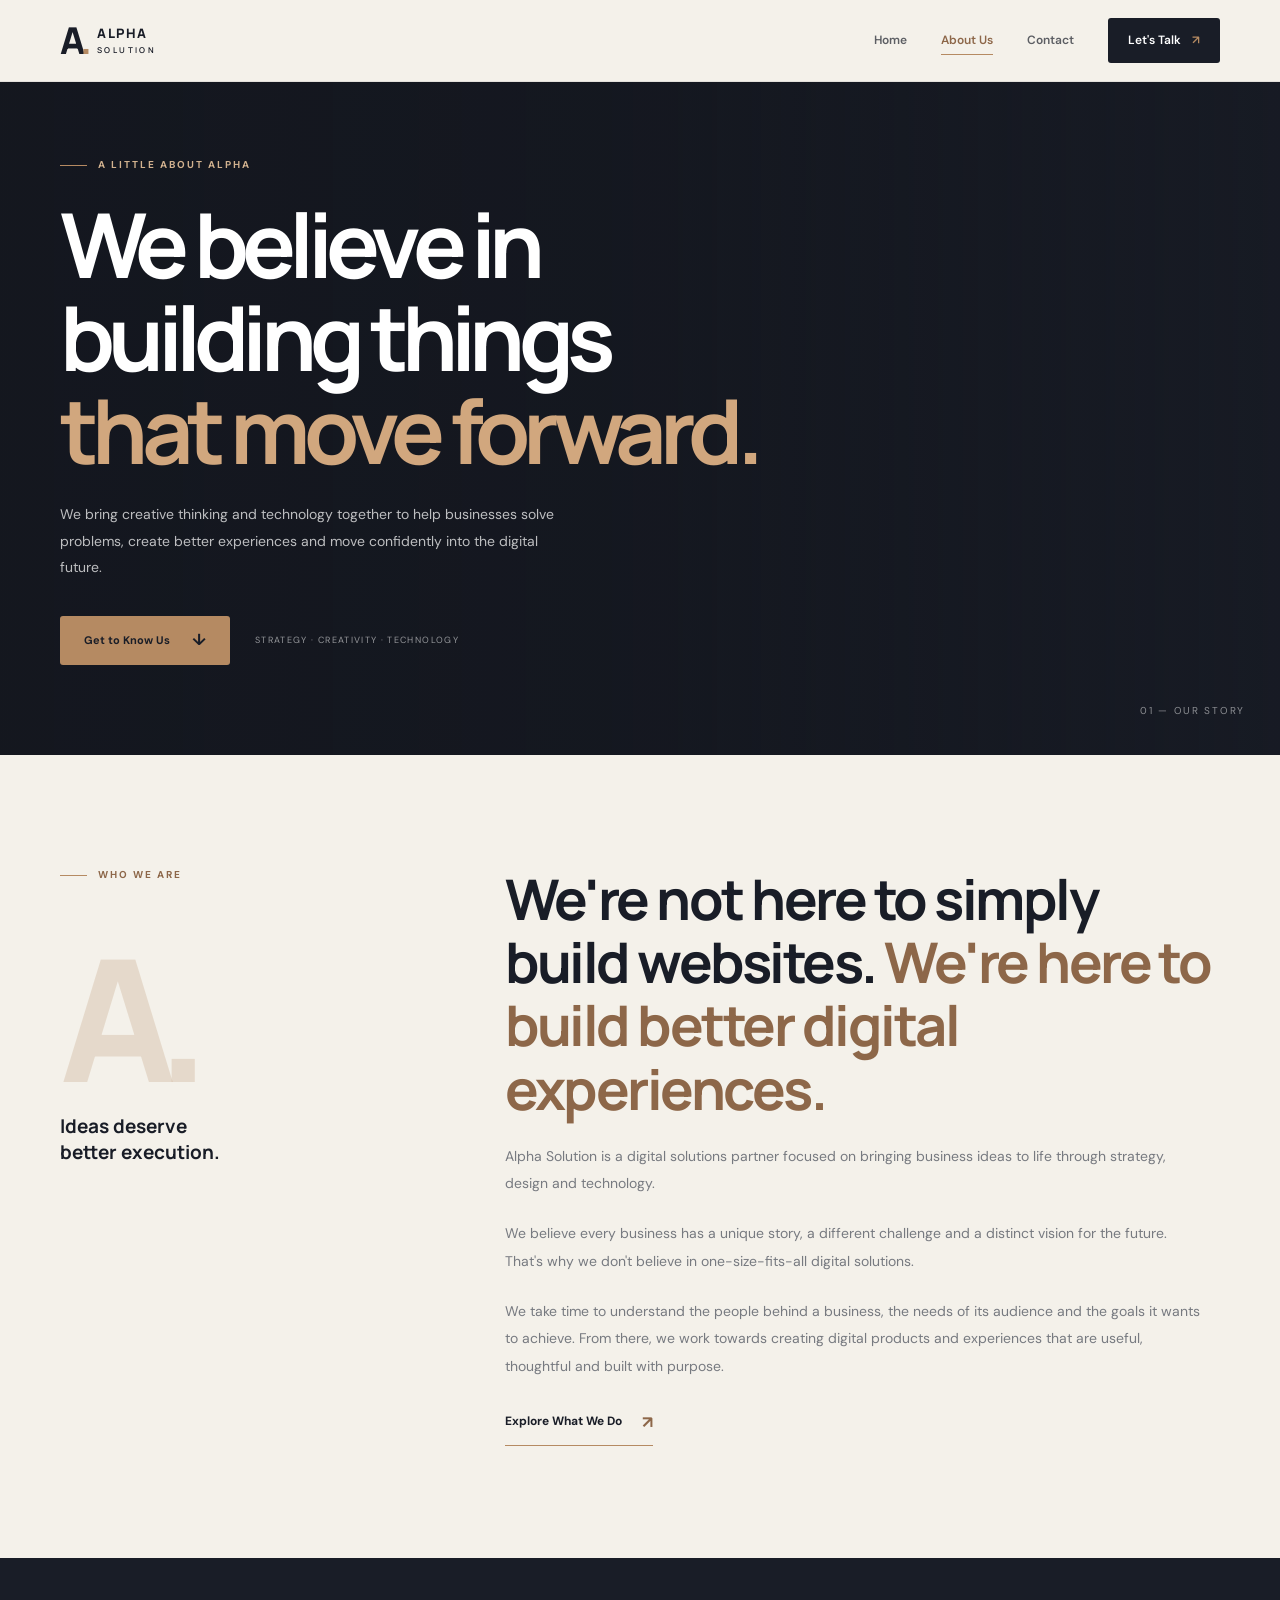
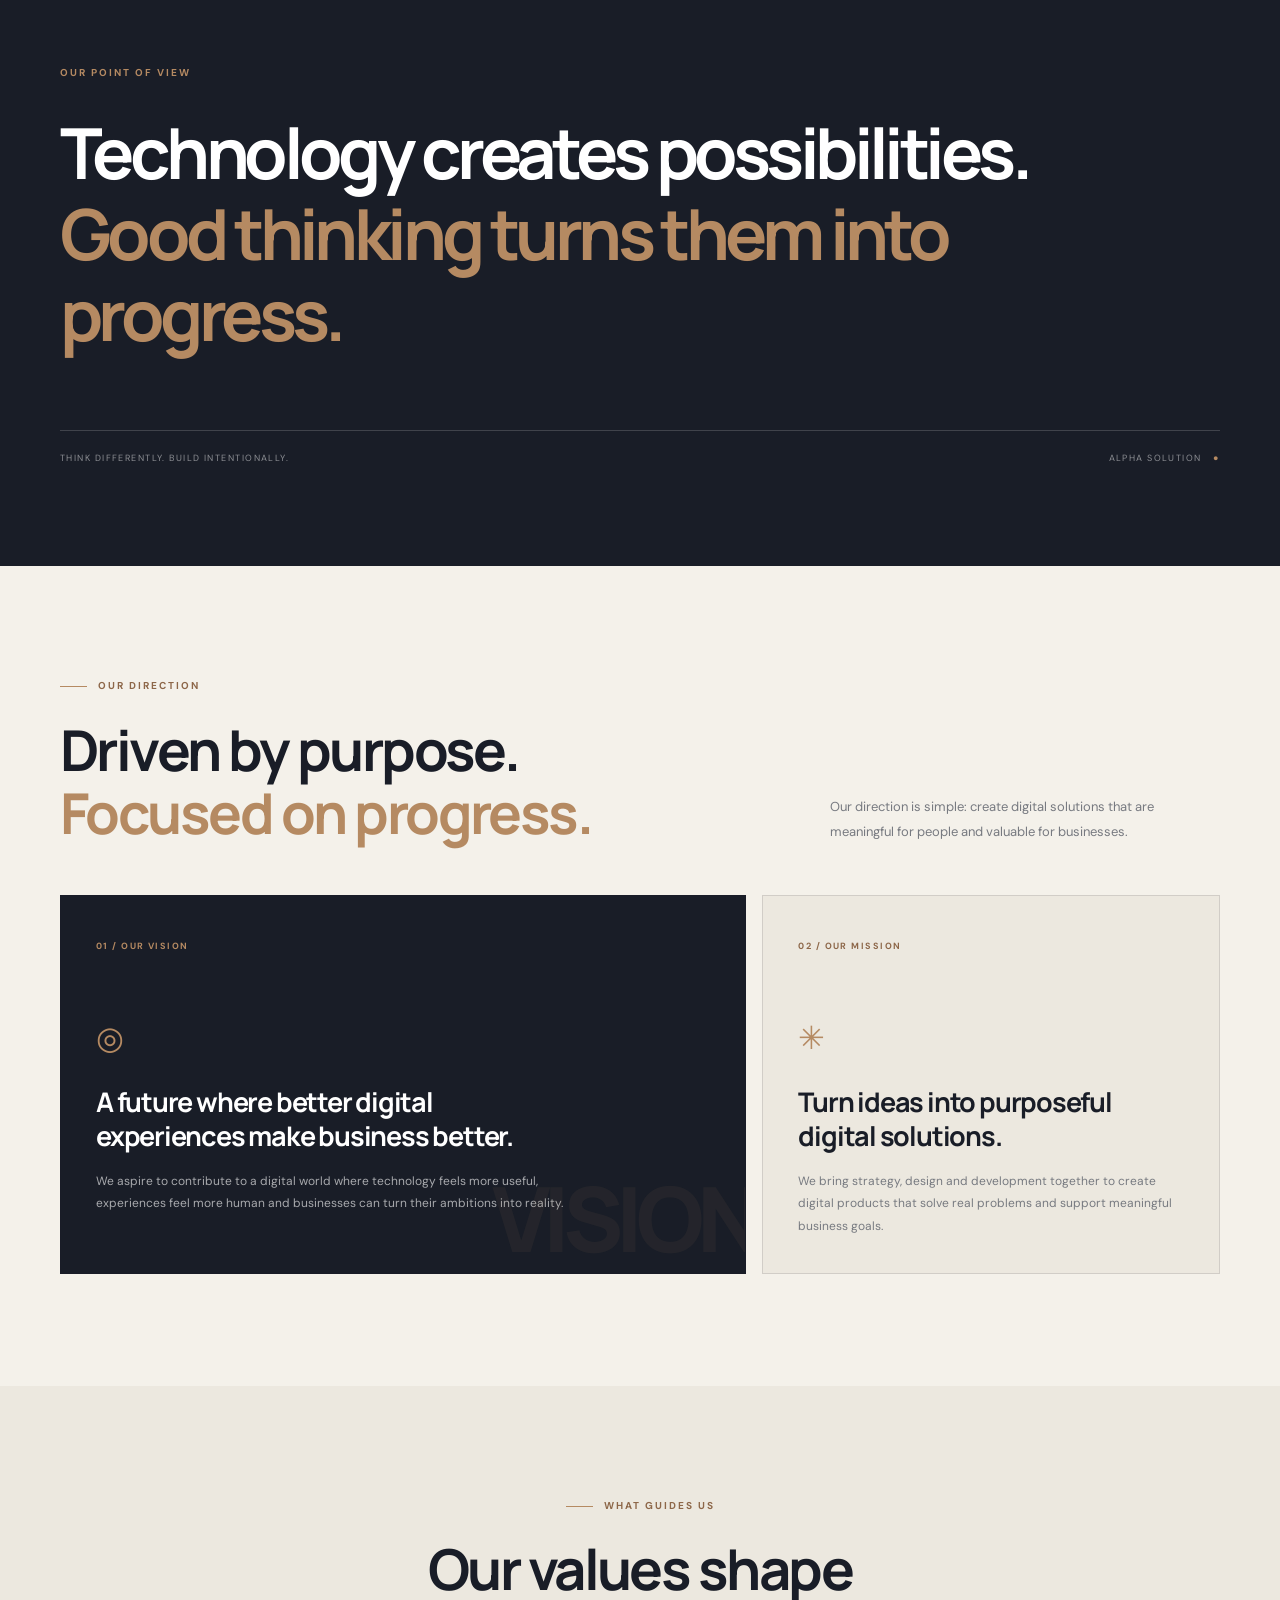
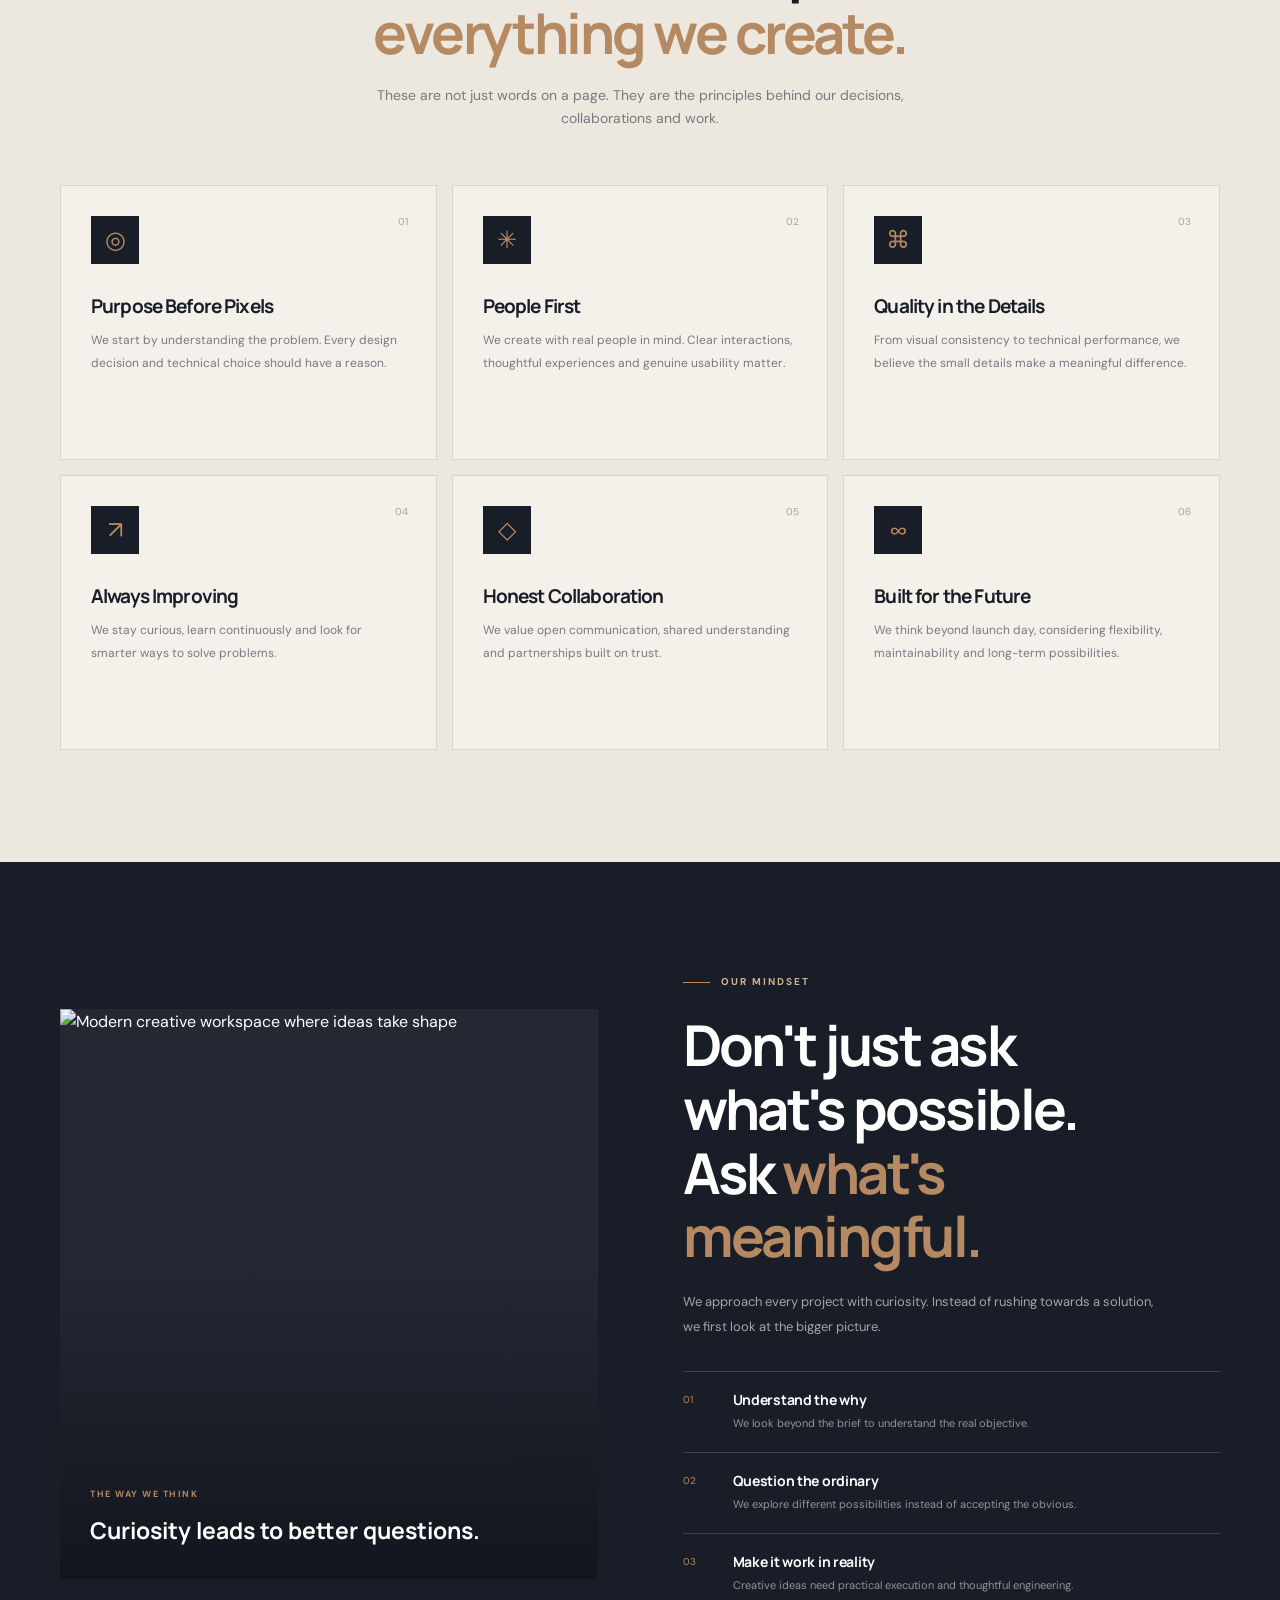
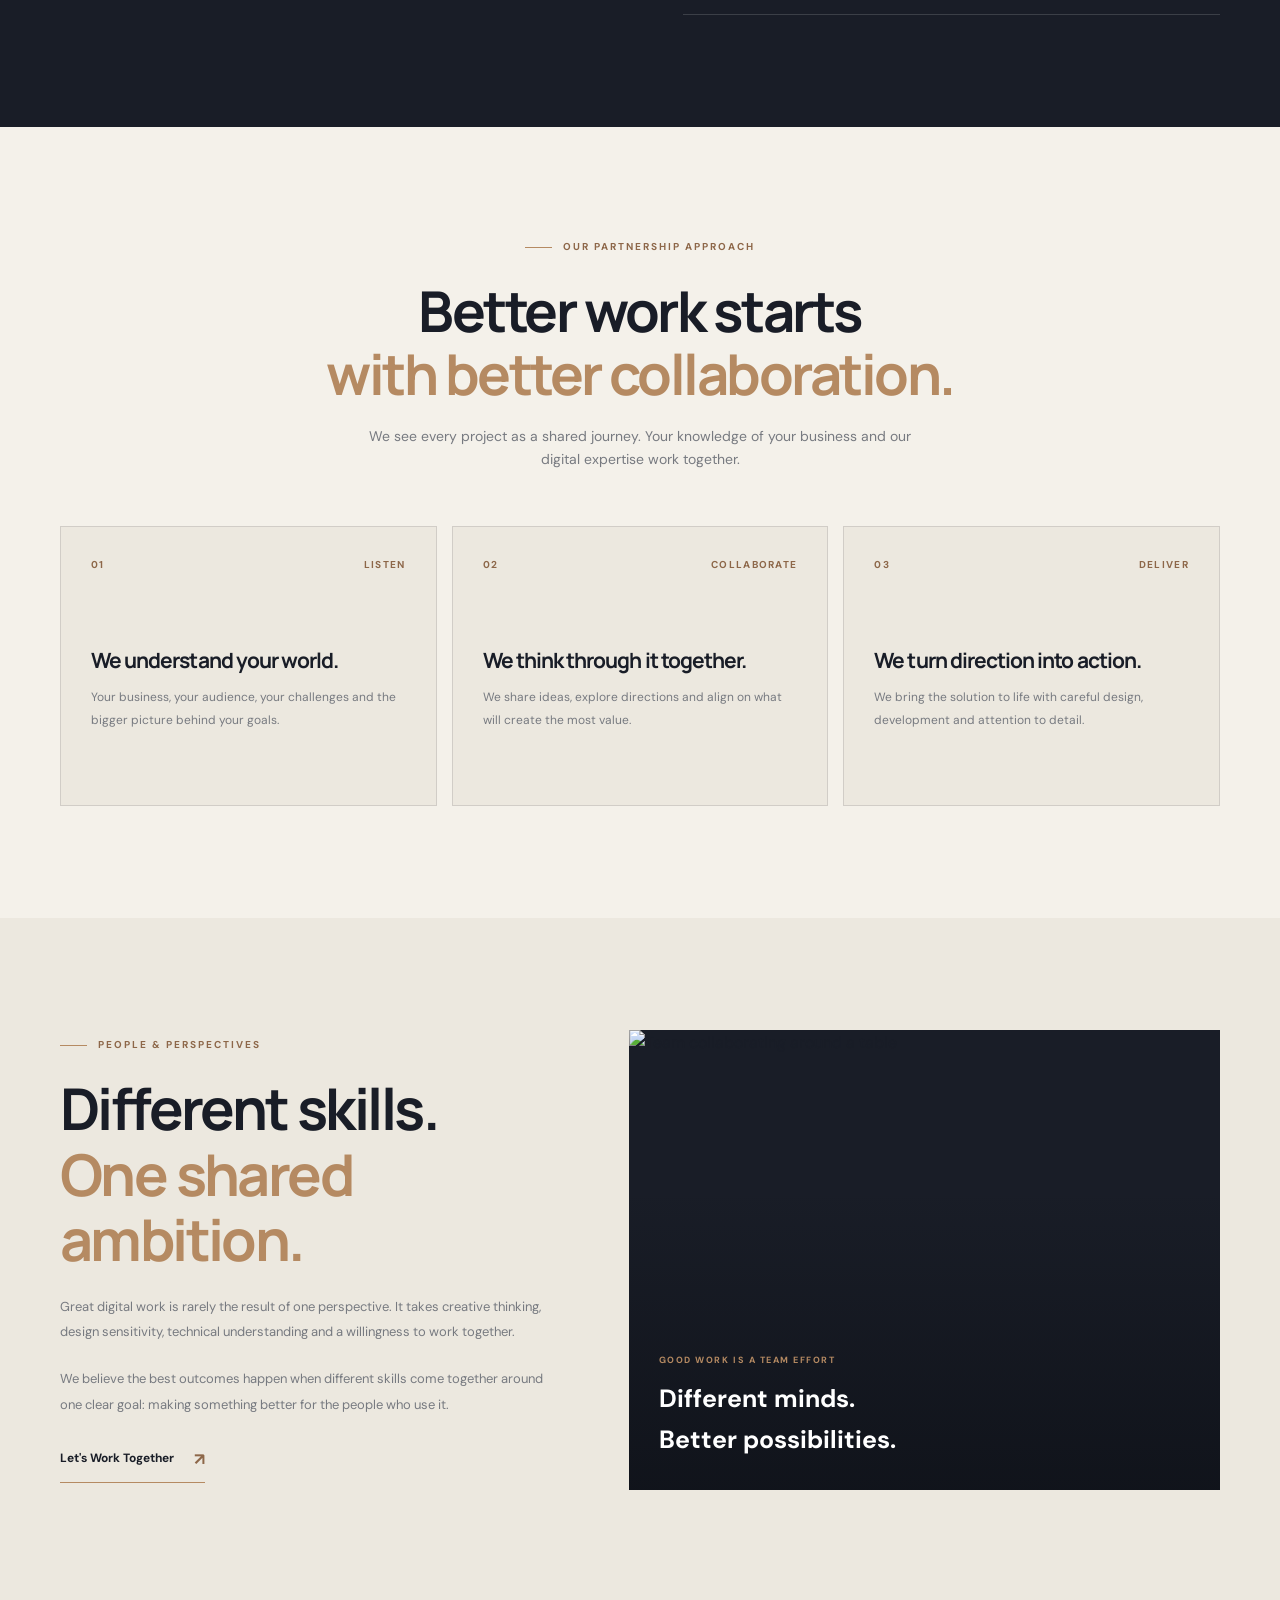
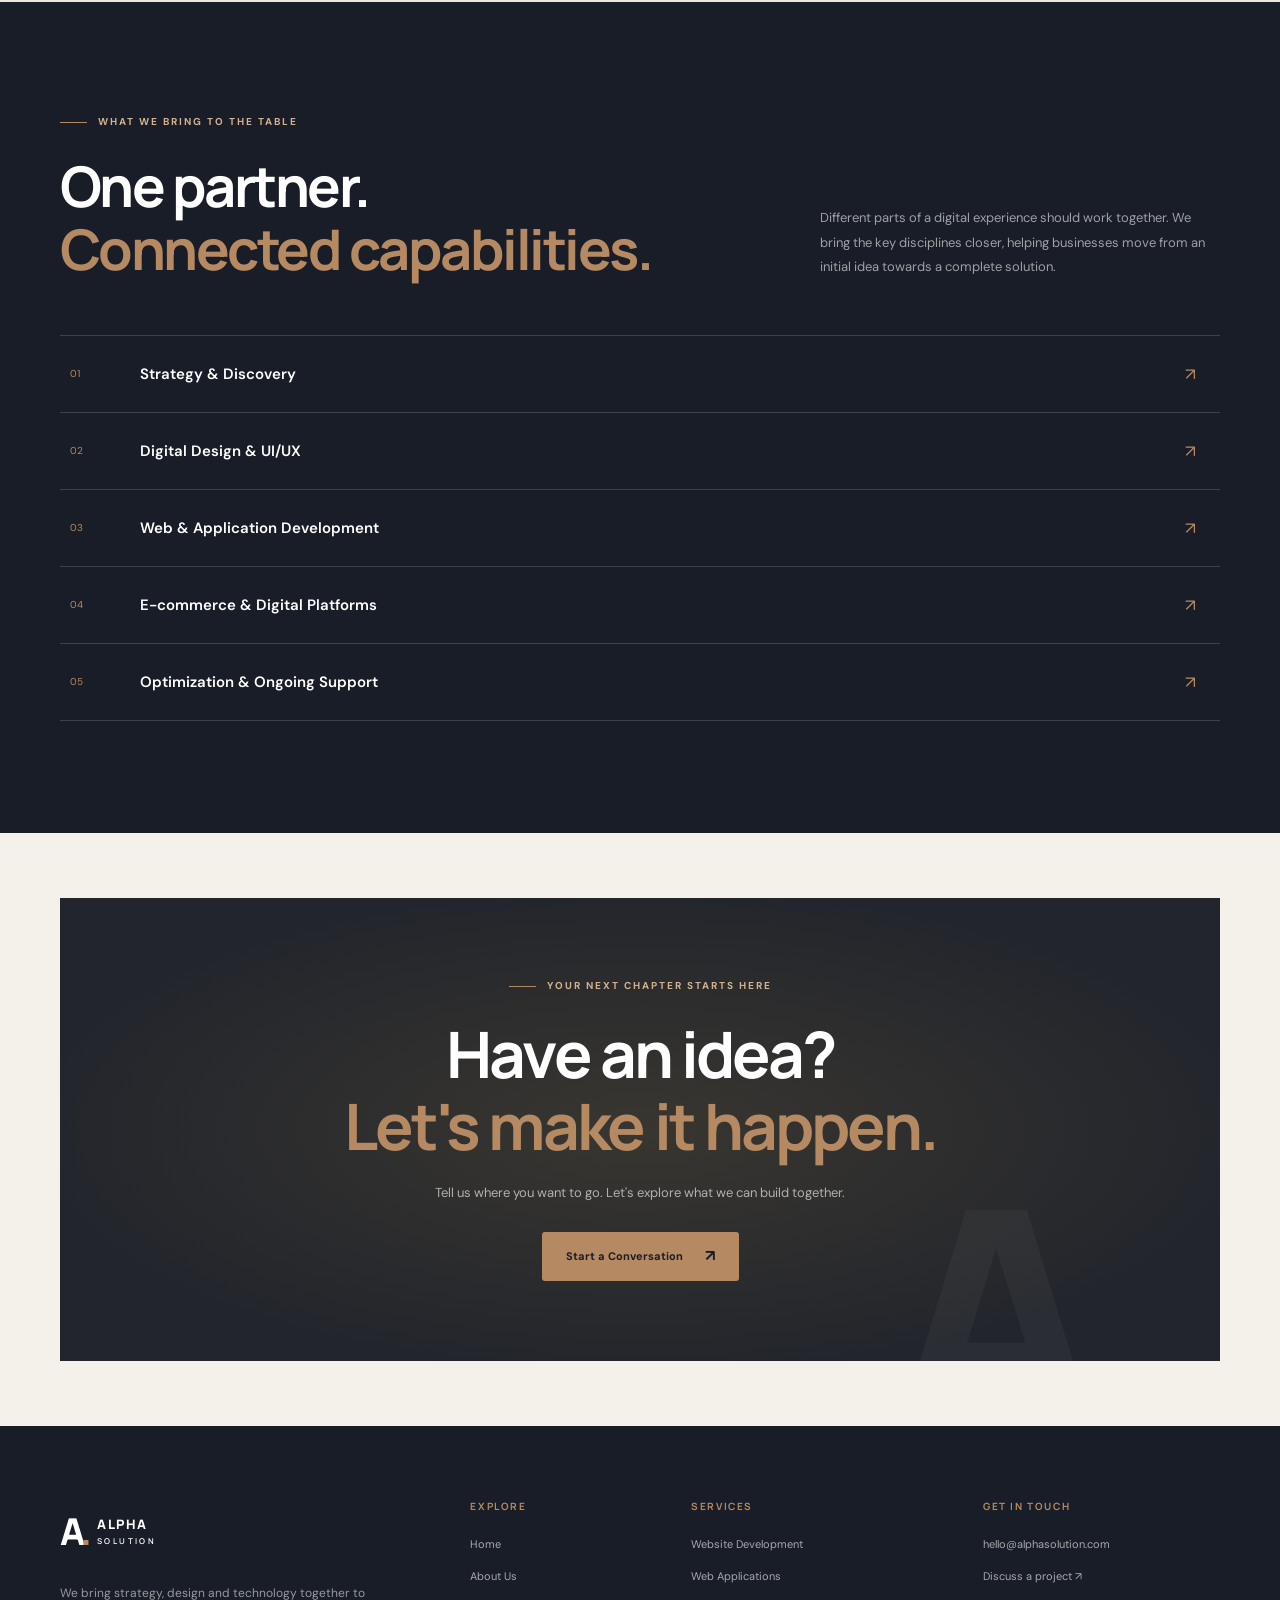
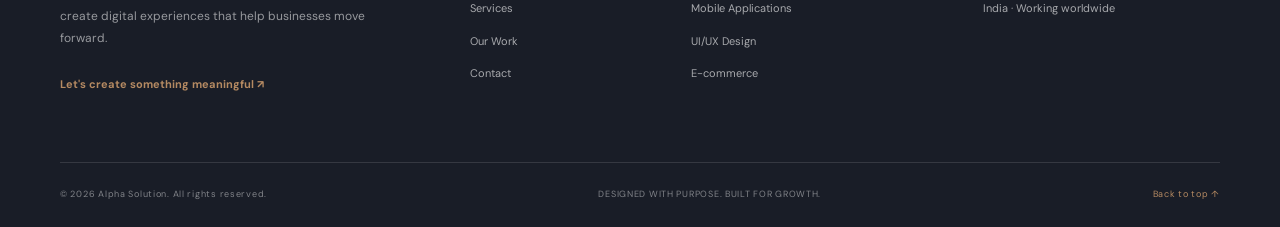
==== about.html @ 6f6a58f8 "demo" ====
<!DOCTYPE html>
<html lang="en">
<head>
  <meta charset="UTF-8" />
  <meta name="viewport" content="width=device-width, initial-scale=1.0" />

  <title>About Us | Alpha Solution — Digital Thinking, Real Impact</title>
  <meta name="description" content="Discover Alpha Solution, a digital partner bringing strategy, design and technology together to help businesses create meaningful digital experiences." />

  <link rel="preconnect" href="https://fonts.googleapis.com">
  <link rel="preconnect" href="https://fonts.gstatic.com" crossorigin>
  <link href="https://fonts.googleapis.com/css2?family=DM+Sans:wght@400;500;600;700&family=Manrope:wght@400;500;600;700;800&display=swap" rel="stylesheet">

  <link rel="stylesheet" href="style.css" />
  <script src="script.js" defer></script>
</head>

<body>

  <!-- NAVBAR -->
  <header class="navbar" id="navbar">
    <div class="container nav-inner">
      <a href="index.html" class="brand">
        <span class="brand-symbol">A<span>.</span></span>
        <span class="brand-name">ALPHA <small>SOLUTION</small></span>
      </a>

      <button class="menu-toggle" id="menuToggle" aria-label="Toggle navigation" aria-expanded="false">
        <span></span><span></span>
      </button>

      <nav class="nav-links" id="navLinks">
        <a href="index.html">Home</a>
        <a href="about.html" class="active">About Us</a>
        <!-- <a href="services.html">Services</a>
        <a href="index.html#work">Our Work</a> -->
        <a href="contact.html">Contact</a>
        <a href="contact.html" class="nav-cta">Let's Talk <span>↗</span></a>
      </nav>
    </div>
  </header>

  <main>

    <!-- ABOUT HERO -->
    <section class="about-hero">
      <div class="about-hero-image"></div>
      <div class="about-hero-overlay"></div>

      <div class="container about-hero-content">
        <div class="eyebrow light-eyebrow">
          <span class="eyebrow-line"></span>
          A LITTLE ABOUT ALPHA
        </div>

        <h1>
          We believe in<br>
          building things<br>
          <span>that move forward.</span>
        </h1>

        <p>
          We bring creative thinking and technology together to help
          businesses solve problems, create better experiences and
          move confidently into the digital future.
        </p>

        <div class="about-hero-actions">
          <a href="#our-story" class="btn btn-gold">Get to Know Us <span>↓</span></a>
          <span>STRATEGY · CREATIVITY · TECHNOLOGY</span>
        </div>
      </div>

      <div class="about-hero-index">01 — OUR STORY</div>
    </section>

    <!-- INTRODUCTION -->
    <section class="about-intro section-space" id="our-story">
      <div class="container">
        <div class="about-intro-grid">
          <div class="about-intro-label">
            <div class="eyebrow"><span class="eyebrow-line"></span> WHO WE ARE</div>
            <span class="about-large-number">A.</span>
            <p>Ideas deserve<br>better execution.</p>
          </div>

          <div class="about-intro-content">
            <h2>
              We're not here to simply build websites.
              <span>We're here to build better digital experiences.</span>
            </h2>

            <p>
              Alpha Solution is a digital solutions partner focused on
              bringing business ideas to life through strategy, design
              and technology.
            </p>

            <p>
              We believe every business has a unique story, a different
              challenge and a distinct vision for the future. That's why
              we don't believe in one-size-fits-all digital solutions.
            </p>

            <p>
              We take time to understand the people behind a business,
              the needs of its audience and the goals it wants to achieve.
              From there, we work towards creating digital products and
              experiences that are useful, thoughtful and built with purpose.
            </p>

            <a href="services.html" class="text-link">
              Explore What We Do <span>↗</span>
            </a>
          </div>
        </div>
      </div>
    </section>

    <!-- BRAND STATEMENT -->
    <section class="about-statement">
      <div class="container">
        <span class="statement-label">OUR POINT OF VIEW</span>

        <h2>
          Technology creates possibilities.
          <span>Good thinking turns them into progress.</span>
        </h2>

        <div class="statement-bottom">
          <span>THINK DIFFERENTLY. BUILD INTENTIONALLY.</span>
          <span>ALPHA SOLUTION <span class="statement-dot">●</span></span>
        </div>
      </div>
    </section>

    <!-- VISION AND MISSION -->
    <section class="vision-section section-space">
      <div class="container">
        <div class="vision-heading">
          <div>
            <div class="eyebrow"><span class="eyebrow-line"></span> OUR DIRECTION</div>
            <h2>Driven by purpose.<br><span>Focused on progress.</span></h2>
          </div>

          <p>
            Our direction is simple: create digital solutions that
            are meaningful for people and valuable for businesses.
          </p>
        </div>

        <div class="vision-grid">
          <article class="vision-card vision-main">
            <span class="vision-number">01 / OUR VISION</span>
            <div class="vision-symbol">◎</div>
            <h3>A future where better digital experiences make business better.</h3>
            <p>
              We aspire to contribute to a digital world where technology
              feels more useful, experiences feel more human and businesses
              can turn their ambitions into reality.
            </p>
            <span class="vision-card-decoration">VISION</span>
          </article>

          <article class="vision-card">
            <span class="vision-number">02 / OUR MISSION</span>
            <div class="vision-symbol">✳</div>
            <h3>Turn ideas into purposeful digital solutions.</h3>
            <p>
              We bring strategy, design and development together to create
              digital products that solve real problems and support
              meaningful business goals.
            </p>
          </article>
        </div>
      </div>
    </section>

    <!-- VALUES -->
    <section class="values-section section-space">
      <div class="container">
        <div class="section-heading centered">
          <div class="eyebrow"><span class="eyebrow-line"></span> WHAT GUIDES US</div>
          <h2>Our values shape<br><span>everything we create.</span></h2>
          <p>
            These are not just words on a page. They are the principles
            behind our decisions, collaborations and work.
          </p>
        </div>

        <div class="values-grid">

          <article class="value-card">
            <span class="value-index">01</span>
            <div class="value-icon">◎</div>
            <h3>Purpose Before Pixels</h3>
            <p>
              We start by understanding the problem. Every design
              decision and technical choice should have a reason.
            </p>
          </article>

          <article class="value-card">
            <span class="value-index">02</span>
            <div class="value-icon">✳</div>
            <h3>People First</h3>
            <p>
              We create with real people in mind. Clear interactions,
              thoughtful experiences and genuine usability matter.
            </p>
          </article>

          <article class="value-card">
            <span class="value-index">03</span>
            <div class="value-icon">⌘</div>
            <h3>Quality in the Details</h3>
            <p>
              From visual consistency to technical performance,
              we believe the small details make a meaningful difference.
            </p>
          </article>

          <article class="value-card">
            <span class="value-index">04</span>
            <div class="value-icon">↗</div>
            <h3>Always Improving</h3>
            <p>
              We stay curious, learn continuously and look for
              smarter ways to solve problems.
            </p>
          </article>

          <article class="value-card">
            <span class="value-index">05</span>
            <div class="value-icon">◇</div>
            <h3>Honest Collaboration</h3>
            <p>
              We value open communication, shared understanding
              and partnerships built on trust.
            </p>
          </article>

          <article class="value-card">
            <span class="value-index">06</span>
            <div class="value-icon">∞</div>
            <h3>Built for the Future</h3>
            <p>
              We think beyond launch day, considering flexibility,
              maintainability and long-term possibilities.
            </p>
          </article>

        </div>
      </div>
    </section>

    <!-- HOW WE THINK -->
    <section class="thinking-section section-space">
      <div class="container thinking-grid">
        <div class="thinking-image">
          <img
            src="https://images.unsplash.com/photo-1524758631624-e2822e304c36?auto=format&fit=crop&w=1200&q=85"
            alt="Modern creative workspace where ideas take shape"
            loading="lazy"
          />

          <div class="thinking-image-caption">
            <span>THE WAY WE THINK</span>
            <strong>Curiosity leads to better questions.</strong>
          </div>
        </div>

        <div class="thinking-content">
          <div class="eyebrow light-eyebrow">
            <span class="eyebrow-line"></span>
            OUR MINDSET
          </div>

          <h2>
            Don't just ask<br>
            what's possible.<br>
            Ask <span>what's meaningful.</span>
          </h2>

          <p>
            We approach every project with curiosity. Instead of rushing
            towards a solution, we first look at the bigger picture.
          </p>

          <div class="thinking-points">
            <article>
              <span>01</span>
              <div>
                <h3>Understand the why</h3>
                <p>We look beyond the brief to understand the real objective.</p>
              </div>
            </article>

            <article>
              <span>02</span>
              <div>
                <h3>Question the ordinary</h3>
                <p>We explore different possibilities instead of accepting the obvious.</p>
              </div>
            </article>

            <article>
              <span>03</span>
              <div>
                <h3>Make it work in reality</h3>
                <p>Creative ideas need practical execution and thoughtful engineering.</p>
              </div>
            </article>
          </div>
        </div>
      </div>
    </section>

    <!-- WORKING TOGETHER -->
    <section class="partnership-section section-space">
      <div class="container">
        <div class="section-heading centered">
          <div class="eyebrow"><span class="eyebrow-line"></span> OUR PARTNERSHIP APPROACH</div>
          <h2>Better work starts<br><span>with better collaboration.</span></h2>
          <p>
            We see every project as a shared journey. Your knowledge
            of your business and our digital expertise work together.
          </p>
        </div>

        <div class="partnership-grid">
          <article class="partnership-card">
            <div class="partnership-top">
              <span>01</span>
              <span>LISTEN</span>
            </div>
            <h3>We understand your world.</h3>
            <p>
              Your business, your audience, your challenges and
              the bigger picture behind your goals.
            </p>
          </article>

          <article class="partnership-card">
            <div class="partnership-top">
              <span>02</span>
              <span>COLLABORATE</span>
            </div>
            <h3>We think through it together.</h3>
            <p>
              We share ideas, explore directions and align on
              what will create the most value.
            </p>
          </article>

          <article class="partnership-card">
            <div class="partnership-top">
              <span>03</span>
              <span>DELIVER</span>
            </div>
            <h3>We turn direction into action.</h3>
            <p>
              We bring the solution to life with careful design,
              development and attention to detail.
            </p>
          </article>
        </div>
      </div>
    </section>

    <!-- TEAM PHILOSOPHY -->
    <section class="about-team-section section-space">
      <div class="container about-team-grid">
        <div class="about-team-content">
          <div class="eyebrow"><span class="eyebrow-line"></span> PEOPLE & PERSPECTIVES</div>

          <h2>Different skills.<br><span>One shared ambition.</span></h2>

          <p>
            Great digital work is rarely the result of one perspective.
            It takes creative thinking, design sensitivity, technical
            understanding and a willingness to work together.
          </p>

          <p>
            We believe the best outcomes happen when different skills
            come together around one clear goal: making something better
            for the people who use it.
          </p>

          <a href="contact.html" class="text-link">Let's Work Together <span>↗</span></a>
        </div>

        <div class="about-team-visual">
          <img
            src="https://images.unsplash.com/photo-1522071820081-009f0129c71c?auto=format&fit=crop&w=1200&q=85"
            alt="Team collaborating around a table"
            loading="lazy"
          />

          <div class="team-visual-note">
            <span>GOOD WORK IS A TEAM EFFORT</span>
            <strong>Different minds.<br>Better possibilities.</strong>
          </div>
        </div>
      </div>
    </section>

    <!-- WHAT WE BRING -->
    <section class="about-capabilities section-space">
      <div class="container">
        <div class="about-capabilities-heading">
          <div>
            <div class="eyebrow light-eyebrow">
              <span class="eyebrow-line"></span>
              WHAT WE BRING TO THE TABLE
            </div>
            <h2>One partner.<br><span>Connected capabilities.</span></h2>
          </div>

          <p>
            Different parts of a digital experience should work together.
            We bring the key disciplines closer, helping businesses
            move from an initial idea towards a complete solution.
          </p>
        </div>

        <div class="about-capabilities-list">
          <a href="services.html">
            <span>01</span>
            <strong>Strategy & Discovery</strong>
            <span>↗</span>
          </a>
          <a href="services.html">
            <span>02</span>
            <strong>Digital Design & UI/UX</strong>
            <span>↗</span>
          </a>
          <a href="services.html">
            <span>03</span>
            <strong>Web & Application Development</strong>
            <span>↗</span>
          </a>
          <a href="services.html">
            <span>04</span>
            <strong>E-commerce & Digital Platforms</strong>
            <span>↗</span>
          </a>
          <a href="services.html">
            <span>05</span>
            <strong>Optimization & Ongoing Support</strong>
            <span>↗</span>
          </a>
        </div>
      </div>
    </section>

    <!-- FINAL CTA -->
    <section class="about-final-cta">
      <div class="container">
        <div class="about-cta-inner">
          <div class="eyebrow light-eyebrow">
            <span class="eyebrow-line"></span>
            YOUR NEXT CHAPTER STARTS HERE
          </div>

          <h2>
            Have an idea?<br>
            <span>Let's make it happen.</span>
          </h2>

          <p>
            Tell us where you want to go. Let's explore what we
            can build together.
          </p>

          <a href="contact.html" class="btn btn-gold">
            Start a Conversation <span>↗</span>
          </a>

          <span class="about-cta-decoration">A.</span>
        </div>
      </div>
    </section>

  </main>

  <!-- FOOTER -->
  <footer class="footer">
    <div class="container">
      <div class="footer-main">

        <div class="footer-about">
          <a href="index.html" class="brand footer-brand">
            <span class="brand-symbol">A<span>.</span></span>
            <span class="brand-name">ALPHA <small>SOLUTION</small></span>
          </a>

          <p>
            We bring strategy, design and technology together to create
            digital experiences that help businesses move forward.
          </p>

          <a href="contact.html" class="footer-email">
            Let's create something meaningful ↗
          </a>
        </div>

        <div class="footer-column">
          <h4>EXPLORE</h4>
          <a href="index.html">Home</a>
          <a href="about.html">About Us</a>
          <a href="services.html">Services</a>
          <a href="index.html#work">Our Work</a>
          <a href="contact.html">Contact</a>
        </div>

        <div class="footer-column">
          <h4>SERVICES</h4>
          <a href="services.html">Website Development</a>
          <a href="services.html">Web Applications</a>
          <a href="services.html">Mobile Applications</a>
          <a href="services.html">UI/UX Design</a>
          <a href="services.html">E-commerce</a>
        </div>

        <div class="footer-column">
          <h4>GET IN TOUCH</h4>
          <a href="mailto:hello@alphasolution.com">hello@alphasolution.com</a>
          <a href="contact.html">Discuss a project ↗</a>
          <span>India · Working worldwide</span>
        </div>

      </div>

      <div class="footer-bottom">
        <span>© <span id="year"></span> Alpha Solution. All rights reserved.</span>
        <span>DESIGNED WITH PURPOSE. BUILT FOR GROWTH.</span>
        <a href="#navbar">Back to top ↑</a>
      </div>
    </div>
  </footer>

</body>
</html>
---- style.css ----
:root {
  --bg: #F4F1EA;
  --bg-soft: #ECE8DF;
  --surface: #FFFFFF;
  --dark: #191D27;
  --dark-soft: #242833;
  --dark-card: #20242E;
  --text: #191D27;
  --muted: #777A80;
  --accent: #B58A62;
  --accent-dark: #8D6749;
  --border: rgba(25, 29, 39, .13);
  --white: #fff;
  --font-body: "DM Sans", sans-serif;
  --font-heading: "Manrope", sans-serif;
  --container: 1160px;
}

* {
  margin: 0;
  padding: 0;
  box-sizing: border-box;
}

html {
  scroll-behavior: smooth;
  scroll-padding-top: 100px;
}

body {
  font-family: var(--font-body);
  color: var(--text);
  background: var(--bg);
  line-height: 1.65;
  overflow-x: hidden;
}

body, button, a {
  -webkit-tap-highlight-color: transparent;
}

a {
  text-decoration: none;
  color: inherit;
}

button {
  font: inherit;
}

img {
  display: block;
  width: 100%;
  object-fit: cover;
}

.container {
  width: min(var(--container), calc(100% - 64px));
  margin-inline: auto;
}

.section-space {
  padding: 112px 0;
}

h1, h2, h3, h4 {
  font-family: var(--font-heading);
  line-height: 1.13;
  letter-spacing: -0.045em;
}

h2 {
  font-size: clamp(2.2rem, 4.4vw, 3.6rem);
  font-weight: 700;
}

h2 span {
  color: var(--accent);
}

p {
  color: var(--muted);
}

/* NAVBAR */

.navbar {
  height: 82px;
  position: sticky;
  top: 0;
  z-index: 1000;
  background: rgba(244, 241, 234, .94);
  backdrop-filter: blur(18px);
  border-bottom: 1px solid rgba(25, 29, 39, .08);
  transition: box-shadow .3s ease, height .3s ease;
}

.navbar.scrolled {
  height: 72px;
  box-shadow: 0 8px 30px rgba(25, 29, 39, .07);
}

.nav-inner {
  height: 100%;
  display: flex;
  align-items: center;
  justify-content: space-between;
}

.brand {
  display: inline-flex;
  align-items: center;
  gap: 10px;
}

.brand-symbol {
  font-family: var(--font-heading);
  font-size: 37px;
  font-weight: 800;
  letter-spacing: -5px;
}

.brand-symbol span {
  color: var(--accent);
}

.brand-name {
  font-family: var(--font-heading);
  font-size: 13px;
  font-weight: 800;
  letter-spacing: .12em;
  line-height: 1.15;
}

.brand-name small {
  display: block;
  font-size: 8px;
  font-weight: 600;
  letter-spacing: .3em;
  margin-top: 4px;
}

.nav-links {
  display: flex;
  align-items: center;
  gap: 34px;
}

.nav-links > a {
  font-size: 12px;
  font-weight: 600;
  color: #5C5E63;
  transition: color .25s ease;
}

.nav-links > a:hover,
.nav-links > a.active {
  color: var(--accent-dark);
}

.nav-links .nav-cta {
  color: var(--white);
  background: var(--dark);
  padding: 13px 20px;
  border-radius: 3px;
}

.nav-links .nav-cta:hover {
  background: var(--accent-dark);
  color: var(--white);
}

.nav-cta span {
  margin-left: 8px;
  color: var(--accent);
}

.menu-toggle {
  display: none;
  background: transparent;
  border: 0;
  cursor: pointer;
}

/* SHARED ELEMENTS */

.eyebrow {
  display: flex;
  align-items: center;
  gap: 11px;
  color: var(--accent-dark);
  font-size: 10px;
  font-weight: 700;
  letter-spacing: .2em;
  margin-bottom: 23px;
}

.eyebrow-line {
  width: 27px;
  height: 1px;
  background: var(--accent);
}

.light-eyebrow {
  color: #D2B28F;
}

.btn {
  display: inline-flex;
  align-items: center;
  justify-content: center;
  gap: 22px;
  min-height: 49px;
  padding: 0 23px;
  border: 1px solid transparent;
  border-radius: 3px;
  font-size: 11px;
  font-weight: 700;
  transition: .3s ease;
}

.btn span {
  font-size: 16px;
}

.btn-gold {
  background: var(--accent);
  color: var(--dark);
}

.btn-gold:hover {
  background: #C49C77;
  transform: translateY(-3px);
}

.btn-outline-light {
  border-color: rgba(255,255,255,.38);
  color: var(--white);
}

.btn-outline-light:hover {
  border-color: var(--accent);
  color: var(--accent);
}

.btn-dark {
  color: var(--white);
  background: var(--dark);
}

.btn-dark:hover {
  background: var(--accent-dark);
}

.text-link {
  display: inline-flex;
  align-items: center;
  gap: 20px;
  color: var(--dark);
  font-size: 12px;
  font-weight: 700;
  border-bottom: 1px solid var(--accent);
  padding-bottom: 9px;
  margin-top: 28px;
}

.text-link span {
  color: var(--accent-dark);
  font-size: 17px;
}

.section-heading {
  max-width: 690px;
  margin-bottom: 55px;
}

.section-heading.centered {
  text-align: center;
  margin-inline: auto;
}

.section-heading.centered .eyebrow {
  justify-content: center;
}

.section-heading p {
  max-width: 550px;
  margin: 19px auto 0;
  font-size: 14px;
}

.section-heading:not(.centered) p {
  max-width: 520px;
  margin-top: 18px;
  font-size: 14px;
}

/* HERO */

.hero {
  position: relative;
  min-height: 690px;
  display: flex;
  align-items: center;
  color: var(--white);
  background: var(--dark);
  overflow: hidden;
}

.hero-image,
.hero-shade {
  position: absolute;
  inset: 0;
}

.hero-image {
  background-image: url("https://images.unsplash.com/photo-1497366754035-f200968a6e72?auto=format&fit=crop&w=2000&q=90");
  background-size: cover;
  background-position: center;
  opacity: .62;
}

.hero-shade {
  background: linear-gradient(90deg, rgba(18,21,29,.96) 0%, rgba(18,21,29,.79) 48%, rgba(18,21,29,.22) 100%),
              linear-gradient(0deg, rgba(18,21,29,.7), transparent 40%);
}

.hero-content {
  position: relative;
  z-index: 2;
  padding-top: 60px;
  padding-bottom: 80px;
}

.hero h1 {
  max-width: 800px;
  font-size: clamp(3.4rem, 7.4vw, 6.7rem);
  font-weight: 700;
  line-height: 1.02;
  letter-spacing: -.075em;
}

.hero h1 span {
  color: #D1A77E;
}

.hero-description {
  max-width: 520px;
  margin-top: 28px;
  color: rgba(255,255,255,.72);
  font-size: 15px;
  line-height: 1.9;
}

.hero-actions {
  display: flex;
  flex-wrap: wrap;
  gap: 13px;
  margin-top: 35px;
}

.hero-bottom {
  display: flex;
  justify-content: space-between;
  max-width: 760px;
  margin-top: 105px;
  padding-top: 18px;
  border-top: 1px solid rgba(255,255,255,.2);
  color: rgba(255,255,255,.55);
  font-size: 9px;
  letter-spacing: .16em;
}

.hero-side-note {
  position: absolute;
  right: 28px;
  top: 50%;
  writing-mode: vertical-rl;
  transform: translateY(-50%);
  color: rgba(255,255,255,.5);
  font-size: 9px;
  letter-spacing: .2em;
}

/* INTRO */

.intro-section {
  background: var(--bg);
}

.intro-grid {
  display: grid;
  grid-template-columns: .95fr 1.05fr;
  align-items: center;
  gap: 90px;
}

.intro-visual {
  height: 490px;
  position: relative;
  border-radius: 5px;
  overflow: hidden;
  background: var(--bg-soft);
}

.intro-visual img {
  height: 100%;
}

.intro-visual::after {
  content: "";
  position: absolute;
  inset: 0;
  background: linear-gradient(0deg, rgba(15,18,25,.55), transparent 50%);
}

.visual-tag {
  position: absolute;
  z-index: 2;
  top: 22px;
  left: 22px;
  background: var(--bg);
  color: var(--dark);
  padding: 11px 15px;
  font-size: 9px;
  font-weight: 700;
  letter-spacing: .12em;
}

.tag-dot {
  display: inline-block;
  width: 7px;
  height: 7px;
  border-radius: 50%;
  background: var(--accent);
  margin-right: 8px;
}

.visual-note {
  position: absolute;
  z-index: 2;
  bottom: 28px;
  left: 28px;
  display: flex;
  flex-direction: column;
  color: var(--white);
  font-family: var(--font-heading);
  font-size: 35px;
  line-height: 1.05;
  letter-spacing: -.05em;
}

.intro-content h2 {
  max-width: 580px;
}

.intro-content > p {
  margin-top: 20px;
  font-size: 14px;
  line-height: 1.9;
}

.check-list {
  list-style: none;
  display: grid;
  gap: 12px;
  margin-top: 25px;
}

.check-list li {
  display: flex;
  align-items: flex-start;
  gap: 11px;
  font-size: 12px;
  font-weight: 600;
}

.check-list li span {
  display: inline-flex;
  justify-content: center;
  align-items: center;
  flex: 0 0 19px;
  height: 19px;
  background: rgba(181,138,98,.17);
  color: var(--accent-dark);
  border-radius: 50%;
  font-size: 11px;
}

.intro-highlights {
  display: grid;
  grid-template-columns: 1fr 1fr;
  gap: 22px;
  margin-top: 75px;
}

.intro-highlights article {
  display: flex;
  gap: 22px;
  padding: 25px;
  border: 1px solid var(--border);
}

.highlight-number {
  color: var(--accent-dark);
  font-family: var(--font-heading);
  font-size: 22px;
  font-weight: 800;
}

.intro-highlights h3 {
  font-size: 15px;
  margin-bottom: 8px;
}

.intro-highlights p {
  font-size: 12px;
}

/* SERVICES */

.services-section {
  background: var(--bg-soft);
}

.services-grid {
  display: grid;
  grid-template-columns: repeat(3, 1fr);
  gap: 16px;
}

.service-card {
  min-height: 300px;
  padding: 27px;
  display: flex;
  flex-direction: column;
  background: var(--surface);
  border: 1px solid rgba(25,29,39,.07);
  transition: transform .3s ease, box-shadow .3s ease;
}

.service-card:hover {
  transform: translateY(-7px);
  box-shadow: 0 20px 45px rgba(25,29,39,.09);
}

.service-top {
  display: flex;
  justify-content: space-between;
  color: var(--muted);
  font-size: 9px;
  font-weight: 700;
  letter-spacing: .14em;
}

.service-arrow {
  color: var(--accent-dark);
  font-size: 18px;
}

.service-icon {
  display: grid;
  place-items: center;
  width: 43px;
  height: 43px;
  margin: 30px 0 21px;
  background: var(--dark);
  color: var(--accent);
  font-size: 23px;
}

.service-card h3 {
  font-size: 20px;
  margin-bottom: 12px;
}

.service-card p {
  font-size: 12px;
  line-height: 1.8;
}

.service-tags {
  display: flex;
  flex-wrap: wrap;
  gap: 6px;
  margin-top: 18px;
}

.service-tags span {
  padding: 5px 8px;
  background: var(--bg);
  color: #686B70;
  font-size: 9px;
}

.card-link {
  margin-top: auto;
  padding-top: 24px;
  color: var(--accent-dark);
  font-size: 11px;
  font-weight: 700;
}

.section-bottom-link {
  text-align: center;
  margin-top: 42px;
}

/* CAPABILITIES */

.capabilities-section {
  background: var(--dark);
  color: var(--white);
}

.capabilities-grid {
  display: grid;
  grid-template-columns: .9fr 1.1fr;
  gap: 100px;
  align-items: center;
}

.capabilities-content h2 {
  font-size: clamp(2.2rem, 4vw, 3.5rem);
}

.capabilities-content p {
  max-width: 430px;
  margin: 23px 0 28px;
  color: rgba(255,255,255,.58);
  font-size: 13px;
  line-height: 1.9;
}

.capability-list {
  border-top: 1px solid rgba(255,255,255,.15);
}

.capability-list > div {
  display: grid;
  grid-template-columns: 45px 1fr 20px;
  align-items: center;
  gap: 14px;
  padding: 21px 0;
  border-bottom: 1px solid rgba(255,255,255,.15);
}

.capability-list > div > span:first-child {
  color: var(--accent);
  font-size: 10px;
}

.capability-list strong {
  font-size: 13px;
  font-weight: 600;
}

.capability-list > div > span:last-child {
  color: var(--accent);
}

/* WORK */

.work-section {
  background: var(--bg);
}

.work-heading {
  display: flex;
  justify-content: space-between;
  align-items: flex-end;
  gap: 50px;
  margin-bottom: 48px;
}

.work-heading > p {
  max-width: 390px;
  font-size: 13px;
  line-height: 1.9;
}

.projects-grid {
  display: grid;
  grid-template-columns: 1.2fr .8fr;
  gap: 28px;
  align-items: start;
}

.project-image {
  position: relative;
  display: block;
  height: 350px;
  overflow: hidden;
  background: var(--bg-soft);
}

.project-card:not(.project-large) .project-image {
  height: 260px;
}

.project-image img {
  height: 100%;
  transition: transform .6s ease;
}

.project-card:hover .project-image img {
  transform: scale(1.05);
}

.project-open {
  position: absolute;
  right: 18px;
  bottom: 18px;
  display: grid;
  place-items: center;
  width: 43px;
  height: 43px;
  background: var(--accent);
  color: var(--dark);
  font-size: 19px;
}

.project-meta {
  display: flex;
  justify-content: space-between;
  margin-top: 22px;
  color: var(--accent-dark);
  font-size: 9px;
  font-weight: 700;
  letter-spacing: .13em;
}

.project-card h3 {
  max-width: 520px;
  font-size: 22px;
  margin-top: 12px;
}

.project-card > p {
  margin-top: 10px;
  font-size: 11px;
}

.portfolio-disclaimer {
  margin-top: 30px;
  font-size: 10px;
}

/* WHY */

.why-section {
  background: var(--bg-soft);
}

.why-grid {
  display: grid;
  grid-template-columns: repeat(3, 1fr);
  gap: 15px;
}

.why-card {
  position: relative;
  min-height: 260px;
  padding: 30px;
  background: var(--bg);
  border: 1px solid var(--border);
}

.why-icon {
  display: grid;
  place-items: center;
  width: 43px;
  height: 43px;
  margin-bottom: 40px;
  color: var(--accent-dark);
  border: 1px solid rgba(181,138,98,.5);
  font-size: 23px;
}

.why-index {
  position: absolute;
  right: 28px;
  top: 31px;
  color: #A4A09A;
  font-size: 10px;
}

.why-card h3 {
  font-size: 18px;
  margin-bottom: 12px;
}

.why-card p {
  font-size: 12px;
  line-height: 1.8;
}

/* PROCESS */

.process-section {
  background: var(--dark);
  color: var(--white);
}

.process-layout {
  display: grid;
  grid-template-columns: .7fr 1.3fr;
  gap: 30px;
}

.process-steps {
  display: flex;
  flex-direction: column;
  gap: 7px;
}

.process-step {
  display: grid;
  grid-template-columns: 35px 1fr 20px;
  align-items: center;
  gap: 12px;
  padding: 18px;
  background: rgba(255,255,255,.035);
  border: 1px solid rgba(255,255,255,.08);
  color: rgba(255,255,255,.62);
  transition: .25s ease;
}

.process-step.active,
.process-step:hover {
  background: rgba(181,138,98,.13);
  border-color: rgba(181,138,98,.5);
  color: var(--white);
}

.process-step span:first-child {
  color: var(--accent);
  font-size: 10px;
}

.process-step strong {
  font-size: 12px;
  font-weight: 600;
}

.process-step span:last-child {
  color: var(--accent);
}

.process-detail {
  padding: 42px;
  background: var(--dark-soft);
  border: 1px solid rgba(255,255,255,.08);
}

.detail-number {
  color: var(--accent);
  font-size: 10px;
  font-weight: 700;
  letter-spacing: .15em;
}

.process-detail h3 {
  font-size: 27px;
  margin-top: 18px;
}

.process-detail > p {
  margin-top: 17px;
  color: rgba(255,255,255,.62);
  font-size: 13px;
  line-height: 1.9;
}

.process-detail .check-list li {
  color: rgba(255,255,255,.85);
}

/* RESULTS */

.results-section {
  padding: 85px 0;
  background: var(--bg);
  border-bottom: 1px solid var(--border);
}

.results-grid {
  display: grid;
  grid-template-columns: 1fr 1fr;
  gap: 90px;
  align-items: center;
}

.results-grid h2 {
  font-size: clamp(2rem, 3.8vw, 3rem);
}

.results-grid > div:first-child > p {
  max-width: 430px;
  margin-top: 20px;
  font-size: 13px;
}

.result-points {
  border-top: 1px solid var(--border);
}

.result-points > div {
  display: grid;
  grid-template-columns: 40px 1fr 20px;
  gap: 12px;
  align-items: center;
  padding: 20px 0;
  border-bottom: 1px solid var(--border);
}

.result-points span:first-child {
  color: var(--accent-dark);
  font-size: 10px;
}

.result-points strong {
  font-size: 13px;
}

.result-points span:last-child {
  color: var(--accent-dark);
}

/* TEAM */

.team-section {
  background: var(--bg-soft);
}

.team-grid {
  display: grid;
  grid-template-columns: repeat(3, 1fr);
  gap: 15px;
}

.team-card {
  min-height: 290px;
  position: relative;
  overflow: hidden;
  background: var(--dark);
  color: var(--white);
}

.team-card-text {
  padding: 30px;
  display: flex;
  flex-direction: column;
  justify-content: flex-end;
}

.team-symbol {
  position: absolute;
  top: 25px;
  left: 28px;
  color: var(--accent);
  font-size: 38px;
}

.team-card-text h3 {
  font-size: 21px;
  margin-bottom: 10px;
}

.team-card-text p {
  color: rgba(255,255,255,.62);
  font-size: 12px;
}

.team-photo img {
  height: 100%;
  transition: transform .5s ease;
}

.team-photo:hover img {
  transform: scale(1.05);
}

.team-caption {
  position: absolute;
  bottom: 0;
  left: 0;
  right: 0;
  padding: 30px 20px 18px;
  background: linear-gradient(transparent, rgba(0,0,0,.8));
  display: flex;
  flex-direction: column;
}

.team-caption strong {
  font-size: 14px;
}

.team-caption span {
  color: #D5B28E;
  font-size: 9px;
  letter-spacing: .15em;
  margin-top: 4px;
}

/* TESTIMONIAL */

.testimonial-section {
  background: var(--bg);
}

.testimonial-placeholder {
  max-width: 700px;
  margin: auto;
  padding: 50px;
  text-align: center;
  background: var(--surface);
  border: 1px solid var(--border);
}

.quote-mark {
  color: var(--accent);
  font-family: Georgia, serif;
  font-size: 65px;
  line-height: .8;
}

.testimonial-placeholder p {
  max-width: 520px;
  margin: 20px auto;
  color: var(--dark);
  font-family: var(--font-heading);
  font-size: 20px;
  font-weight: 600;
  line-height: 1.6;
}

.testimonial-note {
  color: var(--accent-dark);
  font-size: 9px;
  font-weight: 700;
  letter-spacing: .16em;
}

/* INDUSTRIES */

.engagement-section {
  background: var(--bg-soft);
}

.industry-grid {
  display: grid;
  grid-template-columns: repeat(3, 1fr);
  gap: 13px;
}

.industry-grid > div {
  min-height: 170px;
  padding: 24px;
  background: var(--bg);
  border: 1px solid var(--border);
  transition: .3s ease;
}

.industry-grid > div:hover {
  border-color: var(--accent);
  transform: translateY(-4px);
}

.industry-grid span {
  display: block;
  color: var(--accent-dark);
  font-size: 10px;
  margin-bottom: 24px;
}

.industry-grid strong {
  display: block;
  font-family: var(--font-heading);
  font-size: 16px;
}

.industry-grid p {
  margin-top: 8px;
  font-size: 11px;
}

/* CTA */

.final-cta-section {
  padding: 65px 0;
  background: var(--bg);
}

.final-cta {
  position: relative;
  padding: 75px 30px;
  text-align: center;
  color: var(--white);
  background: radial-gradient(ellipse at center, #3B3732 0%, #22252C 75%);
  overflow: hidden;
}

.final-cta .eyebrow {
  justify-content: center;
}

.final-cta h2 {
  position: relative;
  z-index: 2;
  font-size: clamp(2.3rem, 5vw, 4.2rem);
}

.final-cta p {
  position: relative;
  z-index: 2;
  max-width: 500px;
  margin: 20px auto 27px;
  color: rgba(255,255,255,.65);
  font-size: 13px;
}

.final-cta .btn {
  position: relative;
  z-index: 2;
}

.cta-decoration {
  position: absolute;
  right: 30px;
  bottom: -100px;
  color: rgba(255,255,255,.035);
  font-family: var(--font-heading);
  font-size: 300px;
  font-weight: 800;
  line-height: 1;
}

/* FOOTER */

.footer {
  padding: 75px 0 0;
  background: var(--dark);
  color: var(--white);
}

.footer-main {
  display: grid;
  grid-template-columns: 1.5fr .7fr 1fr 1fr;
  gap: 55px;
  padding-bottom: 65px;
}

.footer-brand {
  margin-bottom: 20px;
}

.footer-brand .brand-symbol {
  color: var(--white);
}

.footer-about p {
  max-width: 310px;
  color: rgba(255,255,255,.55);
  font-size: 12px;
  line-height: 1.9;
}

.footer-email {
  display: inline-block;
  margin-top: 25px;
  color: var(--accent);
  font-size: 11px;
  font-weight: 700;
}

.footer-column {
  display: flex;
  flex-direction: column;
  align-items: flex-start;
  gap: 14px;
}

.footer-column h4 {
  margin-bottom: 9px;
  color: var(--accent);
  font-size: 10px;
  letter-spacing: .16em;
}

.footer-column a,
.footer-column span {
  color: rgba(255,255,255,.62);
  font-size: 11px;
  transition: color .2s ease;
}

.footer-column a:hover {
  color: var(--accent);
}

.footer-bottom {
  min-height: 65px;
  display: flex;
  justify-content: space-between;
  align-items: center;
  gap: 20px;
  border-top: 1px solid rgba(255,255,255,.12);
  color: rgba(255,255,255,.45);
  font-size: 9px;
  letter-spacing: .08em;
}

.footer-bottom a {
  color: var(--accent);
}

/* RESPONSIVE */

@media (max-width: 1000px) {
  .nav-links {
    gap: 19px;
  }

  .intro-grid {
    gap: 45px;
  }

  .capabilities-grid {
    gap: 50px;
  }

  .footer-main {
    grid-template-columns: 1.2fr 1fr 1fr;
  }

  .footer-about {
    grid-column: 1 / -1;
  }
}

@media (max-width: 760px) {
  .container {
    width: min(100% - 40px, var(--container));
  }

  .section-space {
    padding: 78px 0;
  }

  .navbar,
  .navbar.scrolled {
    height: 72px;
  }

  .menu-toggle {
    width: 42px;
    height: 42px;
    display: flex;
    flex-direction: column;
    justify-content: center;
    align-items: center;
    gap: 6px;
    border: 1px solid var(--border);
  }

  .menu-toggle span {
    width: 19px;
    height: 1.5px;
    background: var(--dark);
    transition: .25s ease;
  }

  .menu-toggle.active span:first-child {
    transform: translateY(3.75px) rotate(45deg);
  }

  .menu-toggle.active span:last-child {
    transform: translateY(-3.75px) rotate(-45deg);
  }

  .nav-links {
    position: absolute;
    top: 72px;
    left: 0;
    right: 0;
    display: flex;
    flex-direction: column;
    align-items: stretch;
    gap: 0;
    padding: 12px 22px 22px;
    background: var(--bg);
    border-bottom: 1px solid var(--border);
    box-shadow: 0 20px 30px rgba(25,29,39,.08);
    opacity: 0;
    visibility: hidden;
    transform: translateY(-10px);
    transition: .25s ease;
  }

  .nav-links.open {
    opacity: 1;
    visibility: visible;
    transform: translateY(0);
  }

  .nav-links > a {
    padding: 14px 4px;
    border-bottom: 1px solid var(--border);
  }

  .nav-links .nav-cta {
    margin-top: 12px;
    text-align: center;
    border: 0;
  }

  .hero {
    min-height: 650px;
  }

  .hero h1 {
    font-size: clamp(3.2rem, 11vw, 5rem);
  }

  .hero-description {
    font-size: 13px;
  }

  .hero-bottom {
    margin-top: 75px;
    gap: 15px;
    font-size: 8px;
  }

  .hero-side-note {
    display: none;
  }

  .intro-grid,
  .capabilities-grid,
  .results-grid {
    grid-template-columns: 1fr;
    gap: 42px;
  }

  .intro-visual {
    height: 390px;
  }

  .intro-highlights {
    margin-top: 45px;
  }

  .services-grid {
    grid-template-columns: repeat(2, 1fr);
  }

  .service-card {
    padding: 21px;
  }

  .work-heading {
    display: block;
  }

  .work-heading > p {
    margin-top: 20px;
  }

  .projects-grid {
    grid-template-columns: 1fr;
    gap: 38px;
  }

  .project-image,
  .project-card:not(.project-large) .project-image {
    height: 310px;
  }

  .why-grid {
    grid-template-columns: 1fr;
  }

  .why-card {
    min-height: 220px;
  }

  .process-layout {
    grid-template-columns: 1fr;
  }

  .process-detail {
    padding: 30px;
  }

  .team-grid {
    grid-template-columns: repeat(2, 1fr);
  }

  .team-card {
    min-height: 250px;
  }

  .industry-grid {
    grid-template-columns: repeat(2, 1fr);
  }

  .footer-main {
    grid-template-columns: 1fr 1fr;
    gap: 40px 25px;
  }

  .footer-about {
    grid-column: 1 / -1;
  }
}

@media (max-width: 480px) {
  .container {
    width: calc(100% - 36px);
  }

  .section-space {
    padding: 65px 0;
  }

  h2 {
    font-size: 2.25rem;
  }

  .hero {
    min-height: 620px;
  }

  .hero h1 {
    font-size: 3.15rem;
  }

  .hero-actions {
    align-items: stretch;
    flex-direction: column;
    max-width: 260px;
  }

  .hero-bottom {
    flex-direction: column;
  }

  .intro-visual {
    height: 340px;
  }

  .intro-highlights {
    grid-template-columns: 1fr;
  }

  .services-grid {
    grid-template-columns: 1fr;
  }

  .service-card {
    min-height: 275px;
  }

  .project-image,
  .project-card:not(.project-large) .project-image {
    height: 245px;
  }

  .process-detail {
    padding: 23px;
  }

  .process-detail h3 {
    font-size: 23px;
  }

  .team-grid {
    grid-template-columns: 1fr 1fr;
    gap: 10px;
  }

  .team-card {
    min-height: 210px;
  }

  .team-card-text {
    padding: 18px;
  }

  .team-card-text h3 {
    font-size: 17px;
  }

  .team-card-text p {
    font-size: 10px;
  }

  .team-symbol {
    left: 18px;
    top: 15px;
  }

  .team-caption {
    padding: 25px 12px 12px;
  }

  .team-caption strong {
    font-size: 11px;
  }

  .industry-grid {
    grid-template-columns: 1fr;
  }

  .testimonial-placeholder {
    padding: 35px 22px;
  }

  .testimonial-placeholder p {
    font-size: 17px;
  }

  .final-cta {
    padding: 60px 20px;
  }

  .final-cta h2 {
    font-size: 2.45rem;
  }

  .footer-main {
    grid-template-columns: 1fr 1fr;
  }

  .footer-column {
    gap: 12px;
  }

  .footer-bottom {
    padding: 20px 0;
    flex-direction: column;
    align-items: flex-start;
    gap: 10px;
  }
}

@media (prefers-reduced-motion: reduce) {
  *,
  *::before,
  *::after {
    scroll-behavior: auto !important;
    transition-duration: .01ms !important;
    animation-duration: .01ms !important;
  }
}



/* =========================================
   ALPHA SOLUTION — PREMIUM MOTION SYSTEM
========================================= */

/* Base reveal state */
.js-motion .reveal {
  opacity: 0;
  transform: translateY(28px);
  transition:
    opacity .8s cubic-bezier(.2, .65, .3, 1),
    transform .8s cubic-bezier(.2, .65, .3, 1);
  transition-delay: var(--delay, 0ms);
}

.js-motion .reveal.is-visible {
  opacity: 1;
  transform: translateY(0);
}

/* Reveal from left */
.js-motion .reveal-left {
  opacity: 0;
  transform: translateX(-30px);
  transition:
    opacity .9s cubic-bezier(.2, .65, .3, 1),
    transform .9s cubic-bezier(.2, .65, .3, 1);
}

.js-motion .reveal-left.is-visible {
  opacity: 1;
  transform: translateX(0);
}

/* Reveal from right */
.js-motion .reveal-right {
  opacity: 0;
  transform: translateX(30px);
  transition:
    opacity .9s cubic-bezier(.2, .65, .3, 1),
    transform .9s cubic-bezier(.2, .65, .3, 1);
}

.js-motion .reveal-right.is-visible {
  opacity: 1;
  transform: translateX(0);
}

/* Hero entrance */
.hero .eyebrow,
.hero h1,
.hero-description,
.hero-actions,
.hero-bottom {
  animation: heroEnter .9s cubic-bezier(.2, .65, .3, 1) both;
}

.hero .eyebrow {
  animation-delay: .12s;
}

.hero h1 {
  animation-delay: .25s;
}

.hero-description {
  animation-delay: .4s;
}

.hero-actions {
  animation-delay: .52s;
}

.hero-bottom {
  animation-delay: .7s;
}

@keyframes heroEnter {
  from {
    opacity: 0;
    transform: translateY(25px);
  }
  to {
    opacity: 1;
    transform: translateY(0);
  }
}

/* Hero image subtle movement */
.hero-image {
  animation: heroImageEnter 1.5s ease both;
}

@keyframes heroImageEnter {
  from {
    opacity: 0;
    transform: scale(1.045);
  }
  to {
    opacity: .62;
    transform: scale(1);
  }
}

/* Card hover polish */
.service-card,
.why-card,
.industry-grid > div,
.team-card {
  transition:
    transform .4s cubic-bezier(.2, .65, .3, 1),
    box-shadow .4s ease,
    border-color .3s ease;
}

.service-card:hover {
  transform: translateY(-6px);
}

.why-card:hover {
  transform: translateY(-5px);
  border-color: rgba(181, 138, 98, .6);
}

.industry-grid > div:hover {
  transform: translateY(-4px);
}

.team-photo img {
  transition: transform .8s cubic-bezier(.2, .65, .3, 1);
}

.team-photo:hover img {
  transform: scale(1.045);
}

/* Project image interaction */
.project-image {
  overflow: hidden;
}

.project-image img {
  transition: transform .8s cubic-bezier(.2, .65, .3, 1);
}

.project-card:hover .project-image img {
  transform: scale(1.045);
}

/* Button interaction */
.btn {
  position: relative;
  overflow: hidden;
  transition:
    transform .3s ease,
    background-color .3s ease,
    border-color .3s ease;
}

.btn:hover {
  transform: translateY(-2px);
}

.btn span {
  display: inline-block;
  transition: transform .3s ease;
}

.btn:hover span {
  transform: translate(3px, -2px);
}

/* Text link arrow */
.text-link span {
  transition: transform .3s ease;
}

.text-link:hover span {
  transform: translate(4px, -3px);
}

/* Navigation underline */
.nav-links > a:not(.nav-cta) {
  position: relative;
}

.nav-links > a:not(.nav-cta)::after {
  content: "";
  position: absolute;
  bottom: -5px;
  left: 0;
  width: 100%;
  height: 1px;
  background: var(--accent);
  transform: scaleX(0);
  transform-origin: right;
  transition: transform .3s ease;
}

.nav-links > a:not(.nav-cta):hover::after,
.nav-links > a.active::after {
  transform: scaleX(1);
  transform-origin: left;
}

/* Process step interaction */
.process-step {
  transition:
    background .3s ease,
    border-color .3s ease,
    transform .3s ease;
}

.process-step:hover {
  transform: translateX(4px);
}

/* CTA polish */
.final-cta {
  isolation: isolate;
}

.final-cta::before {
  content: "";
  position: absolute;
  z-index: -1;
  width: 300px;
  height: 300px;
  top: -180px;
  left: 50%;
  transform: translateX(-50%);
  background: rgba(181, 138, 98, .13);
  filter: blur(80px);
  border-radius: 50%;
  transition: transform .7s ease;
}

.final-cta:hover::before {
  transform: translate(-50%, 35px) scale(1.2);
}

/* Scroll indicator */
.hero-bottom {
  position: relative;
}

/* Accessible motion preferences */
@media (prefers-reduced-motion: reduce) {
  .js-motion .reveal,
  .js-motion .reveal-left,
  .js-motion .reveal-right {
    opacity: 1;
    transform: none;
    transition: none;
  }

  .hero .eyebrow,
  .hero h1,
  .hero-description,
  .hero-actions,
  .hero-bottom,
  .hero-image {
    animation: none;
  }

  *,
  *::before,
  *::after {
    scroll-behavior: auto !important;
    transition-duration: .01ms !important;
  }
}



/* =========================================
   ABOUT PAGE
========================================= */

/* ABOUT HERO */

.about-hero {
  position: relative;
  min-height: 620px;
  display: flex;
  align-items: center;
  overflow: hidden;
  color: var(--white);
  background: var(--dark);
}

.about-hero-image,
.about-hero-overlay {
  position: absolute;
  inset: 0;
}

.about-hero-image {
  background: url("https://images.unsplash.com/photo-1497366811353-6870744d04b2?auto=format&fit=crop&w=2000&q=85") center/cover;
  opacity: .55;
  animation: aboutHeroImage 1.4s ease both;
}

.about-hero-overlay {
  background: linear-gradient(
    90deg,
    rgba(20,23,31,.96) 0%,
    rgba(20,23,31,.84) 52%,
    rgba(20,23,31,.35) 100%
  );
}

.about-hero-content {
  position: relative;
  z-index: 2;
  padding-top: 75px;
  padding-bottom: 90px;
}

.about-hero h1 {
  max-width: 760px;
  font-size: clamp(3.5rem, 7vw, 6rem);
  letter-spacing: -.075em;
  line-height: 1.04;
}

.about-hero h1 span {
  color: #D1A77E;
}

.about-hero-content > p {
  max-width: 510px;
  margin-top: 25px;
  color: rgba(255,255,255,.72);
  font-size: 14px;
  line-height: 1.9;
}

.about-hero-actions {
  display: flex;
  align-items: center;
  flex-wrap: wrap;
  gap: 25px;
  margin-top: 35px;
}

.about-hero-actions > span {
  color: rgba(255,255,255,.55);
  font-size: 9px;
  letter-spacing: .15em;
}

.about-hero-index {
  position: absolute;
  right: 35px;
  bottom: 35px;
  color: rgba(255,255,255,.5);
  font-size: 10px;
  letter-spacing: .17em;
}

@keyframes aboutHeroImage {
  from {
    opacity: 0;
    transform: scale(1.05);
  }
  to {
    opacity: .55;
    transform: scale(1);
  }
}

/* INTRO */

.about-intro {
  background: var(--bg);
}

.about-intro-grid {
  display: grid;
  grid-template-columns: .65fr 1.35fr;
  gap: 100px;
}

.about-intro-label {
  position: relative;
  min-height: 350px;
  display: flex;
  flex-direction: column;
  align-items: flex-start;
}

.about-large-number {
  margin-top: 35px;
  color: rgba(181,138,98,.23);
  font-family: var(--font-heading);
  font-size: 170px;
  font-weight: 800;
  line-height: .9;
  letter-spacing: -.12em;
}

.about-intro-label > p {
  margin-top: 20px;
  color: var(--dark);
  font-family: var(--font-heading);
  font-size: 19px;
  font-weight: 700;
  line-height: 1.35;
}

.about-intro-content h2 {
  max-width: 760px;
  font-size: clamp(2.2rem, 4.4vw, 3.5rem);
}

.about-intro-content h2 span {
  color: var(--accent-dark);
}

.about-intro-content > p {
  margin-top: 23px;
  max-width: 700px;
  font-size: 14px;
  line-height: 1.95;
}

/* STATEMENT */

.about-statement {
  padding: 100px 0;
  background: var(--dark);
  color: var(--white);
}

.statement-label {
  color: var(--accent);
  font-size: 10px;
  font-weight: 700;
  letter-spacing: .2em;
}

.about-statement h2 {
  max-width: 1000px;
  margin-top: 28px;
  font-size: clamp(2.6rem, 5.5vw, 5rem);
  line-height: 1.15;
  letter-spacing: -.065em;
}

.about-statement h2 span {
  color: var(--accent);
}

.statement-bottom {
  display: flex;
  justify-content: space-between;
  gap: 20px;
  margin-top: 75px;
  padding-top: 20px;
  border-top: 1px solid rgba(255,255,255,.17);
  color: rgba(255,255,255,.5);
  font-size: 9px;
  letter-spacing: .16em;
}

.statement-dot {
  color: var(--accent);
  margin-left: 8px;
}

/* VISION */

.vision-section {
  background: var(--bg);
}

.vision-heading {
  display: flex;
  justify-content: space-between;
  align-items: flex-end;
  gap: 50px;
  margin-bottom: 50px;
}

.vision-heading > p {
  max-width: 390px;
  font-size: 13px;
  line-height: 1.9;
}

.vision-grid {
  display: grid;
  grid-template-columns: 1.2fr .8fr;
  gap: 16px;
}

.vision-card {
  position: relative;
  min-height: 365px;
  padding: 35px;
  background: var(--bg-soft);
  border: 1px solid var(--border);
  overflow: hidden;
}

.vision-main {
  background: var(--dark);
  color: var(--white);
}

.vision-number {
  color: var(--accent-dark);
  font-size: 9px;
  font-weight: 700;
  letter-spacing: .16em;
}

.vision-main .vision-number {
  color: var(--accent);
}

.vision-symbol {
  margin-top: 55px;
  color: var(--accent);
  font-size: 32px;
}

.vision-card h3 {
  max-width: 460px;
  margin-top: 20px;
  font-size: 27px;
  line-height: 1.25;
}

.vision-card p {
  max-width: 480px;
  margin-top: 17px;
  font-size: 12px;
  line-height: 1.9;
}

.vision-main p {
  color: rgba(255,255,255,.62);
}

.vision-card-decoration {
  position: absolute;
  right: -10px;
  bottom: -20px;
  color: rgba(181,138,98,.07);
  font-family: var(--font-heading);
  font-size: 90px;
  font-weight: 800;
  letter-spacing: -.08em;
}

/* VALUES */

.values-section {
  background: var(--bg-soft);
}

.values-grid {
  display: grid;
  grid-template-columns: repeat(3, 1fr);
  gap: 15px;
}

.value-card {
  position: relative;
  min-height: 275px;
  padding: 30px;
  background: var(--bg);
  border: 1px solid var(--border);
  transition: transform .35s ease, border-color .35s ease;
}

.value-card:hover {
  transform: translateY(-5px);
  border-color: var(--accent);
}

.value-index {
  position: absolute;
  top: 28px;
  right: 28px;
  color: #A6A29A;
  font-size: 10px;
}

.value-icon {
  display: grid;
  place-items: center;
  width: 48px;
  height: 48px;
  margin-bottom: 32px;
  background: var(--dark);
  color: var(--accent);
  font-size: 24px;
}

.value-card h3 {
  font-size: 19px;
  margin-bottom: 12px;
}

.value-card p {
  font-size: 12px;
  line-height: 1.9;
}

/* THINKING */

.thinking-section {
  background: var(--dark);
  color: var(--white);
}

.thinking-grid {
  display: grid;
  grid-template-columns: 1fr 1fr;
  gap: 85px;
  align-items: center;
}

.thinking-image {
  height: 570px;
  position: relative;
  overflow: hidden;
  background: var(--dark-soft);
}

.thinking-image img {
  height: 100%;
  transition: transform .8s ease;
}

.thinking-image:hover img {
  transform: scale(1.04);
}

.thinking-image::after {
  content: "";
  position: absolute;
  inset: 0;
  background: linear-gradient(0deg, rgba(15,18,25,.85), transparent 55%);
}

.thinking-image-caption {
  position: absolute;
  z-index: 2;
  left: 30px;
  bottom: 30px;
  display: flex;
  flex-direction: column;
}

.thinking-image-caption span {
  color: var(--accent);
  font-size: 9px;
  font-weight: 700;
  letter-spacing: .17em;
}

.thinking-image-caption strong {
  margin-top: 10px;
  font-family: var(--font-heading);
  font-size: 23px;
}

.thinking-content h2 {
  font-size: clamp(2.3rem, 4.4vw, 3.8rem);
}

.thinking-content > p {
  max-width: 480px;
  margin-top: 22px;
  color: rgba(255,255,255,.6);
  font-size: 13px;
  line-height: 1.9;
}

.thinking-points {
  margin-top: 32px;
  border-top: 1px solid rgba(255,255,255,.15);
}

.thinking-points article {
  display: grid;
  grid-template-columns: 35px 1fr;
  gap: 15px;
  padding: 20px 0;
  border-bottom: 1px solid rgba(255,255,255,.15);
}

.thinking-points article > span {
  color: var(--accent);
  font-size: 10px;
}

.thinking-points h3 {
  font-size: 14px;
  letter-spacing: -.02em;
}

.thinking-points p {
  margin-top: 6px;
  color: rgba(255,255,255,.52);
  font-size: 11px;
}

/* PARTNERSHIP */

.partnership-section {
  background: var(--bg);
}

.partnership-grid {
  display: grid;
  grid-template-columns: repeat(3, 1fr);
  gap: 15px;
}

.partnership-card {
  min-height: 280px;
  padding: 30px;
  background: var(--bg-soft);
  border: 1px solid var(--border);
  transition: transform .35s ease, background .35s ease;
}

.partnership-card:hover {
  transform: translateY(-5px);
  background: var(--surface);
}

.partnership-top {
  display: flex;
  justify-content: space-between;
  color: var(--accent-dark);
  font-size: 10px;
  font-weight: 700;
  letter-spacing: .13em;
}

.partnership-card h3 {
  margin-top: 75px;
  font-size: 21px;
}

.partnership-card p {
  margin-top: 14px;
  font-size: 12px;
  line-height: 1.9;
}

/* TEAM */

.about-team-section {
  background: var(--bg-soft);
}

.about-team-grid {
  display: grid;
  grid-template-columns: .9fr 1.1fr;
  gap: 85px;
  align-items: center;
}

.about-team-content h2 {
  font-size: clamp(2.3rem, 4.5vw, 3.7rem);
}

.about-team-content > p {
  margin-top: 22px;
  font-size: 13px;
  line-height: 1.95;
}

.about-team-visual {
  height: 460px;
  position: relative;
  overflow: hidden;
  background: var(--dark);
}

.about-team-visual img {
  height: 100%;
  transition: transform .7s ease;
}

.about-team-visual:hover img {
  transform: scale(1.04);
}

.about-team-visual::after {
  content: "";
  position: absolute;
  inset: 0;
  background: linear-gradient(0deg, rgba(15,18,25,.85), transparent 65%);
}

.team-visual-note {
  position: absolute;
  z-index: 2;
  left: 30px;
  bottom: 30px;
  display: flex;
  flex-direction: column;
  color: var(--white);
}

.team-visual-note span {
  color: var(--accent);
  font-size: 9px;
  font-weight: 700;
  letter-spacing: .17em;
}

.team-visual-note strong {
  margin-top: 10px;
  font-size: 25px;
}

/* CAPABILITIES */

.about-capabilities {
  background: var(--dark);
  color: var(--white);
}

.about-capabilities-heading {
  display: flex;
  justify-content: space-between;
  align-items: flex-end;
  gap: 50px;
  margin-bottom: 55px;
}

.about-capabilities-heading h2 {
  font-size: clamp(2.2rem, 4.4vw, 3.5rem);
}

.about-capabilities-heading > p {
  max-width: 400px;
  color: rgba(255,255,255,.58);
  font-size: 13px;
  line-height: 1.9;
}

.about-capabilities-list {
  border-top: 1px solid rgba(255,255,255,.16);
}

.about-capabilities-list a {
  display: grid;
  grid-template-columns: 55px 1fr 25px;
  align-items: center;
  gap: 15px;
  padding: 24px 10px;
  border-bottom: 1px solid rgba(255,255,255,.16);
  transition: padding .3s ease, background .3s ease;
}

.about-capabilities-list a:hover {
  padding-left: 20px;
  background: rgba(255,255,255,.035);
}

.about-capabilities-list a span:first-child {
  color: var(--accent);
  font-size: 10px;
}

.about-capabilities-list strong {
  font-size: 15px;
  font-weight: 600;
}

.about-capabilities-list a span:last-child {
  color: var(--accent);
  font-size: 17px;
}

/* FINAL CTA */

.about-final-cta {
  padding: 65px 0;
  background: var(--bg);
}

.about-cta-inner {
  position: relative;
  padding: 80px 30px;
  text-align: center;
  overflow: hidden;
  background: radial-gradient(ellipse at center, #393630 0%, #22252C 75%);
  color: var(--white);
}

.about-cta-inner .eyebrow {
  justify-content: center;
}

.about-cta-inner h2 {
  position: relative;
  z-index: 2;
  font-size: clamp(2.5rem, 5vw, 4.2rem);
}

.about-cta-inner p {
  position: relative;
  z-index: 2;
  max-width: 480px;
  margin: 20px auto 28px;
  color: rgba(255,255,255,.62);
  font-size: 13px;
}

.about-cta-inner .btn {
  position: relative;
  z-index: 2;
}

.about-cta-decoration {
  position: absolute;
  right: 25px;
  bottom: -100px;
  color: rgba(255,255,255,.035);
  font-family: var(--font-heading);
  font-size: 300px;
  font-weight: 800;
  line-height: 1;
}

/* ABOUT RESPONSIVE */

@media (max-width: 900px) {
  .about-intro-grid {
    gap: 45px;
  }

  .thinking-grid,
  .about-team-grid {
    gap: 40px;
  }

  .about-capabilities-heading {
    gap: 30px;
  }
}

@media (max-width: 760px) {
  .about-hero {
    min-height: 590px;
  }

  .about-hero h1 {
    font-size: clamp(3.3rem, 10vw, 5rem);
  }

  .about-hero-index {
    right: 20px;
    bottom: 20px;
  }

  .about-intro-grid {
    grid-template-columns: 1fr;
    gap: 30px;
  }

  .about-intro-label {
    min-height: 0;
  }

  .about-large-number {
    display: none;
  }

  .about-intro-label > p {
    display: none;
  }

  .about-statement {
    padding: 75px 0;
  }

  .statement-bottom {
    margin-top: 45px;
  }

  .vision-heading,
  .about-capabilities-heading {
    display: block;
  }

  .vision-heading > p,
  .about-capabilities-heading > p {
    margin-top: 22px;
  }

  .vision-grid {
    grid-template-columns: 1fr;
  }

  .vision-card {
    min-height: 310px;
  }

  .values-grid {
    grid-template-columns: repeat(2, 1fr);
  }

  .thinking-grid,
  .about-team-grid {
    grid-template-columns: 1fr;
  }

  .thinking-image {
    height: 420px;
  }

  .partnership-grid {
    grid-template-columns: 1fr;
  }

  .partnership-card {
    min-height: 230px;
  }

  .partnership-card h3 {
    margin-top: 50px;
  }

  .about-team-visual {
    height: 390px;
  }
}

@media (max-width: 480px) {
  .about-hero {
    min-height: 560px;
  }

  .about-hero h1 {
    font-size: 3.15rem;
  }

  .about-hero-content > p {
    font-size: 12px;
  }

  .about-hero-actions {
    align-items: flex-start;
    flex-direction: column;
    gap: 17px;
  }

  .about-statement h2 {
    font-size: 2.5rem;
  }

  .statement-bottom {
    flex-direction: column;
    gap: 12px;
  }

  .vision-card {
    padding: 25px;
    min-height: 330px;
  }

  .vision-card h3 {
    font-size: 23px;
  }

  .values-grid {
    grid-template-columns: 1fr;
  }

  .value-card {
    min-height: 245px;
  }

  .thinking-image {
    height: 330px;
  }

  .thinking-image-caption {
    left: 20px;
    bottom: 22px;
  }

  .thinking-image-caption strong {
    font-size: 19px;
  }

  .about-team-visual {
    height: 320px;
  }

  .team-visual-note {
    left: 20px;
    bottom: 22px;
  }

  .team-visual-note strong {
    font-size: 21px;
  }

  .about-capabilities-list a {
    grid-template-columns: 30px 1fr 20px;
    gap: 10px;
    padding: 20px 0;
  }

  .about-capabilities-list strong {
    font-size: 12px;
  }

  .about-cta-inner {
    padding: 65px 20px;
  }

  .about-cta-inner h2 {
    font-size: 2.5rem;
  }
}



/* =========================================
   ALPHA SOLUTION — CONTACT PAGE
========================================= */

/* HERO */

.contact-hero {
  position: relative;
  min-height: 590px;
  display: flex;
  align-items: center;
  overflow: hidden;
  background: #191D27;
  color: #fff;
}

.contact-hero-background,
.contact-hero-overlay {
  position: absolute;
  inset: 0;
}

.contact-hero-background {
  background:
    url("https://images.unsplash.com/photo-1521737711867-e3b97375f902?auto=format&fit=crop&w=2000&q=85")
    center 45% / cover no-repeat;
  opacity: .35;
  animation: contactHeroReveal 1.3s ease both;
}

.contact-hero-overlay {
  background: linear-gradient(
    90deg,
    rgba(25,29,39,.97) 0%,
    rgba(25,29,39,.83) 55%,
    rgba(25,29,39,.45) 100%
  );
}

.contact-hero-content {
  position: relative;
  z-index: 2;
  padding-top: 85px;
  padding-bottom: 100px;
}

.contact-light-eyebrow {
  color: rgba(255,255,255,.65);
}

.contact-hero h1 {
  margin-top: 25px;
  font-family: var(--font-heading);
  font-size: clamp(3.7rem, 8vw, 6.7rem);
  line-height: .98;
  letter-spacing: -.075em;
  animation: contactTextReveal .9s .15s both;
}

.contact-hero h1 span {
  color: #D1A77E;
}

.contact-hero-content > p {
  max-width: 500px;
  margin-top: 25px;
  color: rgba(255,255,255,.72);
  font-size: 14px;
  line-height: 1.9;
  animation: contactTextReveal .9s .3s both;
}

.contact-hero-content > .btn {
  margin-top: 32px;
  animation: contactTextReveal .9s .45s both;
}

.contact-hero-bottom {
  position: absolute;
  z-index: 2;
  right: 0;
  bottom: 0;
  left: 0;
  display: flex;
  justify-content: space-between;
  padding: 20px 5%;
  border-top: 1px solid rgba(255,255,255,.16);
  color: rgba(255,255,255,.52);
  font-size: 9px;
  letter-spacing: .16em;
}

@keyframes contactHeroReveal {
  from {
    opacity: 0;
    transform: scale(1.05);
  }
  to {
    opacity: .35;
    transform: scale(1);
  }
}

@keyframes contactTextReveal {
  from {
    opacity: 0;
    transform: translateY(22px);
  }
  to {
    opacity: 1;
    transform: translateY(0);
  }
}

/* INTRO */

.contact-intro {
  background: var(--bg);
}

.contact-intro-grid {
  display: grid;
  grid-template-columns: 1fr 1fr;
  align-items: end;
  gap: 80px;
}

.contact-intro-grid h2 {
  margin-top: 22px;
  font-size: clamp(2.5rem, 5vw, 4rem);
  line-height: 1.12;
  letter-spacing: -.065em;
}

.contact-intro-grid h2 span {
  color: var(--accent-dark);
}

.contact-intro-copy p {
  max-width: 520px;
  font-size: 13px;
  line-height: 1.95;
}

.contact-intro-copy p + p {
  margin-top: 16px;
}

/* MAIN CONTACT AREA */

.contact-main-section {
  padding: 90px 0;
  background: var(--bg-soft);
}

.contact-main-grid {
  display: grid;
  grid-template-columns: .8fr 1.2fr;
  align-items: stretch;
  gap: 25px;
}

/* INFORMATION PANEL */

.contact-information {
  position: relative;
  min-height: 700px;
  padding: 45px 38px;
  overflow: hidden;
  background: var(--dark);
  color: #fff;
}

.contact-information h2 {
  position: relative;
  z-index: 1;
  margin-top: 30px;
  font-size: clamp(2.3rem, 4vw, 3.3rem);
  line-height: 1.12;
  letter-spacing: -.065em;
}

.contact-information h2 span {
  color: var(--accent);
}

.contact-info-description {
  position: relative;
  z-index: 1;
  max-width: 360px;
  margin-top: 18px;
  color: rgba(255,255,255,.58);
  font-size: 12px;
  line-height: 1.9;
}

.contact-methods {
  position: relative;
  z-index: 2;
  margin-top: 42px;
}

.contact-method {
  display: flex;
  align-items: flex-start;
  gap: 15px;
  padding: 20px 0;
  border-bottom: 1px solid rgba(255,255,255,.13);
  color: #fff;
  text-decoration: none;
}

.contact-method-icon {
  display: grid;
  flex: 0 0 40px;
  width: 40px;
  height: 40px;
  place-items: center;
  background: rgba(181,138,98,.13);
  color: var(--accent);
  font-size: 18px;
}

.contact-method-content {
  display: flex;
  flex: 1;
  flex-direction: column;
  gap: 6px;
}

.contact-method-content small {
  color: var(--accent);
  font-size: 9px;
  font-weight: 700;
  letter-spacing: .16em;
}

.contact-method-content strong {
  font-size: 13px;
  font-weight: 600;
  overflow-wrap: anywhere;
}

.contact-method-content > span {
  color: rgba(255,255,255,.48);
  font-size: 10px;
  line-height: 1.6;
}

.contact-method-arrow {
  color: var(--accent);
  font-size: 17px;
  transition: transform .3s ease;
}

.contact-method:hover .contact-method-arrow {
  transform: translate(3px, -3px);
}

.contact-social {
  position: relative;
  z-index: 2;
  display: flex;
  justify-content: space-between;
  align-items: center;
  margin-top: 35px;
}

.contact-social > span {
  color: rgba(255,255,255,.48);
  font-size: 9px;
  letter-spacing: .15em;
}

.contact-social > div {
  display: flex;
  gap: 9px;
}

.contact-social a {
  display: grid;
  width: 33px;
  height: 33px;
  place-items: center;
  border: 1px solid rgba(255,255,255,.22);
  border-radius: 50%;
  color: #fff;
  font-size: 10px;
  text-decoration: none;
  transition: background .3s ease, border-color .3s ease;
}

.contact-social a:hover {
  background: var(--accent-dark);
  border-color: var(--accent-dark);
}

.contact-side-decoration {
  position: absolute;
  right: -10px;
  bottom: -75px;
  color: rgba(255,255,255,.035);
  font-family: var(--font-heading);
  font-size: 250px;
  font-weight: 800;
  line-height: 1;
}

/* FORM PANEL */

.contact-form-wrapper {
  padding: 45px;
  background: var(--surface);
  border: 1px solid var(--border);
}

.form-step-label {
  color: var(--accent-dark);
  font-size: 9px;
  font-weight: 700;
  letter-spacing: .17em;
}

.contact-form-heading h2 {
  max-width: 520px;
  margin-top: 17px;
  font-family: var(--font-heading);
  font-size: clamp(1.8rem, 3.2vw, 2.6rem);
  line-height: 1.2;
  letter-spacing: -.05em;
}

.contact-form-heading p {
  margin-top: 12px;
  color: var(--muted);
  font-size: 12px;
  line-height: 1.8;
}

.project-contact-form {
  margin-top: 35px;
}

.form-row {
  display: grid;
  grid-template-columns: 1fr 1fr;
  gap: 17px;
}

.form-field {
  display: flex;
  flex-direction: column;
  gap: 9px;
  margin-bottom: 22px;
}

.form-field label {
  color: var(--dark);
  font-size: 11px;
  font-weight: 700;
}

.form-field label span {
  color: var(--accent-dark);
}

.form-field input,
.form-field select,
.form-field textarea {
  width: 100%;
  min-height: 48px;
  padding: 13px 14px;
  outline: none;
  border: 1px solid rgba(25,29,39,.15);
  border-radius: 0;
  background: #FAF9F6;
  color: var(--dark);
  font-family: inherit;
  font-size: 12px;
  transition: border-color .25s ease, box-shadow .25s ease;
}

.form-field textarea {
  min-height: 125px;
  resize: vertical;
  line-height: 1.7;
}

.form-field input::placeholder,
.form-field textarea::placeholder {
  color: #A4A29C;
}

.form-field select {
  cursor: pointer;
}

.form-field input:focus,
.form-field select:focus,
.form-field textarea:focus {
  border-color: var(--accent);
  box-shadow: 0 0 0 3px rgba(181,138,98,.1);
}

.form-consent {
  display: flex;
  align-items: flex-start;
  gap: 10px;
  margin: 5px 0 23px;
  color: var(--muted);
  font-size: 10px;
  line-height: 1.7;
  cursor: pointer;
}

.form-consent input {
  flex: 0 0 15px;
  width: 15px;
  height: 15px;
  margin-top: 1px;
  accent-color: var(--accent-dark);
  cursor: pointer;
}

.contact-submit-btn {
  width: 100%;
  min-height: 52px;
  justify-content: center;
  border: 0;
  cursor: pointer;
  font-family: inherit;
}

.form-disclaimer {
  margin-top: 13px;
  color: #92918C;
  font-size: 10px;
  line-height: 1.7;
}

.form-feedback {
  min-height: 18px;
  margin-top: 10px;
  font-size: 11px;
  line-height: 1.6;
}

.form-feedback.success {
  color: #39754A;
}

.form-feedback.error {
  color: #B33E37;
}

/* PROCESS */

.contact-process {
  background: var(--bg);
}

.contact-process-heading {
  display: flex;
  justify-content: space-between;
  align-items: flex-end;
  gap: 45px;
  margin-bottom: 45px;
}

.contact-process-heading h2 {
  margin-top: 20px;
  font-size: clamp(2.4rem, 4.5vw, 3.7rem);
  line-height: 1.12;
  letter-spacing: -.06em;
}

.contact-process-heading h2 span {
  color: var(--accent-dark);
}

.contact-process-heading > p {
  max-width: 390px;
  font-size: 13px;
  line-height: 1.9;
}

.contact-process-grid {
  display: grid;
  grid-template-columns: repeat(3, 1fr);
  gap: 15px;
}

.contact-process-card {
  position: relative;
  min-height: 285px;
  padding: 30px;
  border: 1px solid var(--border);
  background: var(--bg-soft);
  transition: transform .35s ease, border-color .35s ease;
}

.contact-process-card:hover {
  transform: translateY(-5px);
  border-color: var(--accent);
}

.contact-process-number {
  position: absolute;
  top: 30px;
  right: 30px;
  color: #A29F97;
  font-size: 10px;
}

.contact-process-icon {
  display: grid;
  width: 48px;
  height: 48px;
  place-items: center;
  margin-bottom: 45px;
  background: var(--dark);
  color: var(--accent);
  font-size: 22px;
}

.contact-process-card h3 {
  font-size: 18px;
}

.contact-process-card p {
  margin-top: 12px;
  color: var(--muted);
  font-size: 12px;
  line-height: 1.9;
}

/* FAQ */

.contact-faq {
  background: var(--bg-soft);
}

.contact-faq-grid {
  display: grid;
  grid-template-columns: .8fr 1.2fr;
  gap: 90px;
}

.contact-faq-intro h2 {
  margin-top: 20px;
  font-size: clamp(2.3rem, 4vw, 3.5rem);
  line-height: 1.13;
  letter-spacing: -.06em;
}

.contact-faq-intro h2 span {
  color: var(--accent-dark);
}

.contact-faq-intro > p {
  max-width: 350px;
  margin-top: 20px;
  font-size: 13px;
  line-height: 1.9;
}

.contact-faq-intro .text-link {
  display: inline-block;
  margin-top: 25px;
}

.contact-faq-list {
  border-top: 1px solid var(--border);
}

.contact-faq-item {
  border-bottom: 1px solid var(--border);
}

.contact-faq-item summary {
  display: flex;
  justify-content: space-between;
  align-items: center;
  gap: 20px;
  padding: 23px 0;
  color: var(--dark);
  font-size: 13px;
  font-weight: 700;
  list-style: none;
  cursor: pointer;
}

.contact-faq-item summary::-webkit-details-marker {
  display: none;
}

.contact-faq-item summary span {
  display: grid;
  flex: 0 0 28px;
  width: 28px;
  height: 28px;
  place-items: center;
  border: 1px solid var(--border);
  border-radius: 50%;
  color: var(--accent-dark);
  font-size: 17px;
  font-weight: 400;
  transition: transform .3s ease, background .3s ease;
}

.contact-faq-item[open] summary span {
  transform: rotate(45deg);
  background: var(--dark);
  color: var(--accent);
}

.contact-faq-item > p {
  max-width: 550px;
  padding: 0 35px 22px 0;
  color: var(--muted);
  font-size: 12px;
  line-height: 1.9;
  animation: faqReveal .3s ease;
}

@keyframes faqReveal {
  from {
    opacity: 0;
    transform: translateY(-5px);
  }
  to {
    opacity: 1;
    transform: translateY(0);
  }
}

/* FINAL CTA */

.contact-final-cta {
  padding: 65px 0;
  background: var(--bg);
}

.contact-cta-panel {
  position: relative;
  padding: 85px 30px;
  overflow: hidden;
  background: radial-gradient(ellipse at center, #393630 0%, #22252C 75%);
  color: #fff;
  text-align: center;
}

.contact-cta-overline {
  position: relative;
  z-index: 2;
  color: var(--accent);
  font-size: 9px;
  font-weight: 700;
  letter-spacing: .19em;
}

.contact-cta-panel h2 {
  position: relative;
  z-index: 2;
  margin-top: 23px;
  font-size: clamp(2.5rem, 5vw, 4.2rem);
  line-height: 1.1;
  letter-spacing: -.06em;
}

.contact-cta-panel h2 span {
  color: #D1A77E;
}

.contact-cta-panel p {
  position: relative;
  z-index: 2;
  max-width: 450px;
  margin: 20px auto 28px;
  color: rgba(255,255,255,.62);
  font-size: 13px;
  line-height: 1.9;
}

.contact-cta-panel .btn {
  position: relative;
  z-index: 2;
}

.contact-cta-mark {
  position: absolute;
  right: 15px;
  bottom: -100px;
  color: rgba(255,255,255,.035);
  font-family: var(--font-heading);
  font-size: 300px;
  font-weight: 800;
  line-height: 1;
}

/* RESPONSIVE */

@media (max-width: 900px) {
  .contact-main-grid {
    grid-template-columns: .85fr 1.15fr;
  }

  .contact-information {
    padding: 35px 25px;
  }

  .contact-form-wrapper {
    padding: 35px 25px;
  }

  .contact-faq-grid {
    gap: 45px;
  }
}

@media (max-width: 760px) {
  .contact-hero {
    min-height: 560px;
  }

  .contact-hero h1 {
    font-size: clamp(3.5rem, 11vw, 5.5rem);
  }

  .contact-intro-grid {
    grid-template-columns: 1fr;
    gap: 25px;
  }

  .contact-main-grid {
    grid-template-columns: 1fr;
  }

  .contact-information {
    min-height: auto;
    padding: 40px 30px;
  }

  .contact-form-wrapper {
    padding: 35px 25px;
  }

  .contact-process-heading {
    display: block;
  }

  .contact-process-heading > p {
    margin-top: 20px;
  }

  .contact-process-grid {
    grid-template-columns: 1fr;
  }

  .contact-process-card {
    min-height: 235px;
  }

  .contact-process-icon {
    margin-bottom: 30px;
  }

  .contact-faq-grid {
    grid-template-columns: 1fr;
    gap: 45px;
  }
}

@media (max-width: 480px) {
  .contact-hero {
    min-height: 540px;
  }

  .contact-hero h1 {
    font-size: 3.5rem;
  }

  .contact-hero-content > p {
    font-size: 12px;
  }

  .contact-hero-bottom {
    padding: 16px 20px;
    font-size: 8px;
  }

  .contact-intro-grid h2 {
    font-size: 2.6rem;
  }

  .contact-main-section {
    padding: 55px 0;
  }

  .contact-information {
    padding: 35px 22px;
  }

  .contact-information h2 {
    font-size: 2.5rem;
  }

  .contact-form-wrapper {
    padding: 30px 20px;
  }

  .form-row {
    grid-template-columns: 1fr;
    gap: 0;
  }

  .contact-process-card {
    min-height: 220px;
    padding: 25px;
  }

  .contact-faq-intro h2 {
    font-size: 2.5rem;
  }

  .contact-faq-item summary {
    font-size: 12px;
  }

  .contact-cta-panel {
    padding: 65px 20px;
  }

  .contact-cta-panel h2 {
    font-size: 2.6rem;
  }
}

/* ACCESSIBILITY */

@media (prefers-reduced-motion: reduce) {
  .contact-hero-background,
  .contact-hero h1,
  .contact-hero-content > p,
  .contact-hero-content > .btn {
    animation: none !important;
  }

  .contact-process-card,
  .contact-method-arrow,
  .contact-social a,
  .contact-faq-item summary span {
    transition: none !important;
  }
}
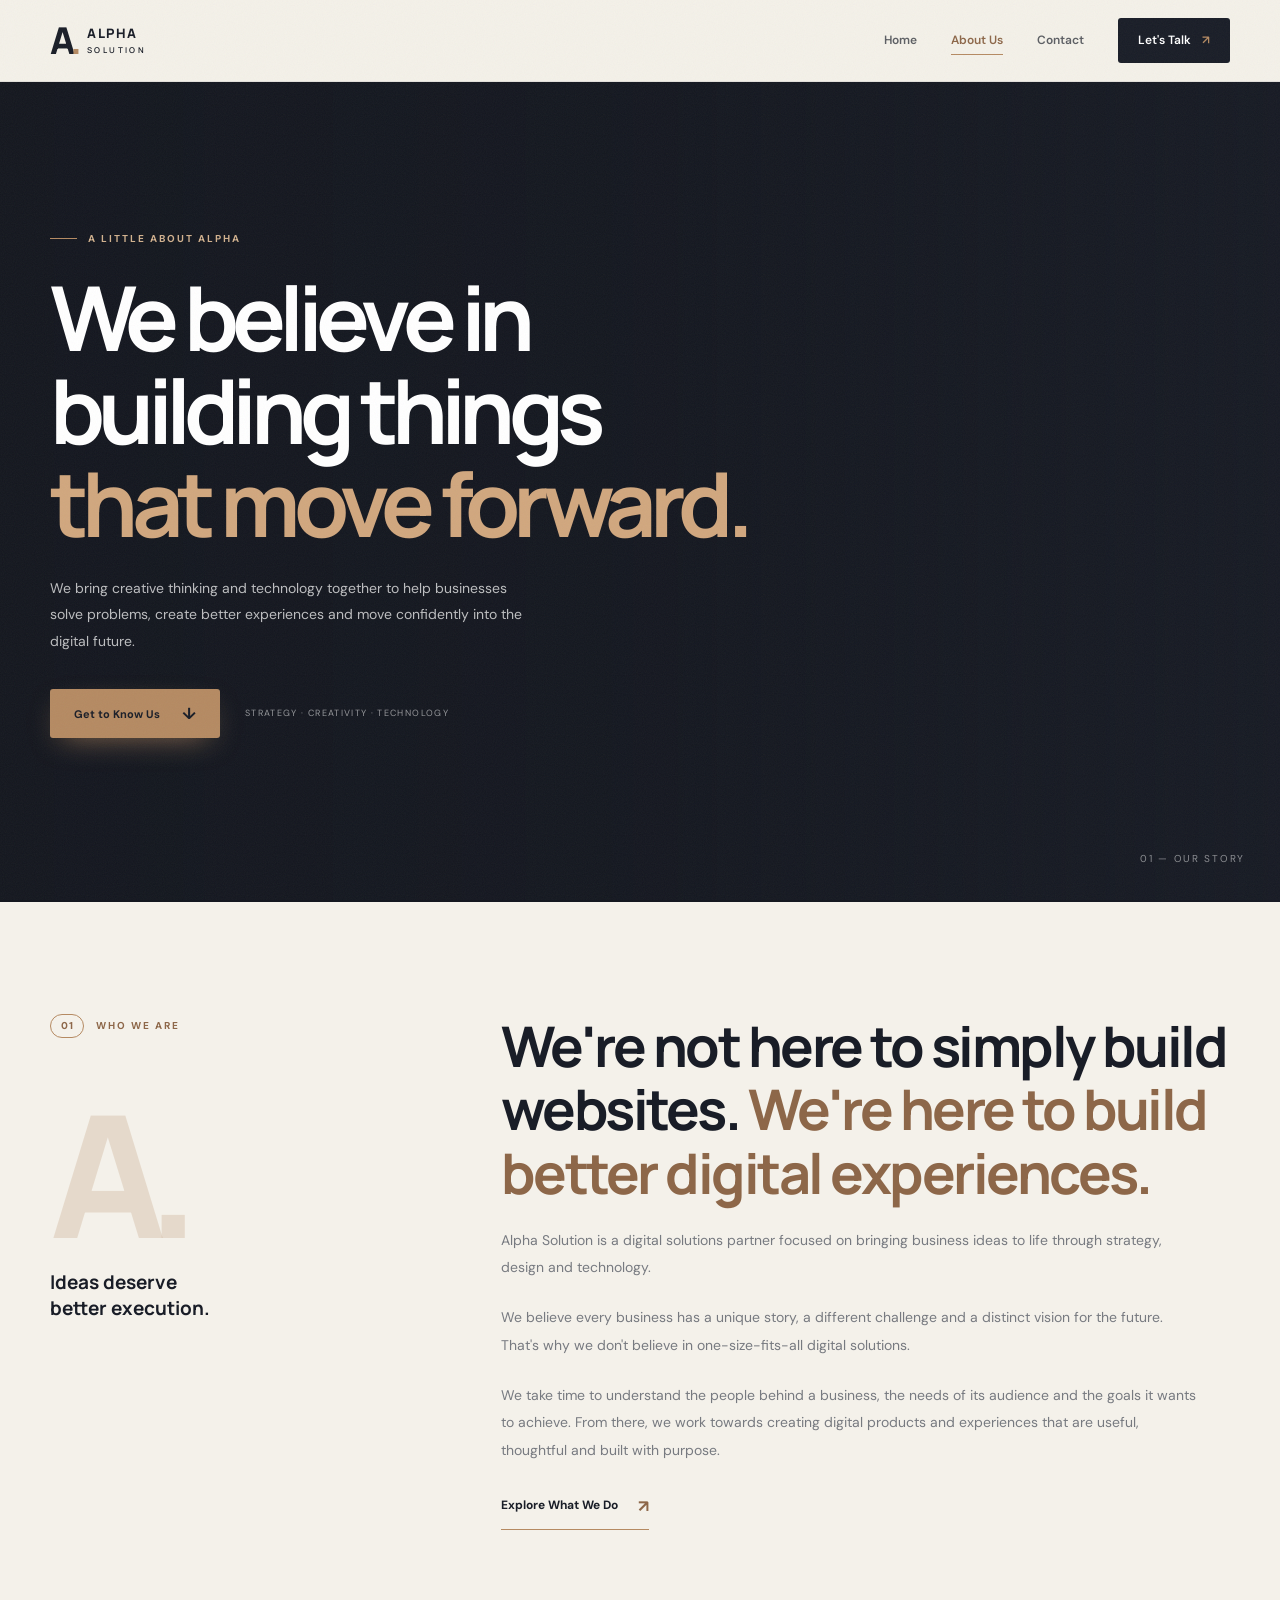
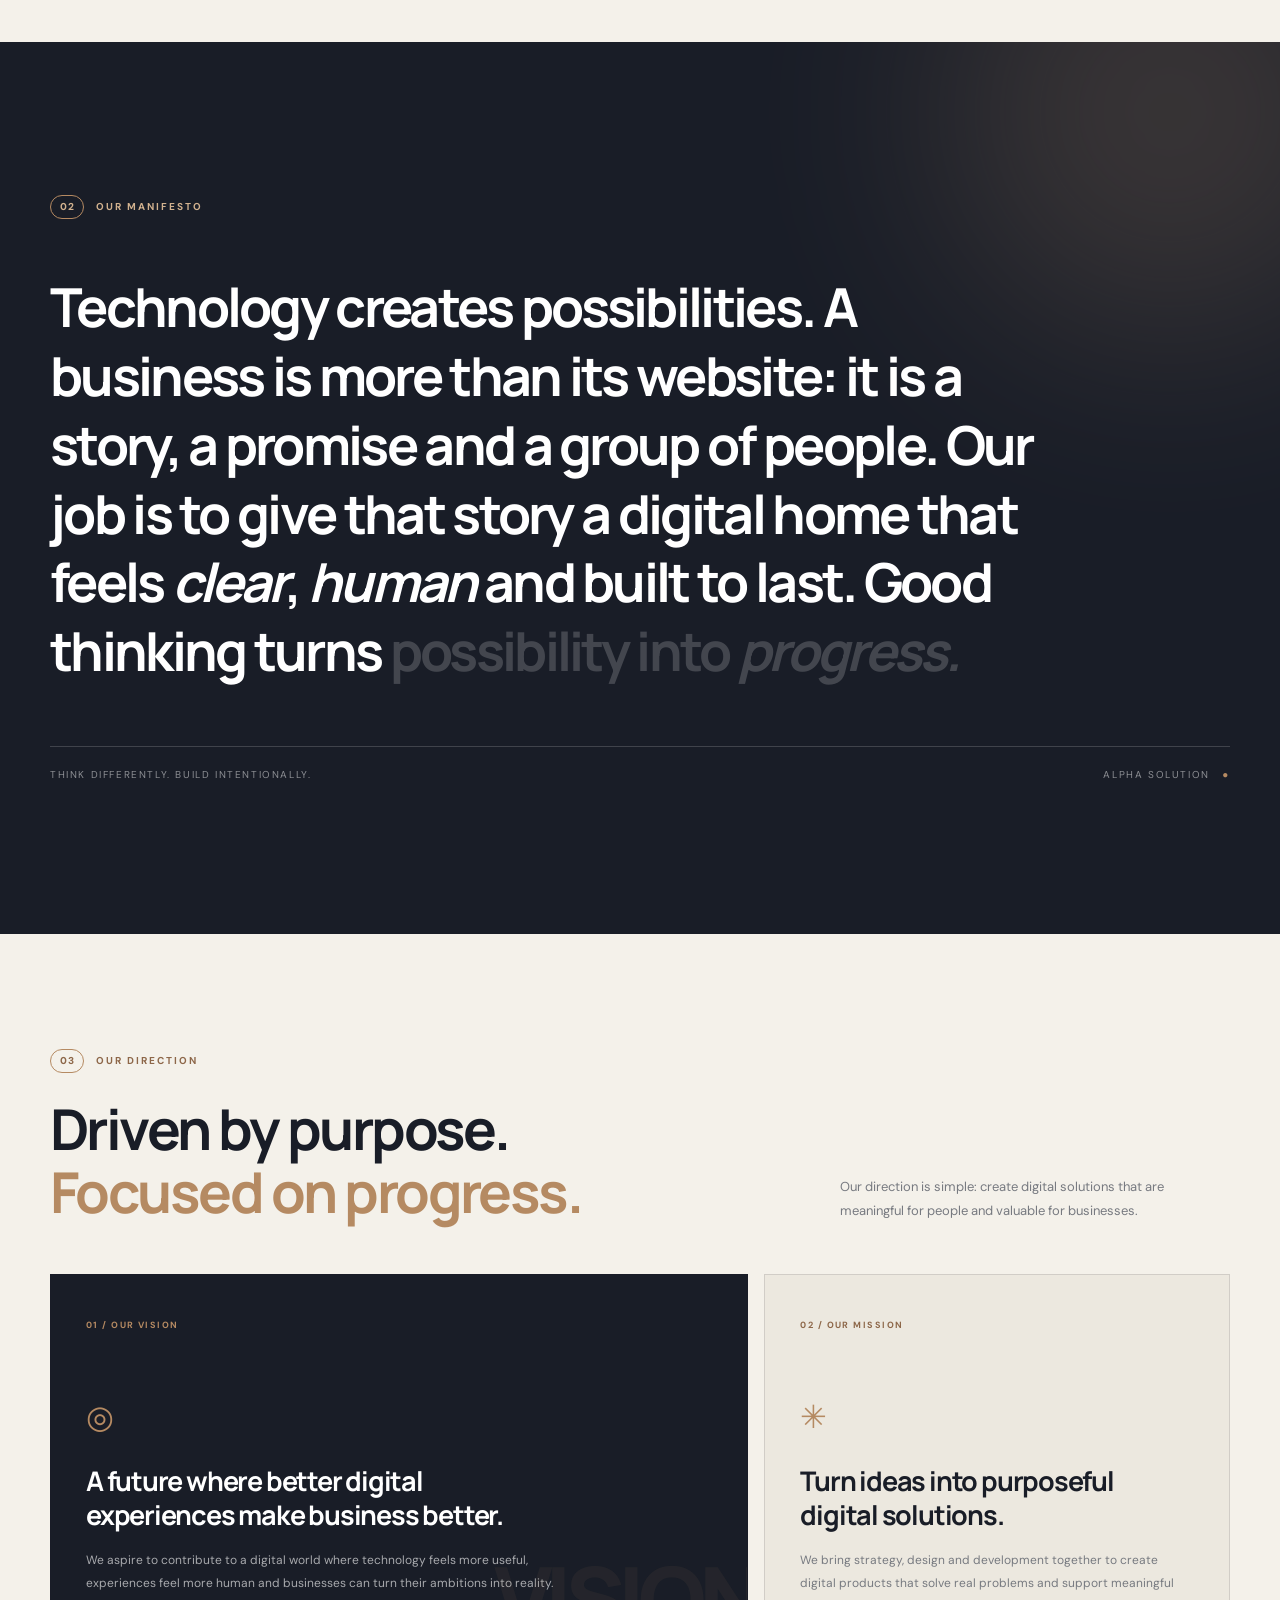
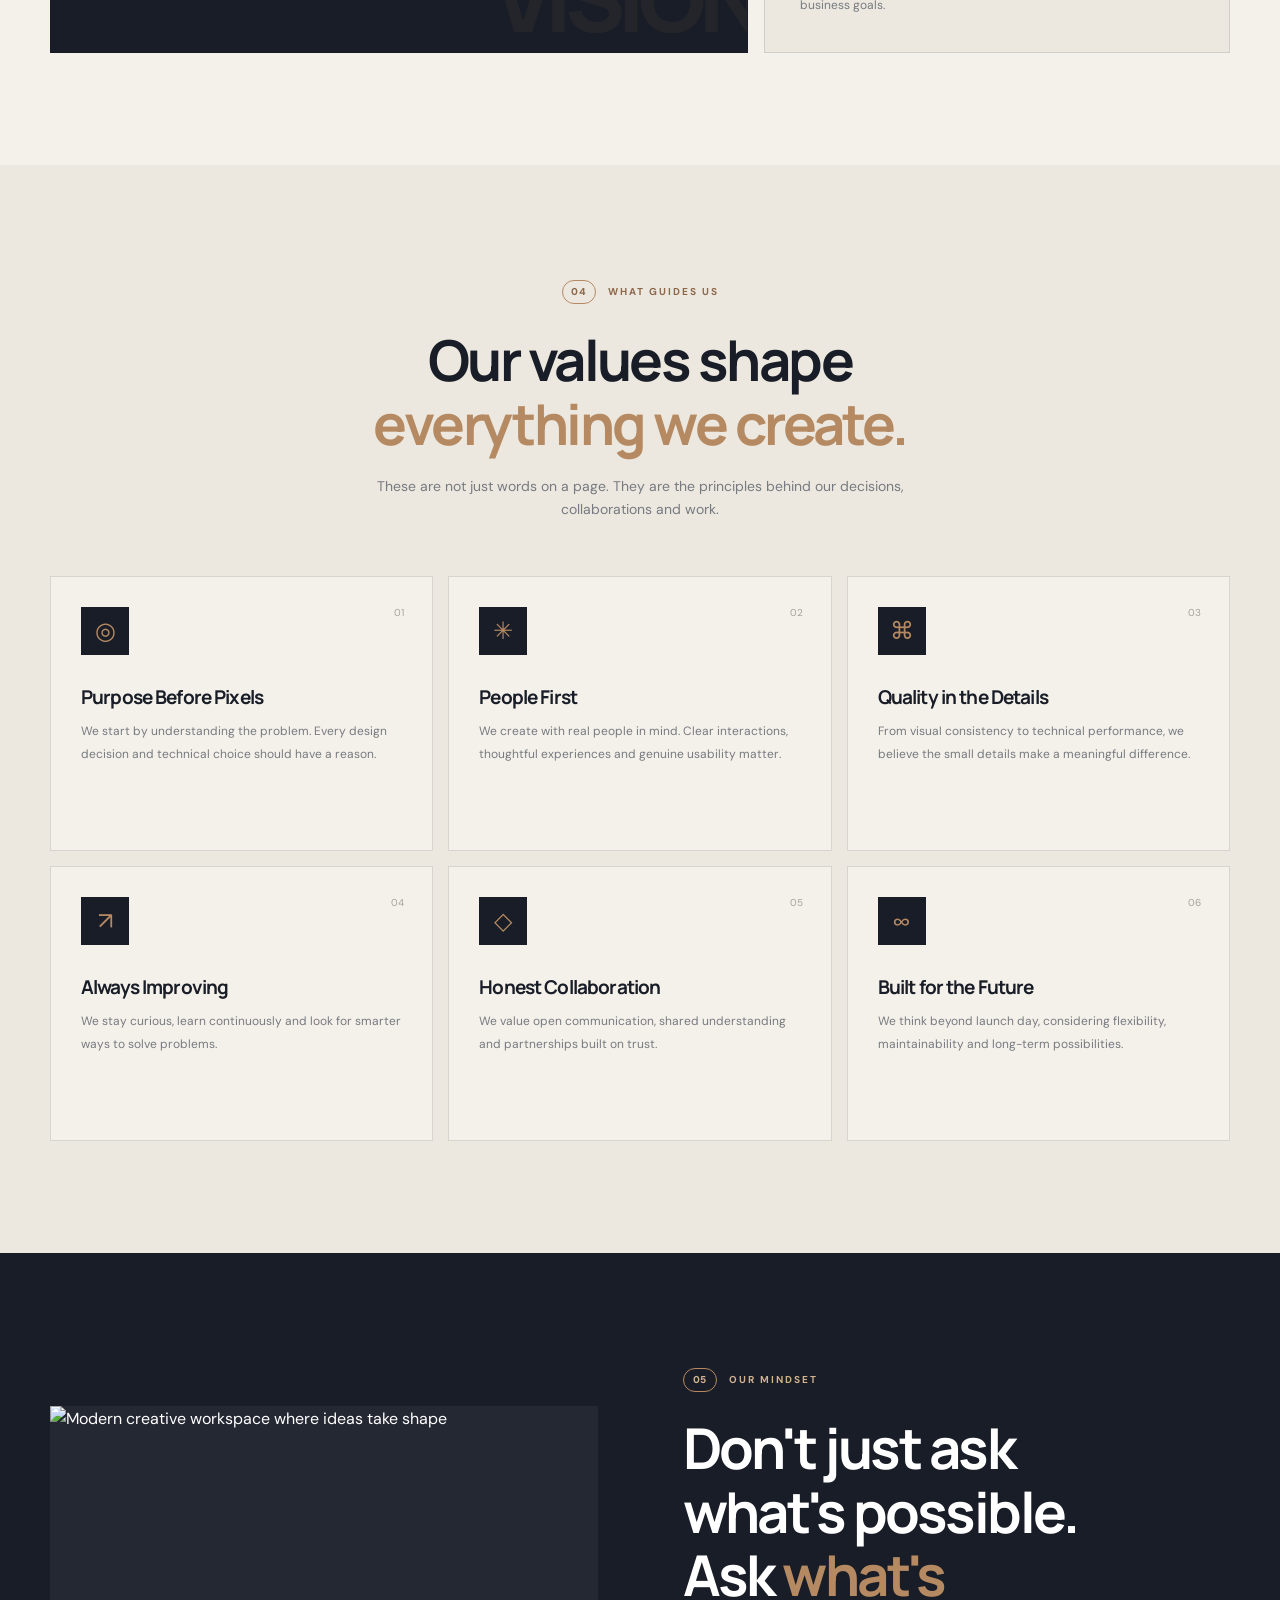
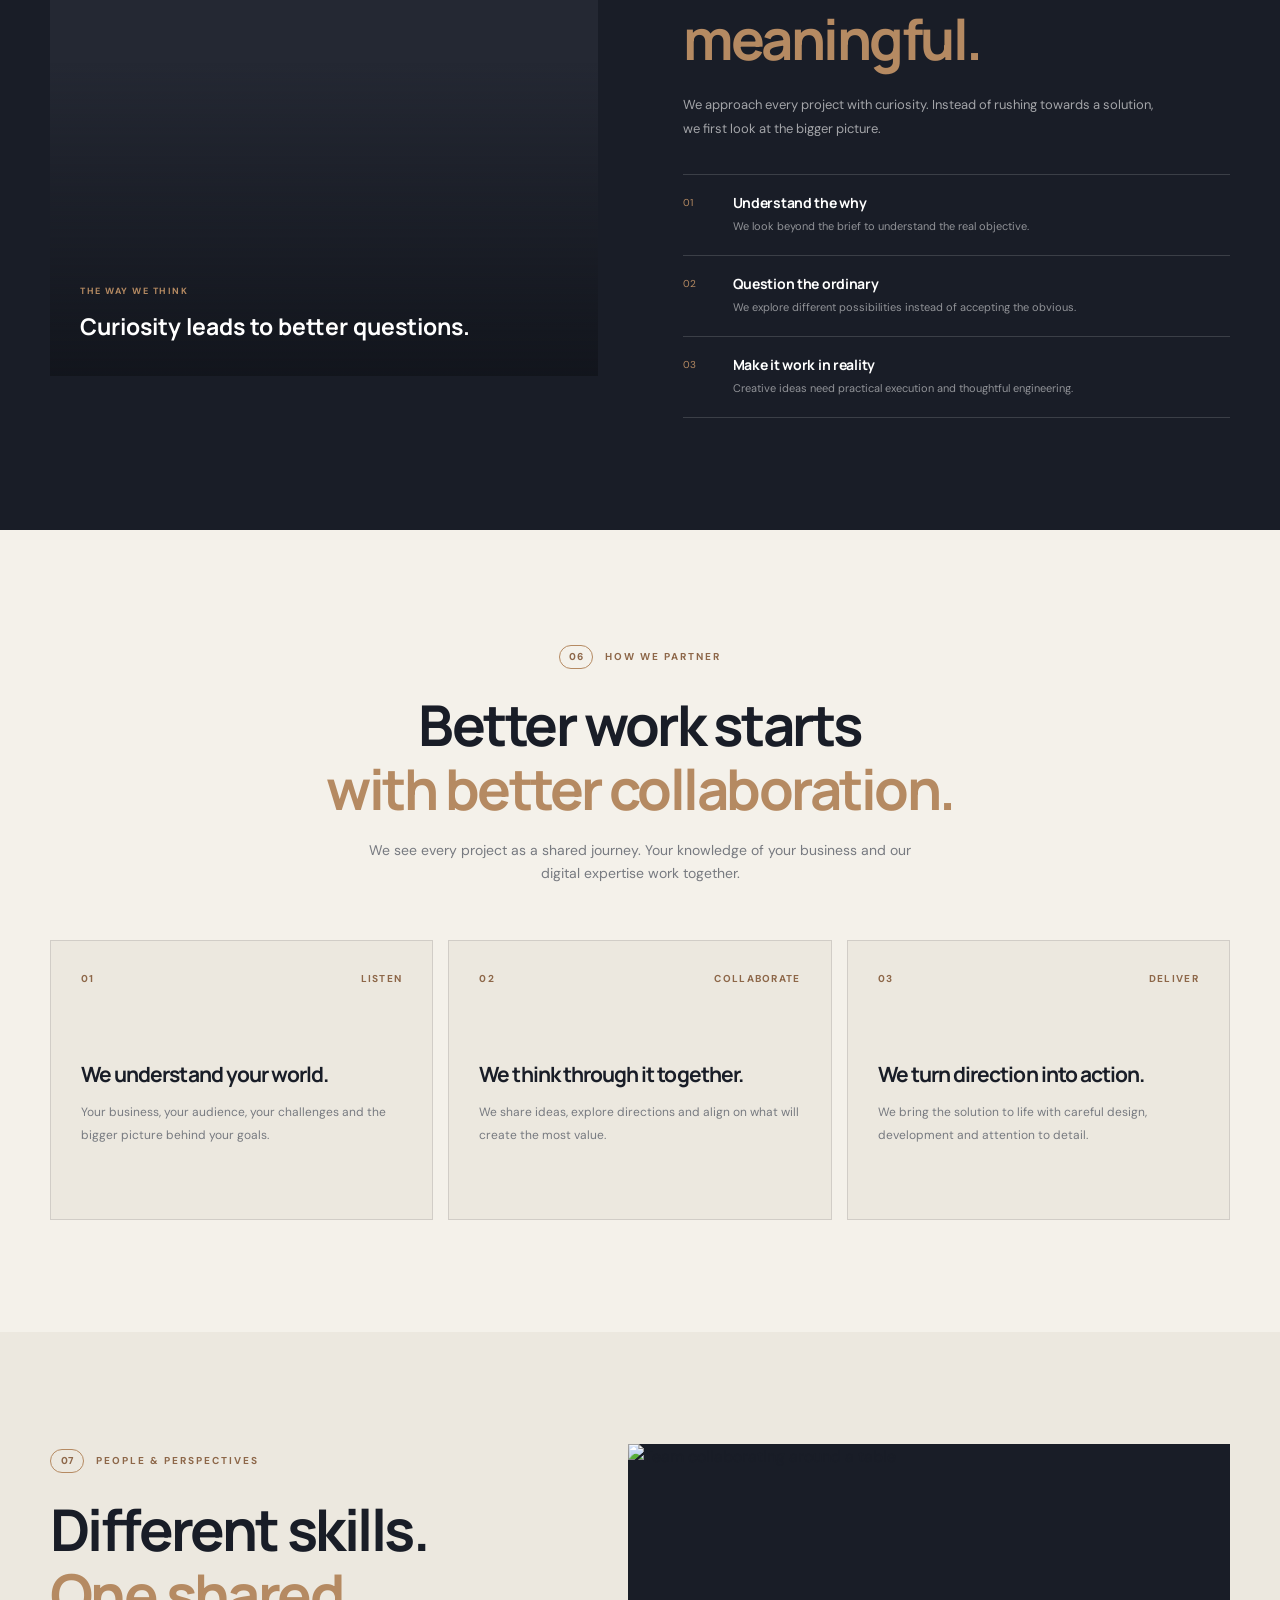
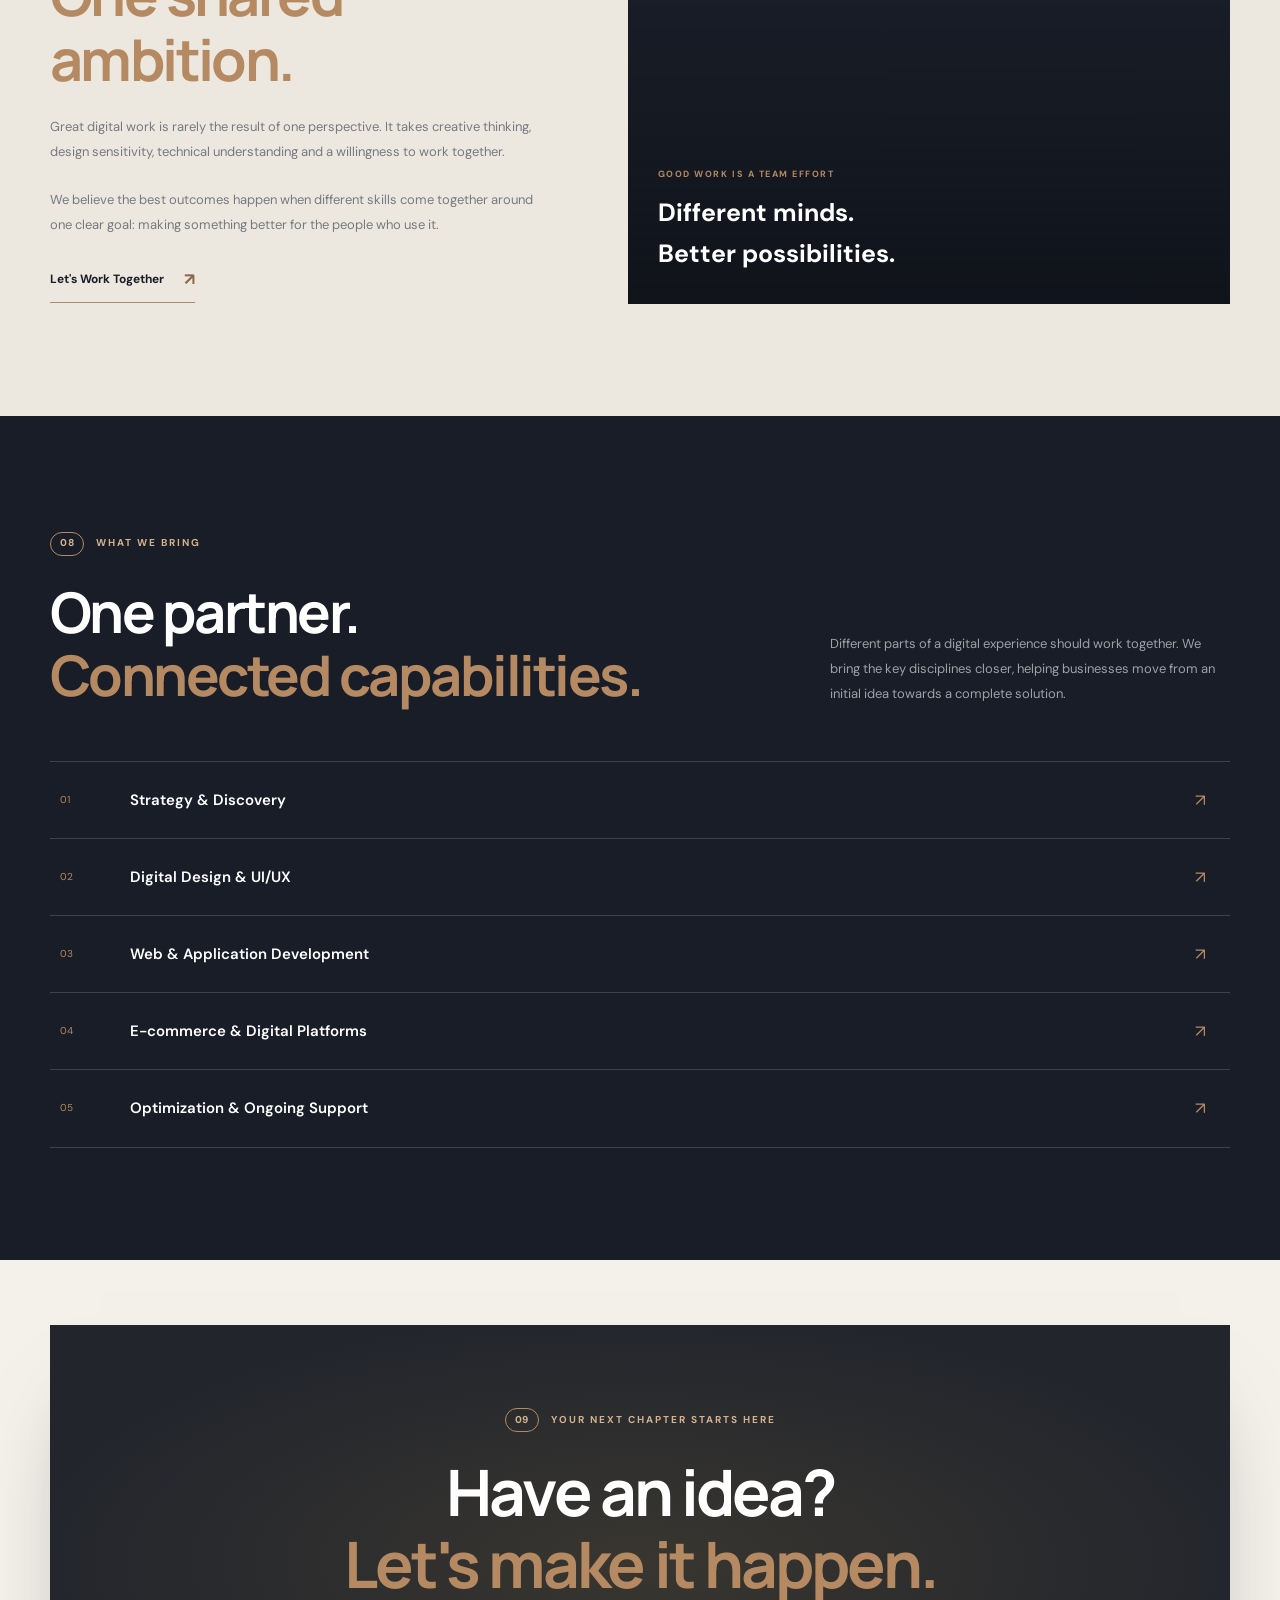
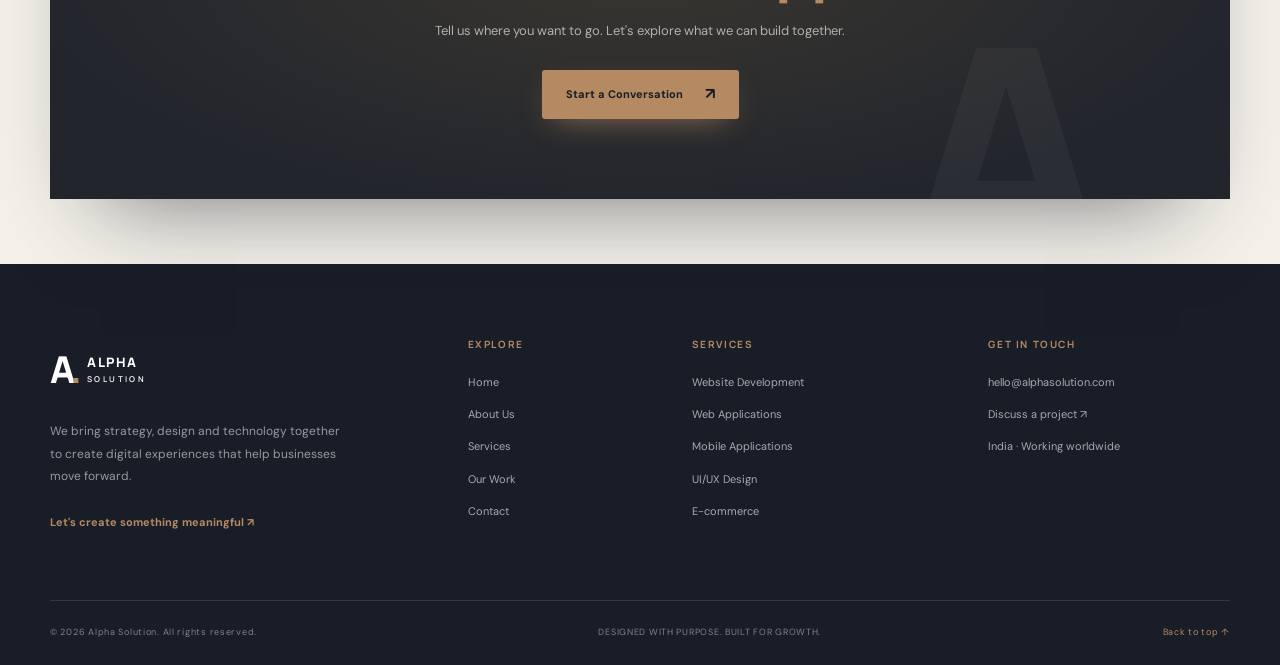
==== commit e473f2c8: "commit" ====
--- a/about.html
+++ b/about.html
@@ -1,4 +1,3 @@
-
 <!DOCTYPE html>
 <html lang="en">
 <head>
@@ -12,11 +11,15 @@
   <link rel="preconnect" href="https://fonts.gstatic.com" crossorigin>
   <link href="https://fonts.googleapis.com/css2?family=DM+Sans:wght@400;500;600;700&family=Manrope:wght@400;500;600;700;800&display=swap" rel="stylesheet">
 
+  <meta name="theme-color" content="#191D27" />
   <link rel="stylesheet" href="style.css" />
+  <link rel="stylesheet" href="premium.css" />
   <script src="script.js" defer></script>
 </head>
 
 <body>
+
+  <div class="scroll-progress" id="scrollProgress" aria-hidden="true"></div>
 
   <!-- NAVBAR -->
   <header class="navbar" id="navbar">
@@ -45,7 +48,7 @@
 
     <!-- ABOUT HERO -->
     <section class="about-hero">
-      <div class="about-hero-image"></div>
+      <div class="about-hero-image" data-parallax="0.12"></div>
       <div class="about-hero-overlay"></div>
 
       <div class="container about-hero-content">
@@ -80,7 +83,7 @@
       <div class="container">
         <div class="about-intro-grid">
           <div class="about-intro-label">
-            <div class="eyebrow"><span class="eyebrow-line"></span> WHO WE ARE</div>
+            <div class="chapter"><b>01</b> WHO WE ARE</div>
             <span class="about-large-number">A.</span>
             <p>Ideas deserve<br>better execution.</p>
           </div>
@@ -119,16 +122,18 @@
     </section>
 
     <!-- BRAND STATEMENT -->
-    <section class="about-statement">
-      <div class="container">
-        <span class="statement-label">OUR POINT OF VIEW</span>
-
-        <h2>
-          Technology creates possibilities.
-          <span>Good thinking turns them into progress.</span>
-        </h2>
-
-        <div class="statement-bottom">
+    <section class="manifesto">
+      <div class="container">
+        <div class="chapter light"><b>02</b> OUR MANIFESTO</div>
+
+        <p class="manifesto-text" id="manifestoText">
+          Technology creates possibilities. A business is more than its website:
+          it is a story, a promise and a group of people. Our job is to give that
+          story a digital home that feels <em class="hl">clear</em>, <em class="hl">human</em>
+          and built to last. Good thinking turns possibility into <em class="hl">progress.</em>
+        </p>
+
+        <div class="manifesto-sign">
           <span>THINK DIFFERENTLY. BUILD INTENTIONALLY.</span>
           <span>ALPHA SOLUTION <span class="statement-dot">●</span></span>
         </div>
@@ -140,7 +145,7 @@
       <div class="container">
         <div class="vision-heading">
           <div>
-            <div class="eyebrow"><span class="eyebrow-line"></span> OUR DIRECTION</div>
+            <div class="chapter"><b>03</b> OUR DIRECTION</div>
             <h2>Driven by purpose.<br><span>Focused on progress.</span></h2>
           </div>
 
@@ -181,7 +186,7 @@
     <section class="values-section section-space">
       <div class="container">
         <div class="section-heading centered">
-          <div class="eyebrow"><span class="eyebrow-line"></span> WHAT GUIDES US</div>
+          <div class="chapter"><b>04</b> WHAT GUIDES US</div>
           <h2>Our values shape<br><span>everything we create.</span></h2>
           <p>
             These are not just words on a page. They are the principles
@@ -272,10 +277,7 @@
         </div>
 
         <div class="thinking-content">
-          <div class="eyebrow light-eyebrow">
-            <span class="eyebrow-line"></span>
-            OUR MINDSET
-          </div>
+          <div class="chapter light"><b>05</b> OUR MINDSET</div>
 
           <h2>
             Don't just ask<br>
@@ -321,7 +323,7 @@
     <section class="partnership-section section-space">
       <div class="container">
         <div class="section-heading centered">
-          <div class="eyebrow"><span class="eyebrow-line"></span> OUR PARTNERSHIP APPROACH</div>
+          <div class="chapter"><b>06</b> HOW WE PARTNER</div>
           <h2>Better work starts<br><span>with better collaboration.</span></h2>
           <p>
             We see every project as a shared journey. Your knowledge
@@ -373,7 +375,7 @@
     <section class="about-team-section section-space">
       <div class="container about-team-grid">
         <div class="about-team-content">
-          <div class="eyebrow"><span class="eyebrow-line"></span> PEOPLE & PERSPECTIVES</div>
+          <div class="chapter"><b>07</b> PEOPLE & PERSPECTIVES</div>
 
           <h2>Different skills.<br><span>One shared ambition.</span></h2>
 
@@ -412,10 +414,7 @@
       <div class="container">
         <div class="about-capabilities-heading">
           <div>
-            <div class="eyebrow light-eyebrow">
-              <span class="eyebrow-line"></span>
-              WHAT WE BRING TO THE TABLE
-            </div>
+            <div class="chapter light"><b>08</b> WHAT WE BRING</div>
             <h2>One partner.<br><span>Connected capabilities.</span></h2>
           </div>
 
@@ -460,10 +459,7 @@
     <section class="about-final-cta">
       <div class="container">
         <div class="about-cta-inner">
-          <div class="eyebrow light-eyebrow">
-            <span class="eyebrow-line"></span>
-            YOUR NEXT CHAPTER STARTS HERE
-          </div>
+          <div class="chapter light"><b>09</b> YOUR NEXT CHAPTER STARTS HERE</div>
 
           <h2>
             Have an idea?<br>
@@ -543,4 +539,4 @@
   </footer>
 
 </body>
-</html>
+</html>
--- a/style.css
+++ b/style.css
@@ -1,4 +1,3 @@
-
 :root {
   --bg: #F4F1EA;
   --bg-soft: #ECE8DF;
@@ -3544,4 +3543,4 @@
   .contact-faq-item summary span {
     transition: none !important;
   }
-}
+}
--- a/premium.css
+++ b/premium.css
@@ -0,0 +1,1002 @@
+/* =========================================
+   ALPHA SOLUTION — PREMIUM LAYER
+   (loads after style.css and refines it)
+========================================= */
+
+:root {
+  --ease: cubic-bezier(.2, .65, .3, 1);
+  --gold-glow: rgba(209, 167, 126, .35);
+  --container: 1180px;
+}
+
+::selection {
+  background: var(--accent);
+  color: var(--dark);
+}
+
+:focus-visible {
+  outline: 2px solid var(--accent);
+  outline-offset: 3px;
+}
+
+h1, h2, h3 {
+  text-wrap: balance;
+}
+
+p {
+  text-wrap: pretty;
+}
+
+/* Fine film grain over the whole site */
+body::before {
+  content: "";
+  position: fixed;
+  inset: 0;
+  z-index: 9998;
+  pointer-events: none;
+  opacity: .05;
+  background-image: url("data:image/svg+xml;utf8,<svg xmlns='http://www.w3.org/2000/svg' width='160' height='160'><filter id='n'><feTurbulence type='fractalNoise' baseFrequency='.9' numOctaves='2' stitchTiles='stitch'/></filter><rect width='100%' height='100%' filter='url(%23n)'/></svg>");
+}
+
+/* ---------- Scroll progress ---------- */
+
+.scroll-progress {
+  position: fixed;
+  top: 0;
+  left: 0;
+  z-index: 2000;
+  width: 100%;
+  height: 3px;
+  background: linear-gradient(90deg, var(--accent-dark), #E3C09B);
+  transform: scaleX(var(--progress, 0));
+  transform-origin: left;
+  pointer-events: none;
+}
+
+/* ---------- Navbar ---------- */
+
+.navbar {
+  background: rgba(244, 241, 234, .78);
+  backdrop-filter: blur(22px) saturate(1.4);
+  -webkit-backdrop-filter: blur(22px) saturate(1.4);
+}
+
+.nav-links .nav-cta {
+  position: relative;
+  overflow: hidden;
+  transition: background .3s ease, transform .3s var(--ease);
+}
+
+.nav-links .nav-cta:hover {
+  transform: translateY(-2px);
+}
+
+/* ---------- Buttons: shine sweep ---------- */
+
+.btn::after {
+  content: "";
+  position: absolute;
+  top: 0;
+  left: -80%;
+  width: 55%;
+  height: 100%;
+  background: linear-gradient(100deg, transparent, rgba(255, 255, 255, .35), transparent);
+  transform: skewX(-20deg);
+  transition: left .7s var(--ease);
+  pointer-events: none;
+}
+
+.btn:hover::after {
+  left: 130%;
+}
+
+.btn-gold {
+  box-shadow: 0 10px 30px -12px rgba(181, 138, 98, .8);
+}
+
+/* ---------- Hero ---------- */
+
+.hero,
+.about-hero,
+.contact-hero {
+  min-height: min(100svh, 820px);
+}
+
+.hero-orb {
+  position: absolute;
+  z-index: 1;
+  border-radius: 50%;
+  filter: blur(90px);
+  pointer-events: none;
+  background: var(--gold-glow);
+  animation: orbFloat 14s ease-in-out infinite alternate;
+}
+
+.hero-orb.orb-1 {
+  width: 420px;
+  height: 420px;
+  top: -140px;
+  right: 8%;
+}
+
+.hero-orb.orb-2 {
+  width: 320px;
+  height: 320px;
+  bottom: -120px;
+  left: 28%;
+  background: rgba(120, 140, 200, .16);
+  animation-duration: 18s;
+}
+
+@keyframes orbFloat {
+  from { transform: translate3d(0, 0, 0) scale(1); }
+  to   { transform: translate3d(-40px, 50px, 0) scale(1.18); }
+}
+
+.hero h1 {
+  font-size: clamp(2.9rem, 7.2vw, 6.6rem);
+}
+
+.hero-scroll {
+  position: absolute;
+  z-index: 3;
+  left: 50%;
+  bottom: 26px;
+  display: flex;
+  flex-direction: column;
+  align-items: center;
+  gap: 10px;
+  color: rgba(255, 255, 255, .55);
+  font-size: 9px;
+  letter-spacing: .22em;
+  transform: translateX(-50%);
+}
+
+.hero-scroll i {
+  width: 1px;
+  height: 42px;
+  background: linear-gradient(var(--accent), transparent);
+  animation: scrollCue 2s ease-in-out infinite;
+  transform-origin: top;
+}
+
+@keyframes scrollCue {
+  0%   { transform: scaleY(0); opacity: 0; }
+  40%  { transform: scaleY(1); opacity: 1; }
+  100% { transform: scaleY(1); opacity: 0; }
+}
+
+/* ---------- Marquee ---------- */
+
+.marquee {
+  position: relative;
+  overflow: hidden;
+  padding: 22px 0;
+  background: var(--accent);
+  color: var(--dark);
+}
+
+.marquee-track {
+  display: flex;
+  width: max-content;
+  animation: marquee 38s linear infinite;
+}
+
+.marquee:hover .marquee-track {
+  animation-play-state: paused;
+}
+
+.marquee-group {
+  display: flex;
+  align-items: center;
+  flex-shrink: 0;
+}
+
+.marquee-group span {
+  padding: 0 26px;
+  font-family: var(--font-heading);
+  font-size: clamp(1.1rem, 2.4vw, 1.7rem);
+  font-weight: 700;
+  letter-spacing: -.03em;
+  white-space: nowrap;
+}
+
+.marquee-group i {
+  font-style: normal;
+  opacity: .55;
+}
+
+@keyframes marquee {
+  to { transform: translateX(-50%); }
+}
+
+/* ---------- Chapter tags (story spine) ---------- */
+
+.chapter {
+  display: inline-flex;
+  align-items: center;
+  gap: 12px;
+  margin-bottom: 24px;
+  color: var(--accent-dark);
+  font-size: 10px;
+  font-weight: 700;
+  letter-spacing: .2em;
+}
+
+.chapter b {
+  display: grid;
+  place-items: center;
+  min-width: 34px;
+  height: 24px;
+  padding: 0 8px;
+  border: 1px solid var(--accent);
+  border-radius: 20px;
+  color: var(--accent-dark);
+  font-weight: 800;
+  letter-spacing: .05em;
+}
+
+.chapter.light {
+  color: #D2B28F;
+}
+
+.chapter.light b {
+  color: #D2B28F;
+}
+
+/* ---------- Story: the challenge ---------- */
+
+.story-problem {
+  position: relative;
+  background: var(--bg);
+  overflow: hidden;
+}
+
+.problem-grid {
+  display: grid;
+  grid-template-columns: .9fr 1.1fr;
+  gap: clamp(40px, 7vw, 100px);
+  align-items: start;
+}
+
+.problem-intro {
+  position: sticky;
+  top: 130px;
+}
+
+.problem-intro h2 {
+  font-size: clamp(2.2rem, 4.6vw, 3.8rem);
+}
+
+.problem-intro p {
+  max-width: 440px;
+  margin-top: 22px;
+  font-size: 14px;
+  line-height: 1.95;
+}
+
+.problem-list {
+  display: grid;
+  gap: 16px;
+}
+
+.problem-card {
+  position: relative;
+  display: grid;
+  grid-template-columns: 64px 1fr;
+  gap: 22px;
+  padding: 32px;
+  background: var(--surface);
+  border: 1px solid var(--border);
+  overflow: hidden;
+  transition: transform .45s var(--ease), box-shadow .45s ease, border-color .3s ease;
+}
+
+.problem-card:hover {
+  transform: translateX(8px);
+  border-color: var(--accent);
+  box-shadow: 0 24px 50px -24px rgba(25, 29, 39, .25);
+}
+
+.problem-card .pc-num {
+  font-family: var(--font-heading);
+  font-size: 44px;
+  font-weight: 800;
+  line-height: 1;
+  letter-spacing: -.08em;
+  color: rgba(181, 138, 98, .45);
+}
+
+.problem-card h3 {
+  font-size: 20px;
+  margin-bottom: 10px;
+}
+
+.problem-card p {
+  font-size: 13px;
+  line-height: 1.85;
+}
+
+.problem-turn {
+  display: flex;
+  align-items: center;
+  gap: 18px;
+  margin-top: 10px;
+  padding: 28px 32px;
+  background: var(--dark);
+  color: var(--white);
+  font-family: var(--font-heading);
+  font-size: clamp(1.15rem, 2.2vw, 1.5rem);
+  font-weight: 700;
+  letter-spacing: -.035em;
+  line-height: 1.3;
+}
+
+.problem-turn span {
+  color: var(--accent);
+  font-size: 26px;
+}
+
+/* ---------- Stats band ---------- */
+
+.stats-band {
+  background: var(--dark);
+  color: var(--white);
+  padding: 64px 0;
+}
+
+.stats-grid {
+  display: grid;
+  grid-template-columns: repeat(4, 1fr);
+}
+
+.stat {
+  padding: 8px 28px;
+  border-left: 1px solid rgba(255, 255, 255, .14);
+}
+
+.stat:first-child {
+  border-left: 0;
+  padding-left: 0;
+}
+
+.stat strong {
+  display: block;
+  font-family: var(--font-heading);
+  font-size: clamp(2.6rem, 5vw, 4.2rem);
+  font-weight: 800;
+  line-height: 1;
+  letter-spacing: -.07em;
+  color: #D1A77E;
+  font-variant-numeric: tabular-nums;
+}
+
+.stat span {
+  display: block;
+  margin-top: 12px;
+  color: rgba(255, 255, 255, .6);
+  font-size: 11px;
+  letter-spacing: .14em;
+  text-transform: uppercase;
+}
+
+/* ---------- Interactive process ---------- */
+
+.process-step {
+  cursor: pointer;
+  position: relative;
+  overflow: hidden;
+  user-select: none;
+}
+
+.process-step::before {
+  content: "";
+  position: absolute;
+  left: 0;
+  top: 0;
+  width: 3px;
+  height: 100%;
+  background: var(--accent);
+  transform: scaleY(0);
+  transform-origin: top;
+  transition: transform .4s var(--ease);
+}
+
+.process-step.active::before {
+  transform: scaleY(1);
+}
+
+.process-detail {
+  position: relative;
+  overflow: hidden;
+  min-height: 360px;
+}
+
+.process-detail::after {
+  content: "";
+  position: absolute;
+  right: -80px;
+  bottom: -80px;
+  width: 260px;
+  height: 260px;
+  border-radius: 50%;
+  background: radial-gradient(circle, rgba(181, 138, 98, .22), transparent 70%);
+  pointer-events: none;
+}
+
+.process-detail .detail-body {
+  transition: opacity .3s ease, transform .3s ease;
+}
+
+.process-detail.is-swapping .detail-body {
+  opacity: 0;
+  transform: translateY(10px);
+}
+
+.process-detail .check-list {
+  margin-top: 28px;
+}
+
+/* ---------- Cursor spotlight on cards ---------- */
+
+@media (hover: hover) {
+  .service-card,
+  .why-card,
+  .value-card,
+  .partnership-card,
+  .contact-process-card,
+  .vision-card,
+  .industry-grid > div {
+    position: relative;
+    overflow: hidden;
+  }
+
+  .service-card::after,
+  .why-card::after,
+  .value-card::after,
+  .partnership-card::after,
+  .contact-process-card::after,
+  .vision-card::after,
+  .industry-grid > div::after {
+    content: "";
+    position: absolute;
+    inset: 0;
+    background: radial-gradient(380px circle at var(--mx, 50%) var(--my, 50%), rgba(181, 138, 98, .16), transparent 55%);
+    opacity: 0;
+    transition: opacity .4s ease;
+    pointer-events: none;
+  }
+
+  .service-card:hover::after,
+  .why-card:hover::after,
+  .value-card:hover::after,
+  .partnership-card:hover::after,
+  .contact-process-card:hover::after,
+  .vision-card:hover::after,
+  .industry-grid > div:hover::after {
+    opacity: 1;
+  }
+}
+
+/* ---------- Section depth ---------- */
+
+.service-card {
+  box-shadow: 0 1px 0 rgba(25, 29, 39, .04);
+}
+
+.service-icon,
+.value-icon,
+.contact-process-icon {
+  transition: transform .5s var(--ease), background .3s ease, color .3s ease;
+}
+
+.service-card:hover .service-icon,
+.value-card:hover .value-icon,
+.contact-process-card:hover .contact-process-icon {
+  transform: rotate(-8deg) scale(1.08);
+  background: var(--accent);
+  color: var(--dark);
+}
+
+.intro-visual {
+  box-shadow: 0 40px 80px -40px rgba(25, 29, 39, .45);
+}
+
+.intro-visual img,
+.thinking-image img,
+.about-team-visual img {
+  will-change: transform;
+}
+
+.project-card h3 {
+  transition: color .3s ease;
+}
+
+.project-card:hover h3 {
+  color: var(--accent-dark);
+}
+
+.capability-list > div,
+.result-points > div {
+  transition: padding .35s var(--ease), background .3s ease;
+}
+
+.capability-list > div:hover {
+  padding-left: 14px;
+  background: rgba(255, 255, 255, .04);
+}
+
+.result-points > div:hover {
+  padding-left: 14px;
+  background: rgba(181, 138, 98, .08);
+}
+
+.final-cta,
+.about-cta-inner,
+.contact-cta-panel {
+  box-shadow: 0 50px 90px -50px rgba(25, 29, 39, .6);
+}
+
+/* ---------- About: manifesto ---------- */
+
+.manifesto {
+  position: relative;
+  padding: clamp(80px, 12vw, 150px) 0;
+  background: var(--dark);
+  color: var(--white);
+  overflow: hidden;
+}
+
+.manifesto::before {
+  content: "";
+  position: absolute;
+  top: -160px;
+  right: -120px;
+  width: 460px;
+  height: 460px;
+  border-radius: 50%;
+  background: var(--gold-glow);
+  filter: blur(110px);
+  opacity: .5;
+}
+
+.manifesto .container {
+  position: relative;
+}
+
+.manifesto-text {
+  max-width: 1000px;
+  margin-top: 30px;
+  color: var(--white);
+  font-family: var(--font-heading);
+  font-size: clamp(1.7rem, 4.2vw, 3.4rem);
+  font-weight: 700;
+  line-height: 1.28;
+  letter-spacing: -.05em;
+}
+
+.manifesto-text .w {
+  opacity: .18;
+  transition: opacity .35s ease, color .35s ease;
+}
+
+.manifesto-text .w.on {
+  opacity: 1;
+}
+
+.manifesto-text .w.hl.on {
+  color: #D1A77E;
+}
+
+.manifesto-sign {
+  display: flex;
+  justify-content: space-between;
+  gap: 20px;
+  margin-top: 60px;
+  padding-top: 20px;
+  border-top: 1px solid rgba(255, 255, 255, .17);
+  color: rgba(255, 255, 255, .5);
+  font-size: 10px;
+  letter-spacing: .16em;
+}
+
+/* ---------- Reveal polish ---------- */
+
+.js-motion .reveal {
+  transform: translateY(34px) scale(.985);
+}
+
+.js-motion .reveal.is-visible {
+  transform: none;
+}
+
+/* =========================================
+   RESPONSIVE
+========================================= */
+
+@media (max-width: 1100px) {
+  .container {
+    width: min(var(--container), calc(100% - 48px));
+  }
+}
+
+@media (max-width: 1000px) {
+  .section-space {
+    padding: 92px 0;
+  }
+
+  .problem-grid,
+  .about-intro-grid,
+  .contact-main-grid,
+  .contact-intro-grid,
+  .process-layout {
+    grid-template-columns: 1fr;
+  }
+
+  .problem-intro {
+    position: static;
+  }
+
+  .services-grid,
+  .values-grid,
+  .industry-grid {
+    grid-template-columns: repeat(2, 1fr);
+  }
+
+  .why-grid,
+  .partnership-grid,
+  .contact-process-grid {
+    grid-template-columns: repeat(2, 1fr);
+  }
+
+  .why-grid > :last-child:nth-child(odd),
+  .partnership-grid > :last-child:nth-child(odd),
+  .contact-process-grid > :last-child:nth-child(odd) {
+    grid-column: 1 / -1;
+  }
+
+  .projects-grid {
+    grid-template-columns: 1fr;
+  }
+
+  .thinking-grid,
+  .about-team-grid,
+  .contact-faq-grid,
+  .results-grid {
+    grid-template-columns: 1fr;
+    gap: 48px;
+  }
+
+  .thinking-image {
+    height: 480px;
+  }
+
+  .contact-information {
+    min-height: auto;
+  }
+
+  .stats-grid {
+    grid-template-columns: repeat(2, 1fr);
+    row-gap: 36px;
+  }
+
+  .stat:nth-child(3) {
+    border-left: 0;
+    padding-left: 0;
+  }
+
+  .hero-side-note {
+    display: none;
+  }
+}
+
+@media (max-width: 760px) {
+  .section-space {
+    padding: 70px 0;
+  }
+
+  .navbar,
+  .navbar.scrolled {
+    height: 68px;
+  }
+
+  .nav-links {
+    top: 68px;
+    max-height: calc(100svh - 68px);
+    overflow-y: auto;
+  }
+
+  .nav-links > a {
+    min-height: 48px;
+    display: flex;
+    align-items: center;
+    font-size: 14px;
+  }
+
+  .nav-links > a:not(.nav-cta)::after {
+    display: none;
+  }
+
+  .nav-links .nav-cta {
+    justify-content: center;
+  }
+
+  .menu-toggle {
+    width: 46px;
+    height: 46px;
+  }
+
+  .hero,
+  .about-hero,
+  .contact-hero {
+    min-height: 0;
+  }
+
+  .hero-content,
+  .about-hero-content,
+  .contact-hero-content {
+    padding-top: 70px;
+    padding-bottom: 110px;
+  }
+
+  .hero-description,
+  .about-hero-content > p,
+  .contact-hero-content > p {
+    font-size: 15px;
+  }
+
+  .hero-actions {
+    flex-direction: column;
+    align-items: stretch;
+    max-width: 340px;
+  }
+
+  .hero-actions .btn,
+  .about-hero-actions .btn {
+    width: 100%;
+    min-height: 52px;
+  }
+
+  .hero-bottom {
+    flex-wrap: wrap;
+    margin-top: 56px;
+    font-size: 9px;
+  }
+
+  .hero-scroll,
+  .about-hero-index {
+    display: none;
+  }
+
+  .hero-orb {
+    filter: blur(70px);
+    opacity: .6;
+  }
+
+  .marquee {
+    padding: 16px 0;
+  }
+
+  .marquee-group span {
+    padding: 0 16px;
+  }
+
+  .problem-card {
+    grid-template-columns: 1fr;
+    gap: 12px;
+    padding: 26px 22px;
+  }
+
+  .problem-card:hover {
+    transform: none;
+  }
+
+  .problem-card .pc-num {
+    font-size: 34px;
+  }
+
+  .problem-turn {
+    padding: 24px 22px;
+  }
+
+  .stats-band {
+    padding: 48px 0;
+  }
+
+  .stat {
+    padding: 4px 16px;
+  }
+
+  .stat:nth-child(odd) {
+    padding-left: 0;
+    border-left: 0;
+  }
+
+  .services-grid,
+  .values-grid,
+  .industry-grid,
+  .why-grid,
+  .partnership-grid,
+  .contact-process-grid {
+    grid-template-columns: 1fr;
+  }
+
+  .service-card,
+  .why-card,
+  .value-card,
+  .partnership-card,
+  .contact-process-card {
+    min-height: 0;
+  }
+
+  .process-detail {
+    min-height: 0;
+  }
+
+  .process-steps {
+    flex-direction: row;
+    overflow-x: auto;
+    gap: 8px;
+    padding-bottom: 8px;
+    scroll-snap-type: x mandatory;
+    scrollbar-width: none;
+  }
+
+  .process-steps::-webkit-scrollbar {
+    display: none;
+  }
+
+  .process-step {
+    flex: 0 0 auto;
+    min-width: 170px;
+    scroll-snap-align: start;
+  }
+
+  .about-large-number {
+    display: block;
+    font-size: 110px;
+    margin-top: 10px;
+  }
+
+  .about-intro-label > p {
+    display: block;
+  }
+
+  .statement-bottom,
+  .manifesto-sign,
+  .hero-bottom,
+  .contact-hero-bottom,
+  .footer-bottom {
+    flex-wrap: wrap;
+  }
+
+  .thinking-image {
+    height: 380px;
+  }
+
+  .about-capabilities-list a {
+    padding: 22px 0;
+  }
+
+  .form-field input,
+  .form-field select,
+  .form-field textarea {
+    font-size: 16px;
+  }
+
+  .form-row {
+    grid-template-columns: 1fr;
+    gap: 0;
+  }
+
+  .contact-submit-btn {
+    min-height: 56px;
+  }
+
+  .contact-hero-bottom {
+    padding: 16px 20px;
+  }
+
+  .footer-main {
+    grid-template-columns: 1fr 1fr;
+  }
+
+  .footer-column a,
+  .footer-column span {
+    font-size: 13px;
+    padding: 2px 0;
+  }
+
+  .footer-bottom {
+    padding: 22px 0;
+    flex-direction: column;
+    align-items: flex-start;
+    font-size: 10px;
+  }
+
+  .eyebrow,
+  .chapter {
+    font-size: 10px;
+  }
+
+  .service-top,
+  .project-meta,
+  .vision-number,
+  .hero-bottom,
+  .statement-bottom {
+    font-size: 10px;
+  }
+}
+
+@media (max-width: 480px) {
+  .container {
+    width: calc(100% - 32px);
+  }
+
+  .section-space {
+    padding: 60px 0;
+  }
+
+  .hero h1 {
+    font-size: clamp(2.5rem, 12.5vw, 3.3rem);
+  }
+
+  .stats-grid {
+    grid-template-columns: 1fr 1fr;
+  }
+
+  .stat strong {
+    font-size: 2.5rem;
+  }
+
+  .stat span {
+    font-size: 10px;
+    letter-spacing: .1em;
+  }
+
+  .footer-main {
+    grid-template-columns: 1fr;
+  }
+
+  .vision-card,
+  .contact-information,
+  .contact-form-wrapper {
+    padding-left: 22px;
+    padding-right: 22px;
+  }
+
+  .final-cta .btn,
+  .about-cta-inner .btn,
+  .contact-cta-panel .btn {
+    width: 100%;
+  }
+
+  .team-visual-note strong,
+  .thinking-image-caption strong {
+    font-size: 19px;
+  }
+}
+
+@media (min-width: 1500px) {
+  :root {
+    --container: 1280px;
+  }
+}
+
+/* ---------- Reduced motion ---------- */
+
+@media (prefers-reduced-motion: reduce) {
+  .marquee-track,
+  .hero-orb,
+  .hero-scroll i {
+    animation: none !important;
+  }
+
+  .manifesto-text .w {
+    opacity: 1;
+  }
+
+  .btn::after {
+    display: none;
+  }
+}
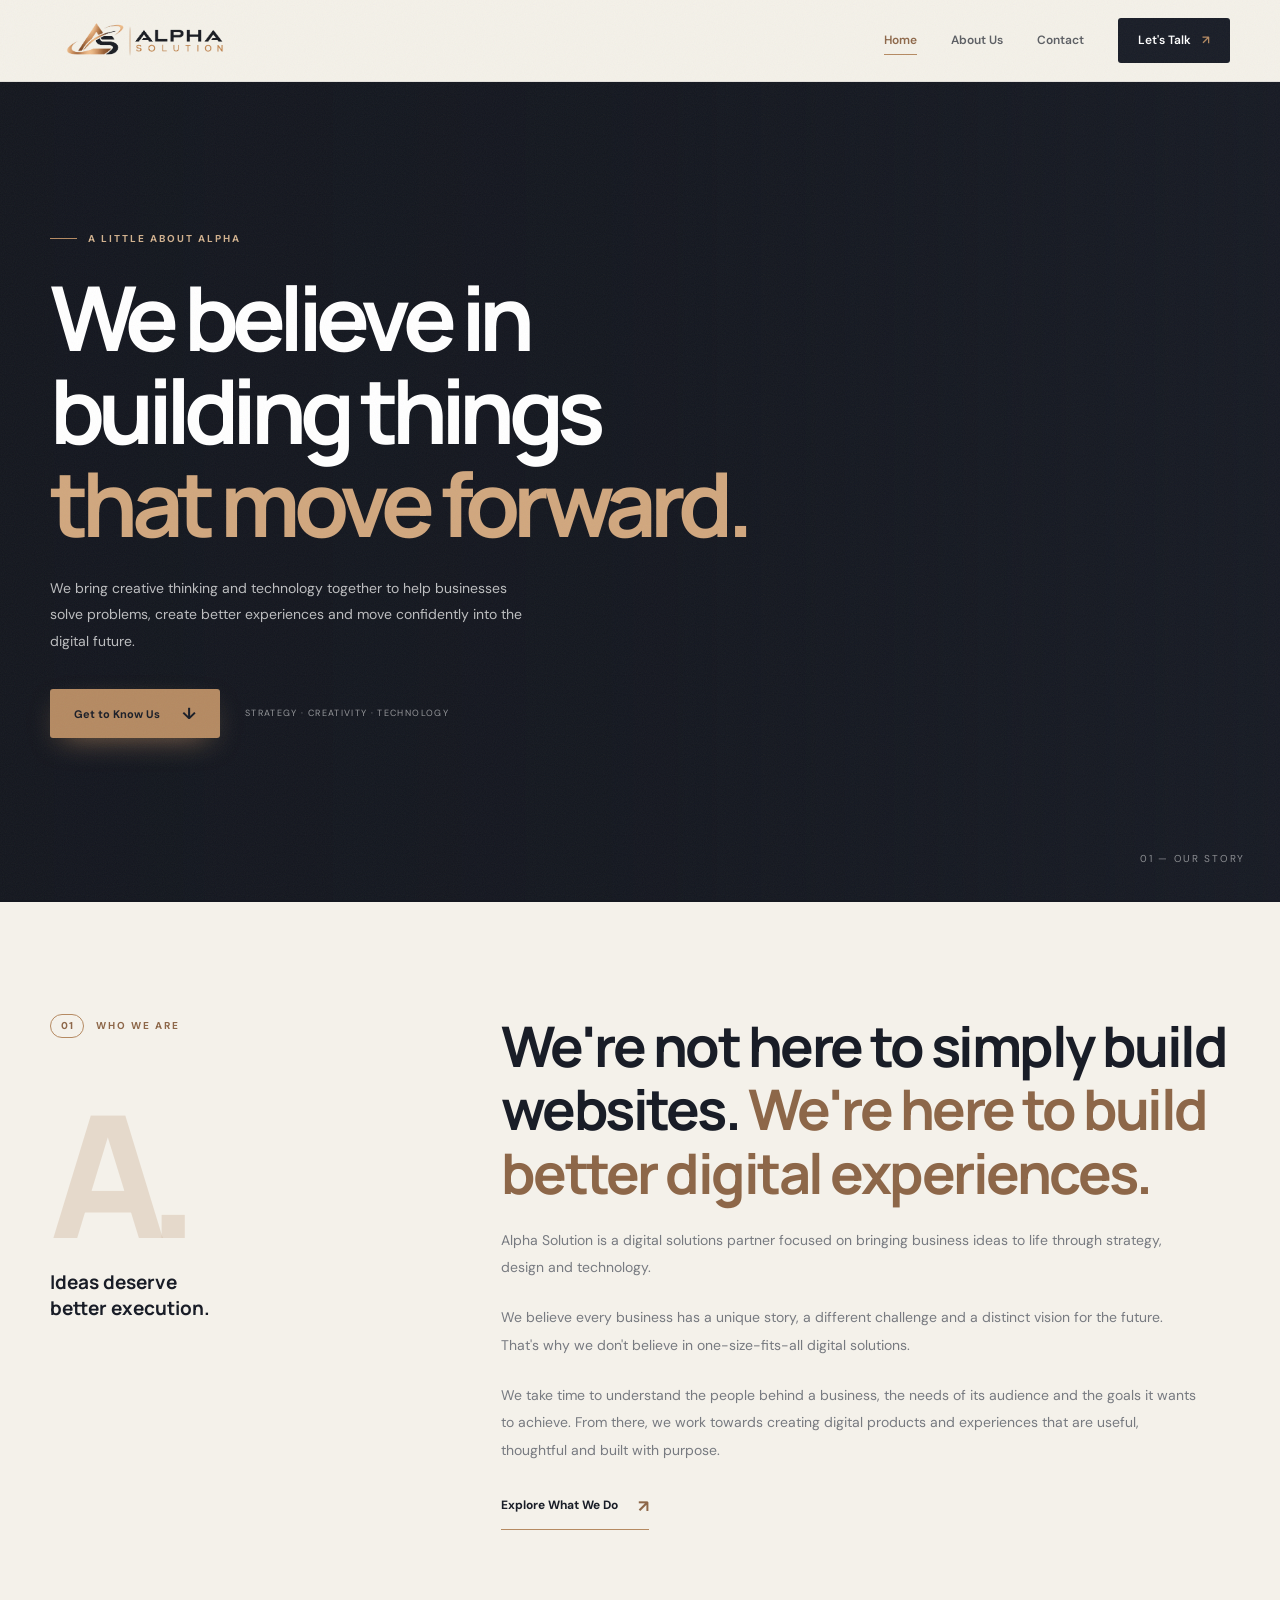
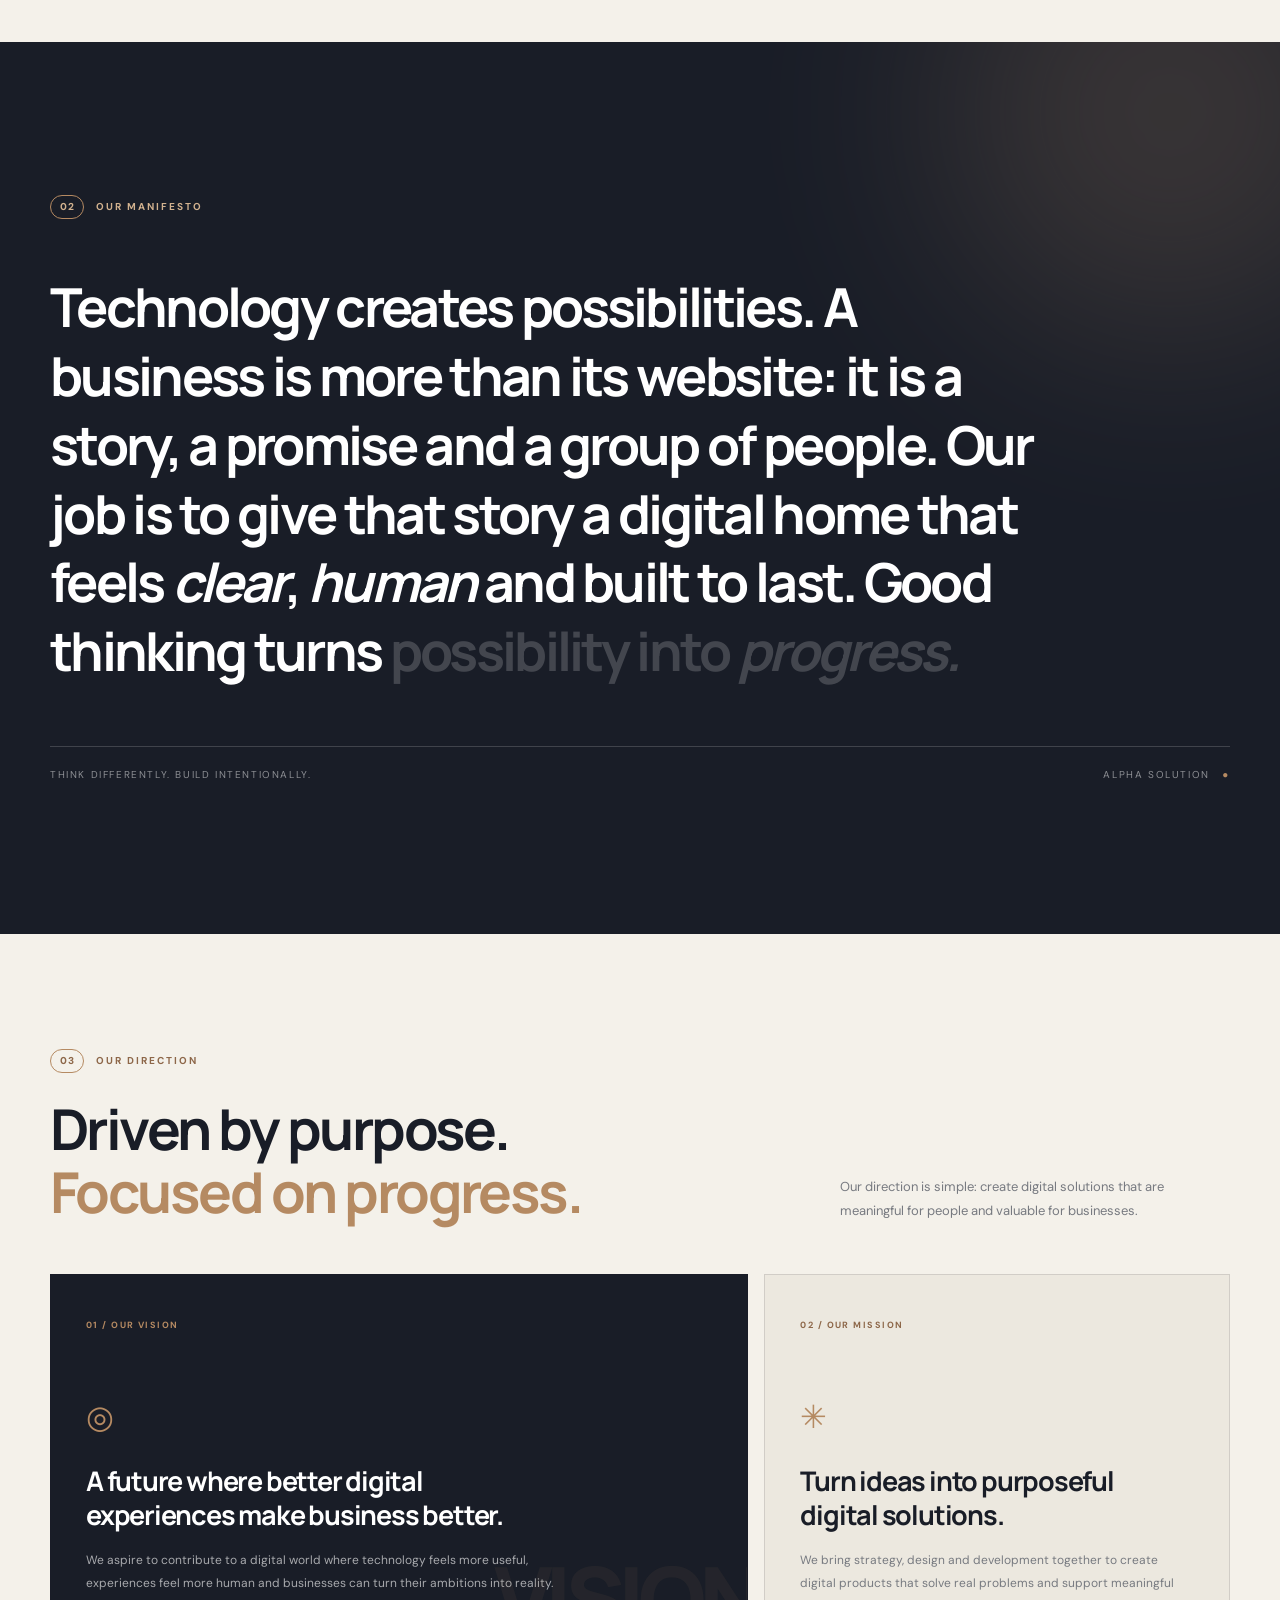
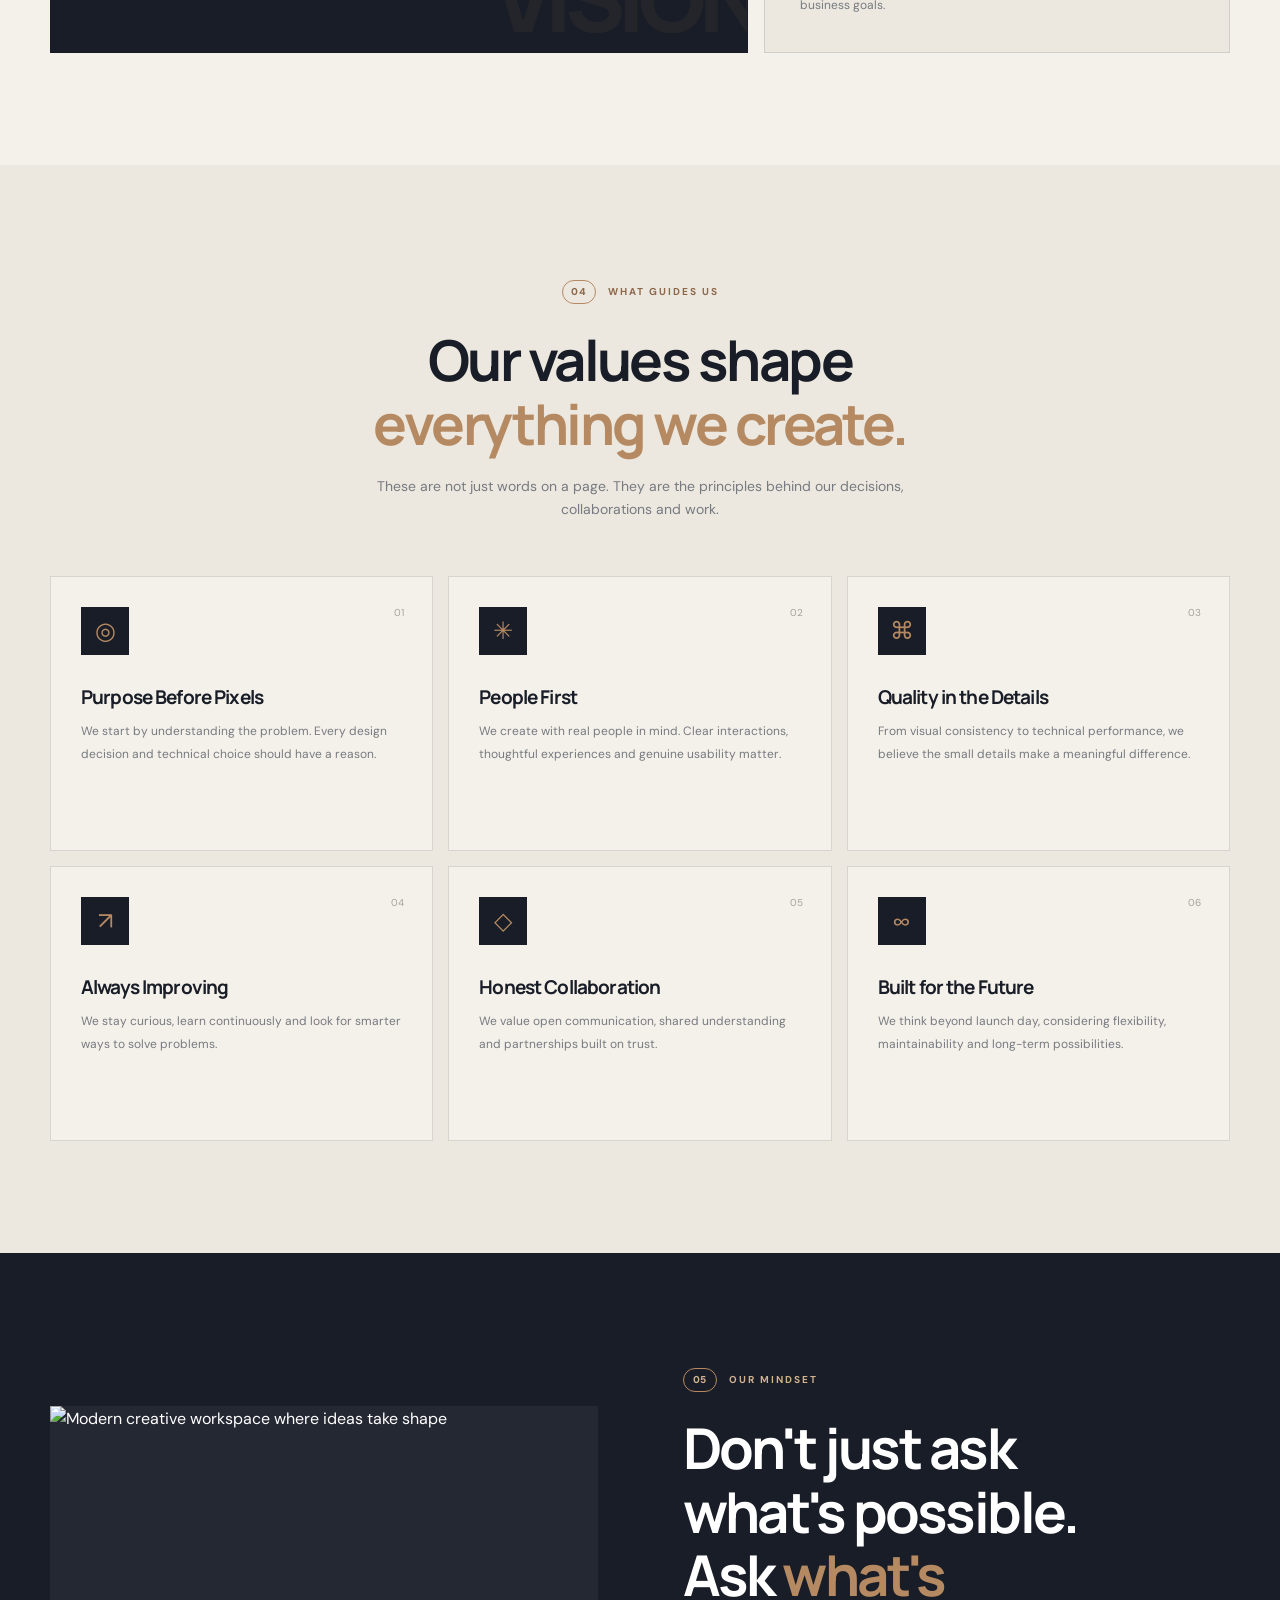
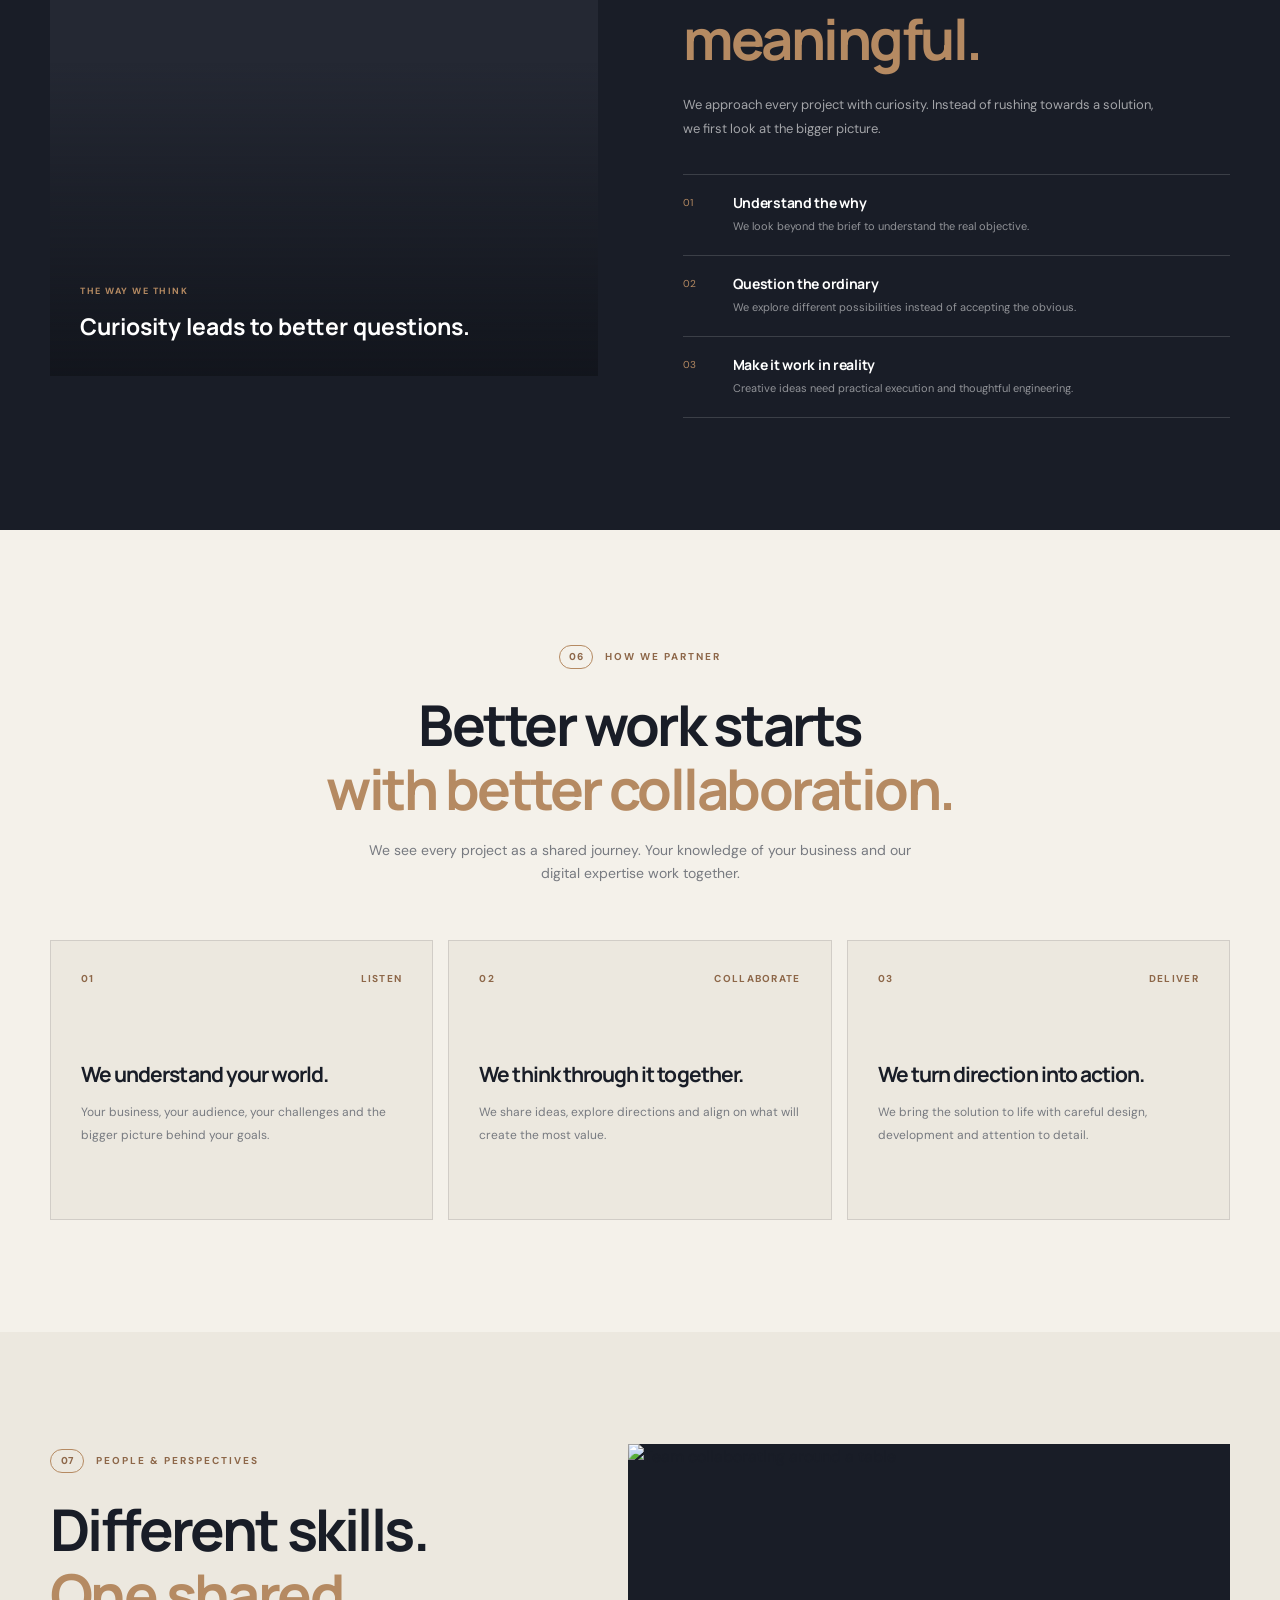
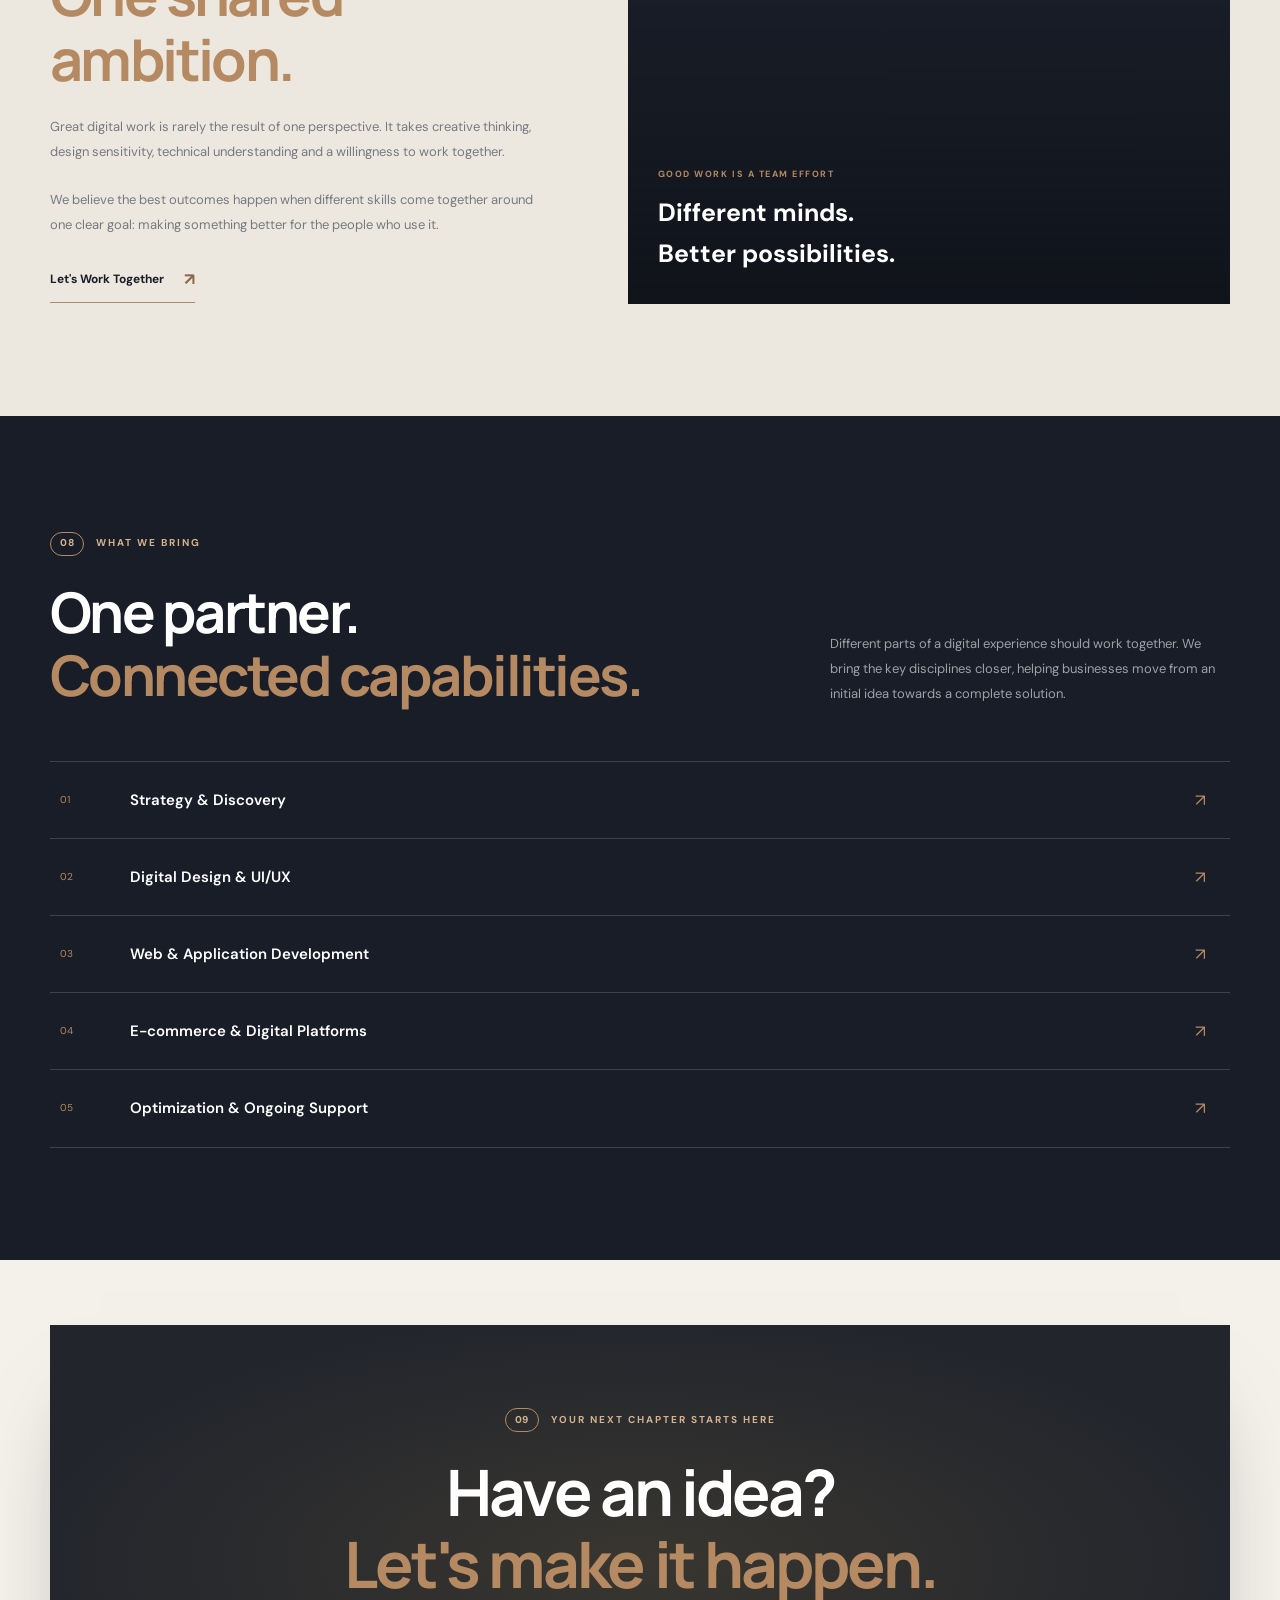
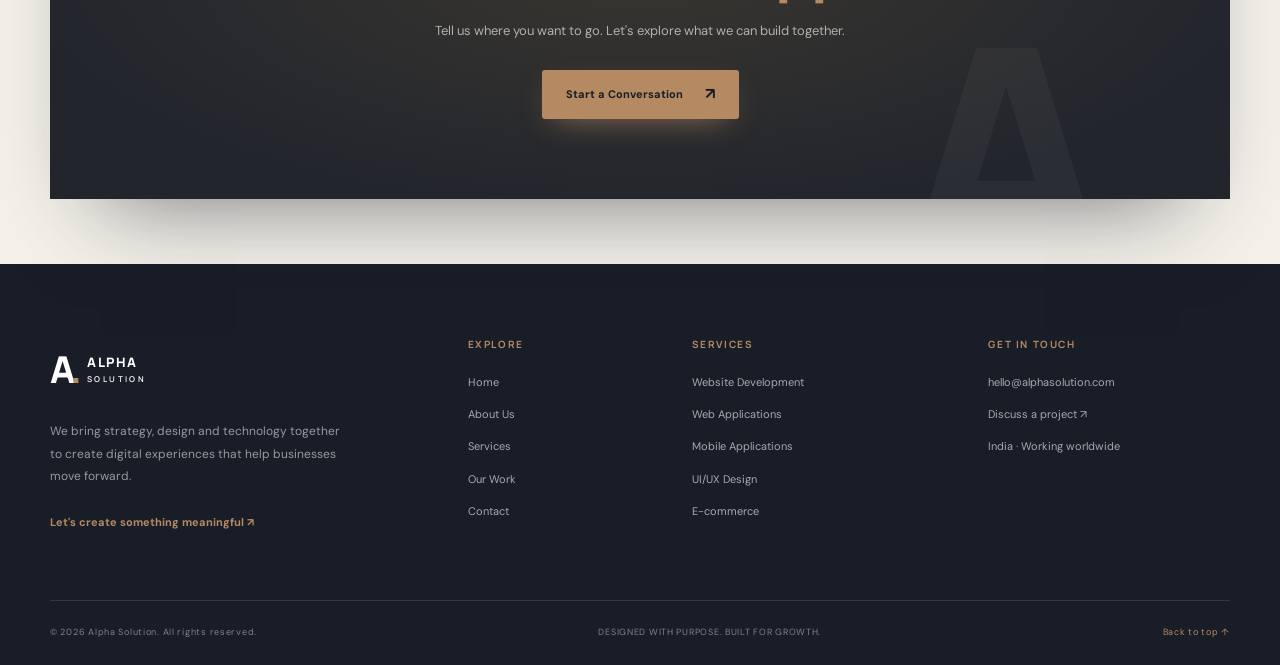
==== commit cc6b498f: "logo add" ====
--- a/about.html
+++ b/about.html
@@ -1,542 +1,574 @@
-<!DOCTYPE html>
+<!doctype html>
 <html lang="en">
-<head>
-  <meta charset="UTF-8" />
-  <meta name="viewport" content="width=device-width, initial-scale=1.0" />
-
-  <title>About Us | Alpha Solution — Digital Thinking, Real Impact</title>
-  <meta name="description" content="Discover Alpha Solution, a digital partner bringing strategy, design and technology together to help businesses create meaningful digital experiences." />
-
-  <link rel="preconnect" href="https://fonts.googleapis.com">
-  <link rel="preconnect" href="https://fonts.gstatic.com" crossorigin>
-  <link href="https://fonts.googleapis.com/css2?family=DM+Sans:wght@400;500;600;700&family=Manrope:wght@400;500;600;700;800&display=swap" rel="stylesheet">
-
-  <meta name="theme-color" content="#191D27" />
-  <link rel="stylesheet" href="style.css" />
-  <link rel="stylesheet" href="premium.css" />
-  <script src="script.js" defer></script>
-</head>
-
-<body>
-
-  <div class="scroll-progress" id="scrollProgress" aria-hidden="true"></div>
-
-  <!-- NAVBAR -->
-  <header class="navbar" id="navbar">
-    <div class="container nav-inner">
-      <a href="index.html" class="brand">
-        <span class="brand-symbol">A<span>.</span></span>
-        <span class="brand-name">ALPHA <small>SOLUTION</small></span>
-      </a>
-
-      <button class="menu-toggle" id="menuToggle" aria-label="Toggle navigation" aria-expanded="false">
-        <span></span><span></span>
-      </button>
-
-      <nav class="nav-links" id="navLinks">
-        <a href="index.html">Home</a>
-        <a href="about.html" class="active">About Us</a>
-        <!-- <a href="services.html">Services</a>
-        <a href="index.html#work">Our Work</a> -->
-        <a href="contact.html">Contact</a>
-        <a href="contact.html" class="nav-cta">Let's Talk <span>↗</span></a>
-      </nav>
-    </div>
-  </header>
-
-  <main>
-
-    <!-- ABOUT HERO -->
-    <section class="about-hero">
-      <div class="about-hero-image" data-parallax="0.12"></div>
-      <div class="about-hero-overlay"></div>
-
-      <div class="container about-hero-content">
-        <div class="eyebrow light-eyebrow">
-          <span class="eyebrow-line"></span>
-          A LITTLE ABOUT ALPHA
-        </div>
-
-        <h1>
-          We believe in<br>
-          building things<br>
-          <span>that move forward.</span>
-        </h1>
-
-        <p>
-          We bring creative thinking and technology together to help
-          businesses solve problems, create better experiences and
-          move confidently into the digital future.
-        </p>
-
-        <div class="about-hero-actions">
-          <a href="#our-story" class="btn btn-gold">Get to Know Us <span>↓</span></a>
-          <span>STRATEGY · CREATIVITY · TECHNOLOGY</span>
-        </div>
+  <head>
+    <meta charset="UTF-8" />
+    <meta name="viewport" content="width=device-width, initial-scale=1.0" />
+
+    <title>About Us | Alpha Solution — Digital Thinking, Real Impact</title>
+    <meta
+      name="description"
+      content="Discover Alpha Solution, a digital partner bringing strategy, design and technology together to help businesses create meaningful digital experiences."
+    />
+
+    <link rel="preconnect" href="https://fonts.googleapis.com" />
+    <link rel="preconnect" href="https://fonts.gstatic.com" crossorigin />
+    <link
+      href="https://fonts.googleapis.com/css2?family=DM+Sans:wght@400;500;600;700&family=Manrope:wght@400;500;600;700;800&display=swap"
+      rel="stylesheet"
+    />
+
+    <meta name="theme-color" content="#191D27" />
+    <link rel="stylesheet" href="style.css" />
+    <link rel="stylesheet" href="premium.css" />
+    <script src="script.js" defer></script>
+  </head>
+
+  <body>
+    <div class="scroll-progress" id="scrollProgress" aria-hidden="true"></div>
+
+    <!-- NAVBAR -->
+    <header class="navbar" id="navbar">
+      <div class="container nav-inner">
+        <!-- Alpha Solution Logo -->
+        <a href="index.html" class="brand">
+          <img
+            src="assets/logo-black.png"
+            alt="Alpha Solution Logo"
+            class="brand-logo"
+          />
+        </a>
+
+        <button
+          class="menu-toggle"
+          id="menuToggle"
+          aria-label="Toggle navigation"
+          aria-expanded="false"
+        >
+          <span></span>
+          <span></span>
+        </button>
+
+        <nav class="nav-links" id="navLinks">
+          <a href="index.html" class="active">Home</a>
+          <a href="about.html">About Us</a>
+          <!-- <a href="services.html">Services</a>
+      <a href="#work">Our Work</a> -->
+          <a href="contact.html">Contact</a>
+
+          <a href="contact.html" class="nav-cta"> Let's Talk <span>↗</span> </a>
+        </nav>
       </div>
-
-      <div class="about-hero-index">01 — OUR STORY</div>
-    </section>
-
-    <!-- INTRODUCTION -->
-    <section class="about-intro section-space" id="our-story">
+    </header>
+
+    <main>
+      <!-- ABOUT HERO -->
+      <section class="about-hero">
+        <div class="about-hero-image" data-parallax="0.12"></div>
+        <div class="about-hero-overlay"></div>
+
+        <div class="container about-hero-content">
+          <div class="eyebrow light-eyebrow">
+            <span class="eyebrow-line"></span>
+            A LITTLE ABOUT ALPHA
+          </div>
+
+          <h1>
+            We believe in<br />
+            building things<br />
+            <span>that move forward.</span>
+          </h1>
+
+          <p>
+            We bring creative thinking and technology together to help
+            businesses solve problems, create better experiences and move
+            confidently into the digital future.
+          </p>
+
+          <div class="about-hero-actions">
+            <a href="#our-story" class="btn btn-gold"
+              >Get to Know Us <span>↓</span></a
+            >
+            <span>STRATEGY · CREATIVITY · TECHNOLOGY</span>
+          </div>
+        </div>
+
+        <div class="about-hero-index">01 — OUR STORY</div>
+      </section>
+
+      <!-- INTRODUCTION -->
+      <section class="about-intro section-space" id="our-story">
+        <div class="container">
+          <div class="about-intro-grid">
+            <div class="about-intro-label">
+              <div class="chapter"><b>01</b> WHO WE ARE</div>
+              <span class="about-large-number">A.</span>
+              <p>Ideas deserve<br />better execution.</p>
+            </div>
+
+            <div class="about-intro-content">
+              <h2>
+                We're not here to simply build websites.
+                <span>We're here to build better digital experiences.</span>
+              </h2>
+
+              <p>
+                Alpha Solution is a digital solutions partner focused on
+                bringing business ideas to life through strategy, design and
+                technology.
+              </p>
+
+              <p>
+                We believe every business has a unique story, a different
+                challenge and a distinct vision for the future. That's why we
+                don't believe in one-size-fits-all digital solutions.
+              </p>
+
+              <p>
+                We take time to understand the people behind a business, the
+                needs of its audience and the goals it wants to achieve. From
+                there, we work towards creating digital products and experiences
+                that are useful, thoughtful and built with purpose.
+              </p>
+
+              <a href="services.html" class="text-link">
+                Explore What We Do <span>↗</span>
+              </a>
+            </div>
+          </div>
+        </div>
+      </section>
+
+      <!-- BRAND STATEMENT -->
+      <section class="manifesto">
+        <div class="container">
+          <div class="chapter light"><b>02</b> OUR MANIFESTO</div>
+
+          <p class="manifesto-text" id="manifestoText">
+            Technology creates possibilities. A business is more than its
+            website: it is a story, a promise and a group of people. Our job is
+            to give that story a digital home that feels
+            <em class="hl">clear</em>, <em class="hl">human</em> and built to
+            last. Good thinking turns possibility into
+            <em class="hl">progress.</em>
+          </p>
+
+          <div class="manifesto-sign">
+            <span>THINK DIFFERENTLY. BUILD INTENTIONALLY.</span>
+            <span>ALPHA SOLUTION <span class="statement-dot">●</span></span>
+          </div>
+        </div>
+      </section>
+
+      <!-- VISION AND MISSION -->
+      <section class="vision-section section-space">
+        <div class="container">
+          <div class="vision-heading">
+            <div>
+              <div class="chapter"><b>03</b> OUR DIRECTION</div>
+              <h2>Driven by purpose.<br /><span>Focused on progress.</span></h2>
+            </div>
+
+            <p>
+              Our direction is simple: create digital solutions that are
+              meaningful for people and valuable for businesses.
+            </p>
+          </div>
+
+          <div class="vision-grid">
+            <article class="vision-card vision-main">
+              <span class="vision-number">01 / OUR VISION</span>
+              <div class="vision-symbol">◎</div>
+              <h3>
+                A future where better digital experiences make business better.
+              </h3>
+              <p>
+                We aspire to contribute to a digital world where technology
+                feels more useful, experiences feel more human and businesses
+                can turn their ambitions into reality.
+              </p>
+              <span class="vision-card-decoration">VISION</span>
+            </article>
+
+            <article class="vision-card">
+              <span class="vision-number">02 / OUR MISSION</span>
+              <div class="vision-symbol">✳</div>
+              <h3>Turn ideas into purposeful digital solutions.</h3>
+              <p>
+                We bring strategy, design and development together to create
+                digital products that solve real problems and support meaningful
+                business goals.
+              </p>
+            </article>
+          </div>
+        </div>
+      </section>
+
+      <!-- VALUES -->
+      <section class="values-section section-space">
+        <div class="container">
+          <div class="section-heading centered">
+            <div class="chapter"><b>04</b> WHAT GUIDES US</div>
+            <h2>Our values shape<br /><span>everything we create.</span></h2>
+            <p>
+              These are not just words on a page. They are the principles behind
+              our decisions, collaborations and work.
+            </p>
+          </div>
+
+          <div class="values-grid">
+            <article class="value-card">
+              <span class="value-index">01</span>
+              <div class="value-icon">◎</div>
+              <h3>Purpose Before Pixels</h3>
+              <p>
+                We start by understanding the problem. Every design decision and
+                technical choice should have a reason.
+              </p>
+            </article>
+
+            <article class="value-card">
+              <span class="value-index">02</span>
+              <div class="value-icon">✳</div>
+              <h3>People First</h3>
+              <p>
+                We create with real people in mind. Clear interactions,
+                thoughtful experiences and genuine usability matter.
+              </p>
+            </article>
+
+            <article class="value-card">
+              <span class="value-index">03</span>
+              <div class="value-icon">⌘</div>
+              <h3>Quality in the Details</h3>
+              <p>
+                From visual consistency to technical performance, we believe the
+                small details make a meaningful difference.
+              </p>
+            </article>
+
+            <article class="value-card">
+              <span class="value-index">04</span>
+              <div class="value-icon">↗</div>
+              <h3>Always Improving</h3>
+              <p>
+                We stay curious, learn continuously and look for smarter ways to
+                solve problems.
+              </p>
+            </article>
+
+            <article class="value-card">
+              <span class="value-index">05</span>
+              <div class="value-icon">◇</div>
+              <h3>Honest Collaboration</h3>
+              <p>
+                We value open communication, shared understanding and
+                partnerships built on trust.
+              </p>
+            </article>
+
+            <article class="value-card">
+              <span class="value-index">06</span>
+              <div class="value-icon">∞</div>
+              <h3>Built for the Future</h3>
+              <p>
+                We think beyond launch day, considering flexibility,
+                maintainability and long-term possibilities.
+              </p>
+            </article>
+          </div>
+        </div>
+      </section>
+
+      <!-- HOW WE THINK -->
+      <section class="thinking-section section-space">
+        <div class="container thinking-grid">
+          <div class="thinking-image">
+            <img
+              src="https://images.unsplash.com/photo-1524758631624-e2822e304c36?auto=format&fit=crop&w=1200&q=85"
+              alt="Modern creative workspace where ideas take shape"
+              loading="lazy"
+            />
+
+            <div class="thinking-image-caption">
+              <span>THE WAY WE THINK</span>
+              <strong>Curiosity leads to better questions.</strong>
+            </div>
+          </div>
+
+          <div class="thinking-content">
+            <div class="chapter light"><b>05</b> OUR MINDSET</div>
+
+            <h2>
+              Don't just ask<br />
+              what's possible.<br />
+              Ask <span>what's meaningful.</span>
+            </h2>
+
+            <p>
+              We approach every project with curiosity. Instead of rushing
+              towards a solution, we first look at the bigger picture.
+            </p>
+
+            <div class="thinking-points">
+              <article>
+                <span>01</span>
+                <div>
+                  <h3>Understand the why</h3>
+                  <p>
+                    We look beyond the brief to understand the real objective.
+                  </p>
+                </div>
+              </article>
+
+              <article>
+                <span>02</span>
+                <div>
+                  <h3>Question the ordinary</h3>
+                  <p>
+                    We explore different possibilities instead of accepting the
+                    obvious.
+                  </p>
+                </div>
+              </article>
+
+              <article>
+                <span>03</span>
+                <div>
+                  <h3>Make it work in reality</h3>
+                  <p>
+                    Creative ideas need practical execution and thoughtful
+                    engineering.
+                  </p>
+                </div>
+              </article>
+            </div>
+          </div>
+        </div>
+      </section>
+
+      <!-- WORKING TOGETHER -->
+      <section class="partnership-section section-space">
+        <div class="container">
+          <div class="section-heading centered">
+            <div class="chapter"><b>06</b> HOW WE PARTNER</div>
+            <h2>
+              Better work starts<br /><span>with better collaboration.</span>
+            </h2>
+            <p>
+              We see every project as a shared journey. Your knowledge of your
+              business and our digital expertise work together.
+            </p>
+          </div>
+
+          <div class="partnership-grid">
+            <article class="partnership-card">
+              <div class="partnership-top">
+                <span>01</span>
+                <span>LISTEN</span>
+              </div>
+              <h3>We understand your world.</h3>
+              <p>
+                Your business, your audience, your challenges and the bigger
+                picture behind your goals.
+              </p>
+            </article>
+
+            <article class="partnership-card">
+              <div class="partnership-top">
+                <span>02</span>
+                <span>COLLABORATE</span>
+              </div>
+              <h3>We think through it together.</h3>
+              <p>
+                We share ideas, explore directions and align on what will create
+                the most value.
+              </p>
+            </article>
+
+            <article class="partnership-card">
+              <div class="partnership-top">
+                <span>03</span>
+                <span>DELIVER</span>
+              </div>
+              <h3>We turn direction into action.</h3>
+              <p>
+                We bring the solution to life with careful design, development
+                and attention to detail.
+              </p>
+            </article>
+          </div>
+        </div>
+      </section>
+
+      <!-- TEAM PHILOSOPHY -->
+      <section class="about-team-section section-space">
+        <div class="container about-team-grid">
+          <div class="about-team-content">
+            <div class="chapter"><b>07</b> PEOPLE & PERSPECTIVES</div>
+
+            <h2>Different skills.<br /><span>One shared ambition.</span></h2>
+
+            <p>
+              Great digital work is rarely the result of one perspective. It
+              takes creative thinking, design sensitivity, technical
+              understanding and a willingness to work together.
+            </p>
+
+            <p>
+              We believe the best outcomes happen when different skills come
+              together around one clear goal: making something better for the
+              people who use it.
+            </p>
+
+            <a href="contact.html" class="text-link"
+              >Let's Work Together <span>↗</span></a
+            >
+          </div>
+
+          <div class="about-team-visual">
+            <img
+              src="https://images.unsplash.com/photo-1522071820081-009f0129c71c?auto=format&fit=crop&w=1200&q=85"
+              alt="Team collaborating around a table"
+              loading="lazy"
+            />
+
+            <div class="team-visual-note">
+              <span>GOOD WORK IS A TEAM EFFORT</span>
+              <strong>Different minds.<br />Better possibilities.</strong>
+            </div>
+          </div>
+        </div>
+      </section>
+
+      <!-- WHAT WE BRING -->
+      <section class="about-capabilities section-space">
+        <div class="container">
+          <div class="about-capabilities-heading">
+            <div>
+              <div class="chapter light"><b>08</b> WHAT WE BRING</div>
+              <h2>One partner.<br /><span>Connected capabilities.</span></h2>
+            </div>
+
+            <p>
+              Different parts of a digital experience should work together. We
+              bring the key disciplines closer, helping businesses move from an
+              initial idea towards a complete solution.
+            </p>
+          </div>
+
+          <div class="about-capabilities-list">
+            <a href="services.html">
+              <span>01</span>
+              <strong>Strategy & Discovery</strong>
+              <span>↗</span>
+            </a>
+            <a href="services.html">
+              <span>02</span>
+              <strong>Digital Design & UI/UX</strong>
+              <span>↗</span>
+            </a>
+            <a href="services.html">
+              <span>03</span>
+              <strong>Web & Application Development</strong>
+              <span>↗</span>
+            </a>
+            <a href="services.html">
+              <span>04</span>
+              <strong>E-commerce & Digital Platforms</strong>
+              <span>↗</span>
+            </a>
+            <a href="services.html">
+              <span>05</span>
+              <strong>Optimization & Ongoing Support</strong>
+              <span>↗</span>
+            </a>
+          </div>
+        </div>
+      </section>
+
+      <!-- FINAL CTA -->
+      <section class="about-final-cta">
+        <div class="container">
+          <div class="about-cta-inner">
+            <div class="chapter light">
+              <b>09</b> YOUR NEXT CHAPTER STARTS HERE
+            </div>
+
+            <h2>
+              Have an idea?<br />
+              <span>Let's make it happen.</span>
+            </h2>
+
+            <p>
+              Tell us where you want to go. Let's explore what we can build
+              together.
+            </p>
+
+            <a href="contact.html" class="btn btn-gold">
+              Start a Conversation <span>↗</span>
+            </a>
+
+            <span class="about-cta-decoration">A.</span>
+          </div>
+        </div>
+      </section>
+    </main>
+
+    <!-- FOOTER -->
+    <footer class="footer">
       <div class="container">
-        <div class="about-intro-grid">
-          <div class="about-intro-label">
-            <div class="chapter"><b>01</b> WHO WE ARE</div>
-            <span class="about-large-number">A.</span>
-            <p>Ideas deserve<br>better execution.</p>
-          </div>
-
-          <div class="about-intro-content">
-            <h2>
-              We're not here to simply build websites.
-              <span>We're here to build better digital experiences.</span>
-            </h2>
-
-            <p>
-              Alpha Solution is a digital solutions partner focused on
-              bringing business ideas to life through strategy, design
-              and technology.
-            </p>
-
-            <p>
-              We believe every business has a unique story, a different
-              challenge and a distinct vision for the future. That's why
-              we don't believe in one-size-fits-all digital solutions.
-            </p>
-
-            <p>
-              We take time to understand the people behind a business,
-              the needs of its audience and the goals it wants to achieve.
-              From there, we work towards creating digital products and
-              experiences that are useful, thoughtful and built with purpose.
-            </p>
-
-            <a href="services.html" class="text-link">
-              Explore What We Do <span>↗</span>
-            </a>
-          </div>
+        <div class="footer-main">
+          <div class="footer-about">
+            <a href="index.html" class="brand footer-brand">
+              <span class="brand-symbol">A<span>.</span></span>
+              <span class="brand-name">ALPHA <small>SOLUTION</small></span>
+            </a>
+
+            <p>
+              We bring strategy, design and technology together to create
+              digital experiences that help businesses move forward.
+            </p>
+
+            <a href="contact.html" class="footer-email">
+              Let's create something meaningful ↗
+            </a>
+          </div>
+
+          <div class="footer-column">
+            <h4>EXPLORE</h4>
+            <a href="index.html">Home</a>
+            <a href="about.html">About Us</a>
+            <a href="services.html">Services</a>
+            <a href="index.html#work">Our Work</a>
+            <a href="contact.html">Contact</a>
+          </div>
+
+          <div class="footer-column">
+            <h4>SERVICES</h4>
+            <a href="services.html">Website Development</a>
+            <a href="services.html">Web Applications</a>
+            <a href="services.html">Mobile Applications</a>
+            <a href="services.html">UI/UX Design</a>
+            <a href="services.html">E-commerce</a>
+          </div>
+
+          <div class="footer-column">
+            <h4>GET IN TOUCH</h4>
+            <a href="mailto:hello@alphasolution.com">hello@alphasolution.com</a>
+            <a href="contact.html">Discuss a project ↗</a>
+            <span>India · Working worldwide</span>
+          </div>
+        </div>
+
+        <div class="footer-bottom">
+          <span
+            >© <span id="year"></span> Alpha Solution. All rights
+            reserved.</span
+          >
+          <span>DESIGNED WITH PURPOSE. BUILT FOR GROWTH.</span>
+          <a href="#navbar">Back to top ↑</a>
         </div>
       </div>
-    </section>
-
-    <!-- BRAND STATEMENT -->
-    <section class="manifesto">
-      <div class="container">
-        <div class="chapter light"><b>02</b> OUR MANIFESTO</div>
-
-        <p class="manifesto-text" id="manifestoText">
-          Technology creates possibilities. A business is more than its website:
-          it is a story, a promise and a group of people. Our job is to give that
-          story a digital home that feels <em class="hl">clear</em>, <em class="hl">human</em>
-          and built to last. Good thinking turns possibility into <em class="hl">progress.</em>
-        </p>
-
-        <div class="manifesto-sign">
-          <span>THINK DIFFERENTLY. BUILD INTENTIONALLY.</span>
-          <span>ALPHA SOLUTION <span class="statement-dot">●</span></span>
-        </div>
-      </div>
-    </section>
-
-    <!-- VISION AND MISSION -->
-    <section class="vision-section section-space">
-      <div class="container">
-        <div class="vision-heading">
-          <div>
-            <div class="chapter"><b>03</b> OUR DIRECTION</div>
-            <h2>Driven by purpose.<br><span>Focused on progress.</span></h2>
-          </div>
-
-          <p>
-            Our direction is simple: create digital solutions that
-            are meaningful for people and valuable for businesses.
-          </p>
-        </div>
-
-        <div class="vision-grid">
-          <article class="vision-card vision-main">
-            <span class="vision-number">01 / OUR VISION</span>
-            <div class="vision-symbol">◎</div>
-            <h3>A future where better digital experiences make business better.</h3>
-            <p>
-              We aspire to contribute to a digital world where technology
-              feels more useful, experiences feel more human and businesses
-              can turn their ambitions into reality.
-            </p>
-            <span class="vision-card-decoration">VISION</span>
-          </article>
-
-          <article class="vision-card">
-            <span class="vision-number">02 / OUR MISSION</span>
-            <div class="vision-symbol">✳</div>
-            <h3>Turn ideas into purposeful digital solutions.</h3>
-            <p>
-              We bring strategy, design and development together to create
-              digital products that solve real problems and support
-              meaningful business goals.
-            </p>
-          </article>
-        </div>
-      </div>
-    </section>
-
-    <!-- VALUES -->
-    <section class="values-section section-space">
-      <div class="container">
-        <div class="section-heading centered">
-          <div class="chapter"><b>04</b> WHAT GUIDES US</div>
-          <h2>Our values shape<br><span>everything we create.</span></h2>
-          <p>
-            These are not just words on a page. They are the principles
-            behind our decisions, collaborations and work.
-          </p>
-        </div>
-
-        <div class="values-grid">
-
-          <article class="value-card">
-            <span class="value-index">01</span>
-            <div class="value-icon">◎</div>
-            <h3>Purpose Before Pixels</h3>
-            <p>
-              We start by understanding the problem. Every design
-              decision and technical choice should have a reason.
-            </p>
-          </article>
-
-          <article class="value-card">
-            <span class="value-index">02</span>
-            <div class="value-icon">✳</div>
-            <h3>People First</h3>
-            <p>
-              We create with real people in mind. Clear interactions,
-              thoughtful experiences and genuine usability matter.
-            </p>
-          </article>
-
-          <article class="value-card">
-            <span class="value-index">03</span>
-            <div class="value-icon">⌘</div>
-            <h3>Quality in the Details</h3>
-            <p>
-              From visual consistency to technical performance,
-              we believe the small details make a meaningful difference.
-            </p>
-          </article>
-
-          <article class="value-card">
-            <span class="value-index">04</span>
-            <div class="value-icon">↗</div>
-            <h3>Always Improving</h3>
-            <p>
-              We stay curious, learn continuously and look for
-              smarter ways to solve problems.
-            </p>
-          </article>
-
-          <article class="value-card">
-            <span class="value-index">05</span>
-            <div class="value-icon">◇</div>
-            <h3>Honest Collaboration</h3>
-            <p>
-              We value open communication, shared understanding
-              and partnerships built on trust.
-            </p>
-          </article>
-
-          <article class="value-card">
-            <span class="value-index">06</span>
-            <div class="value-icon">∞</div>
-            <h3>Built for the Future</h3>
-            <p>
-              We think beyond launch day, considering flexibility,
-              maintainability and long-term possibilities.
-            </p>
-          </article>
-
-        </div>
-      </div>
-    </section>
-
-    <!-- HOW WE THINK -->
-    <section class="thinking-section section-space">
-      <div class="container thinking-grid">
-        <div class="thinking-image">
-          <img
-            src="https://images.unsplash.com/photo-1524758631624-e2822e304c36?auto=format&fit=crop&w=1200&q=85"
-            alt="Modern creative workspace where ideas take shape"
-            loading="lazy"
-          />
-
-          <div class="thinking-image-caption">
-            <span>THE WAY WE THINK</span>
-            <strong>Curiosity leads to better questions.</strong>
-          </div>
-        </div>
-
-        <div class="thinking-content">
-          <div class="chapter light"><b>05</b> OUR MINDSET</div>
-
-          <h2>
-            Don't just ask<br>
-            what's possible.<br>
-            Ask <span>what's meaningful.</span>
-          </h2>
-
-          <p>
-            We approach every project with curiosity. Instead of rushing
-            towards a solution, we first look at the bigger picture.
-          </p>
-
-          <div class="thinking-points">
-            <article>
-              <span>01</span>
-              <div>
-                <h3>Understand the why</h3>
-                <p>We look beyond the brief to understand the real objective.</p>
-              </div>
-            </article>
-
-            <article>
-              <span>02</span>
-              <div>
-                <h3>Question the ordinary</h3>
-                <p>We explore different possibilities instead of accepting the obvious.</p>
-              </div>
-            </article>
-
-            <article>
-              <span>03</span>
-              <div>
-                <h3>Make it work in reality</h3>
-                <p>Creative ideas need practical execution and thoughtful engineering.</p>
-              </div>
-            </article>
-          </div>
-        </div>
-      </div>
-    </section>
-
-    <!-- WORKING TOGETHER -->
-    <section class="partnership-section section-space">
-      <div class="container">
-        <div class="section-heading centered">
-          <div class="chapter"><b>06</b> HOW WE PARTNER</div>
-          <h2>Better work starts<br><span>with better collaboration.</span></h2>
-          <p>
-            We see every project as a shared journey. Your knowledge
-            of your business and our digital expertise work together.
-          </p>
-        </div>
-
-        <div class="partnership-grid">
-          <article class="partnership-card">
-            <div class="partnership-top">
-              <span>01</span>
-              <span>LISTEN</span>
-            </div>
-            <h3>We understand your world.</h3>
-            <p>
-              Your business, your audience, your challenges and
-              the bigger picture behind your goals.
-            </p>
-          </article>
-
-          <article class="partnership-card">
-            <div class="partnership-top">
-              <span>02</span>
-              <span>COLLABORATE</span>
-            </div>
-            <h3>We think through it together.</h3>
-            <p>
-              We share ideas, explore directions and align on
-              what will create the most value.
-            </p>
-          </article>
-
-          <article class="partnership-card">
-            <div class="partnership-top">
-              <span>03</span>
-              <span>DELIVER</span>
-            </div>
-            <h3>We turn direction into action.</h3>
-            <p>
-              We bring the solution to life with careful design,
-              development and attention to detail.
-            </p>
-          </article>
-        </div>
-      </div>
-    </section>
-
-    <!-- TEAM PHILOSOPHY -->
-    <section class="about-team-section section-space">
-      <div class="container about-team-grid">
-        <div class="about-team-content">
-          <div class="chapter"><b>07</b> PEOPLE & PERSPECTIVES</div>
-
-          <h2>Different skills.<br><span>One shared ambition.</span></h2>
-
-          <p>
-            Great digital work is rarely the result of one perspective.
-            It takes creative thinking, design sensitivity, technical
-            understanding and a willingness to work together.
-          </p>
-
-          <p>
-            We believe the best outcomes happen when different skills
-            come together around one clear goal: making something better
-            for the people who use it.
-          </p>
-
-          <a href="contact.html" class="text-link">Let's Work Together <span>↗</span></a>
-        </div>
-
-        <div class="about-team-visual">
-          <img
-            src="https://images.unsplash.com/photo-1522071820081-009f0129c71c?auto=format&fit=crop&w=1200&q=85"
-            alt="Team collaborating around a table"
-            loading="lazy"
-          />
-
-          <div class="team-visual-note">
-            <span>GOOD WORK IS A TEAM EFFORT</span>
-            <strong>Different minds.<br>Better possibilities.</strong>
-          </div>
-        </div>
-      </div>
-    </section>
-
-    <!-- WHAT WE BRING -->
-    <section class="about-capabilities section-space">
-      <div class="container">
-        <div class="about-capabilities-heading">
-          <div>
-            <div class="chapter light"><b>08</b> WHAT WE BRING</div>
-            <h2>One partner.<br><span>Connected capabilities.</span></h2>
-          </div>
-
-          <p>
-            Different parts of a digital experience should work together.
-            We bring the key disciplines closer, helping businesses
-            move from an initial idea towards a complete solution.
-          </p>
-        </div>
-
-        <div class="about-capabilities-list">
-          <a href="services.html">
-            <span>01</span>
-            <strong>Strategy & Discovery</strong>
-            <span>↗</span>
-          </a>
-          <a href="services.html">
-            <span>02</span>
-            <strong>Digital Design & UI/UX</strong>
-            <span>↗</span>
-          </a>
-          <a href="services.html">
-            <span>03</span>
-            <strong>Web & Application Development</strong>
-            <span>↗</span>
-          </a>
-          <a href="services.html">
-            <span>04</span>
-            <strong>E-commerce & Digital Platforms</strong>
-            <span>↗</span>
-          </a>
-          <a href="services.html">
-            <span>05</span>
-            <strong>Optimization & Ongoing Support</strong>
-            <span>↗</span>
-          </a>
-        </div>
-      </div>
-    </section>
-
-    <!-- FINAL CTA -->
-    <section class="about-final-cta">
-      <div class="container">
-        <div class="about-cta-inner">
-          <div class="chapter light"><b>09</b> YOUR NEXT CHAPTER STARTS HERE</div>
-
-          <h2>
-            Have an idea?<br>
-            <span>Let's make it happen.</span>
-          </h2>
-
-          <p>
-            Tell us where you want to go. Let's explore what we
-            can build together.
-          </p>
-
-          <a href="contact.html" class="btn btn-gold">
-            Start a Conversation <span>↗</span>
-          </a>
-
-          <span class="about-cta-decoration">A.</span>
-        </div>
-      </div>
-    </section>
-
-  </main>
-
-  <!-- FOOTER -->
-  <footer class="footer">
-    <div class="container">
-      <div class="footer-main">
-
-        <div class="footer-about">
-          <a href="index.html" class="brand footer-brand">
-            <span class="brand-symbol">A<span>.</span></span>
-            <span class="brand-name">ALPHA <small>SOLUTION</small></span>
-          </a>
-
-          <p>
-            We bring strategy, design and technology together to create
-            digital experiences that help businesses move forward.
-          </p>
-
-          <a href="contact.html" class="footer-email">
-            Let's create something meaningful ↗
-          </a>
-        </div>
-
-        <div class="footer-column">
-          <h4>EXPLORE</h4>
-          <a href="index.html">Home</a>
-          <a href="about.html">About Us</a>
-          <a href="services.html">Services</a>
-          <a href="index.html#work">Our Work</a>
-          <a href="contact.html">Contact</a>
-        </div>
-
-        <div class="footer-column">
-          <h4>SERVICES</h4>
-          <a href="services.html">Website Development</a>
-          <a href="services.html">Web Applications</a>
-          <a href="services.html">Mobile Applications</a>
-          <a href="services.html">UI/UX Design</a>
-          <a href="services.html">E-commerce</a>
-        </div>
-
-        <div class="footer-column">
-          <h4>GET IN TOUCH</h4>
-          <a href="mailto:hello@alphasolution.com">hello@alphasolution.com</a>
-          <a href="contact.html">Discuss a project ↗</a>
-          <span>India · Working worldwide</span>
-        </div>
-
-      </div>
-
-      <div class="footer-bottom">
-        <span>© <span id="year"></span> Alpha Solution. All rights reserved.</span>
-        <span>DESIGNED WITH PURPOSE. BUILT FOR GROWTH.</span>
-        <a href="#navbar">Back to top ↑</a>
-      </div>
-    </div>
-  </footer>
-
-</body>
-</html>+    </footer>
+  </body>
+</html>
--- a/style.css
+++ b/style.css
@@ -3543,4 +3543,29 @@
   .contact-faq-item summary span {
     transition: none !important;
   }
+}
+
+/* Alpha Solution Navbar Logo */
+
+.brand {
+  display: inline-flex;
+  align-items: center;
+  flex-shrink: 0;
+  text-decoration: none;
+}
+
+.brand-logo {
+  display: block;
+  width: 190px;
+  height: auto;
+  max-height: 65px;
+  object-fit: contain;
+}
+
+/* Mobile */
+@media (max-width: 768px) {
+  .brand-logo {
+    width: 155px;
+    max-height: 55px;
+  }
 }
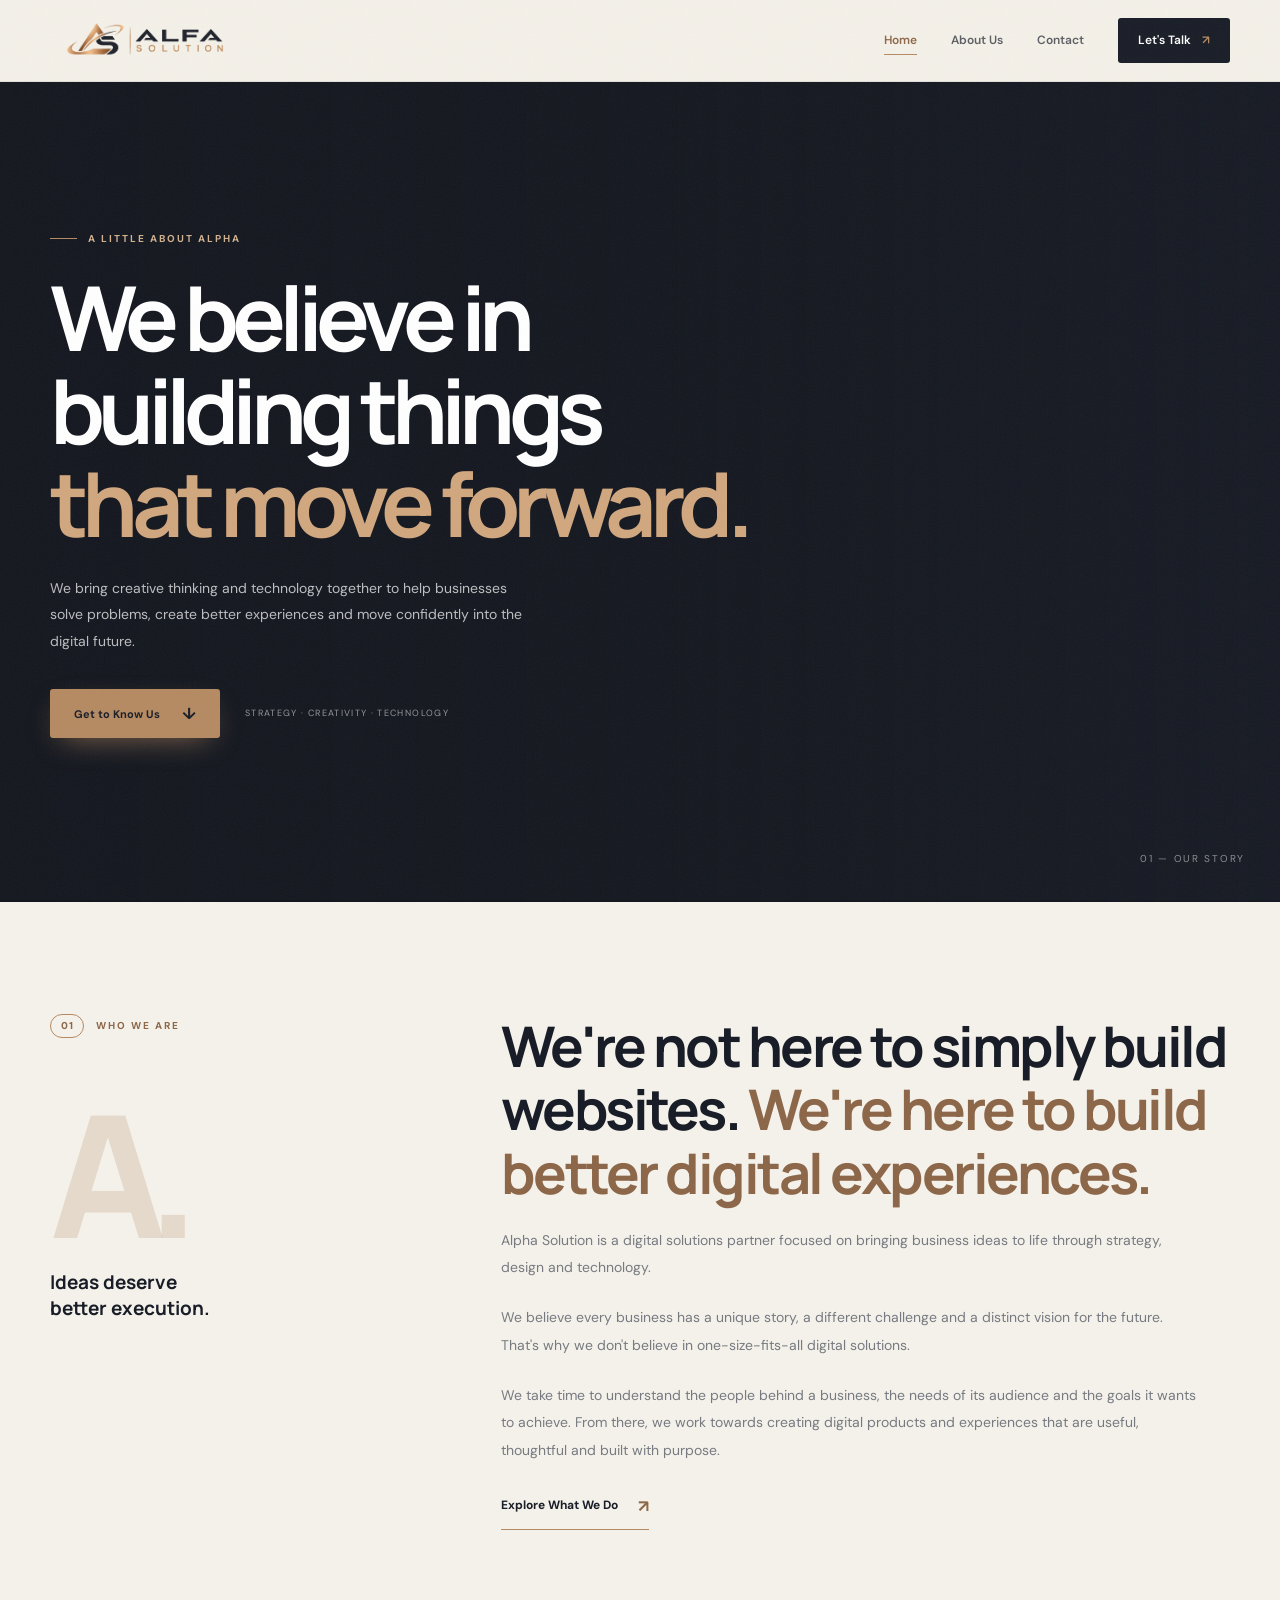
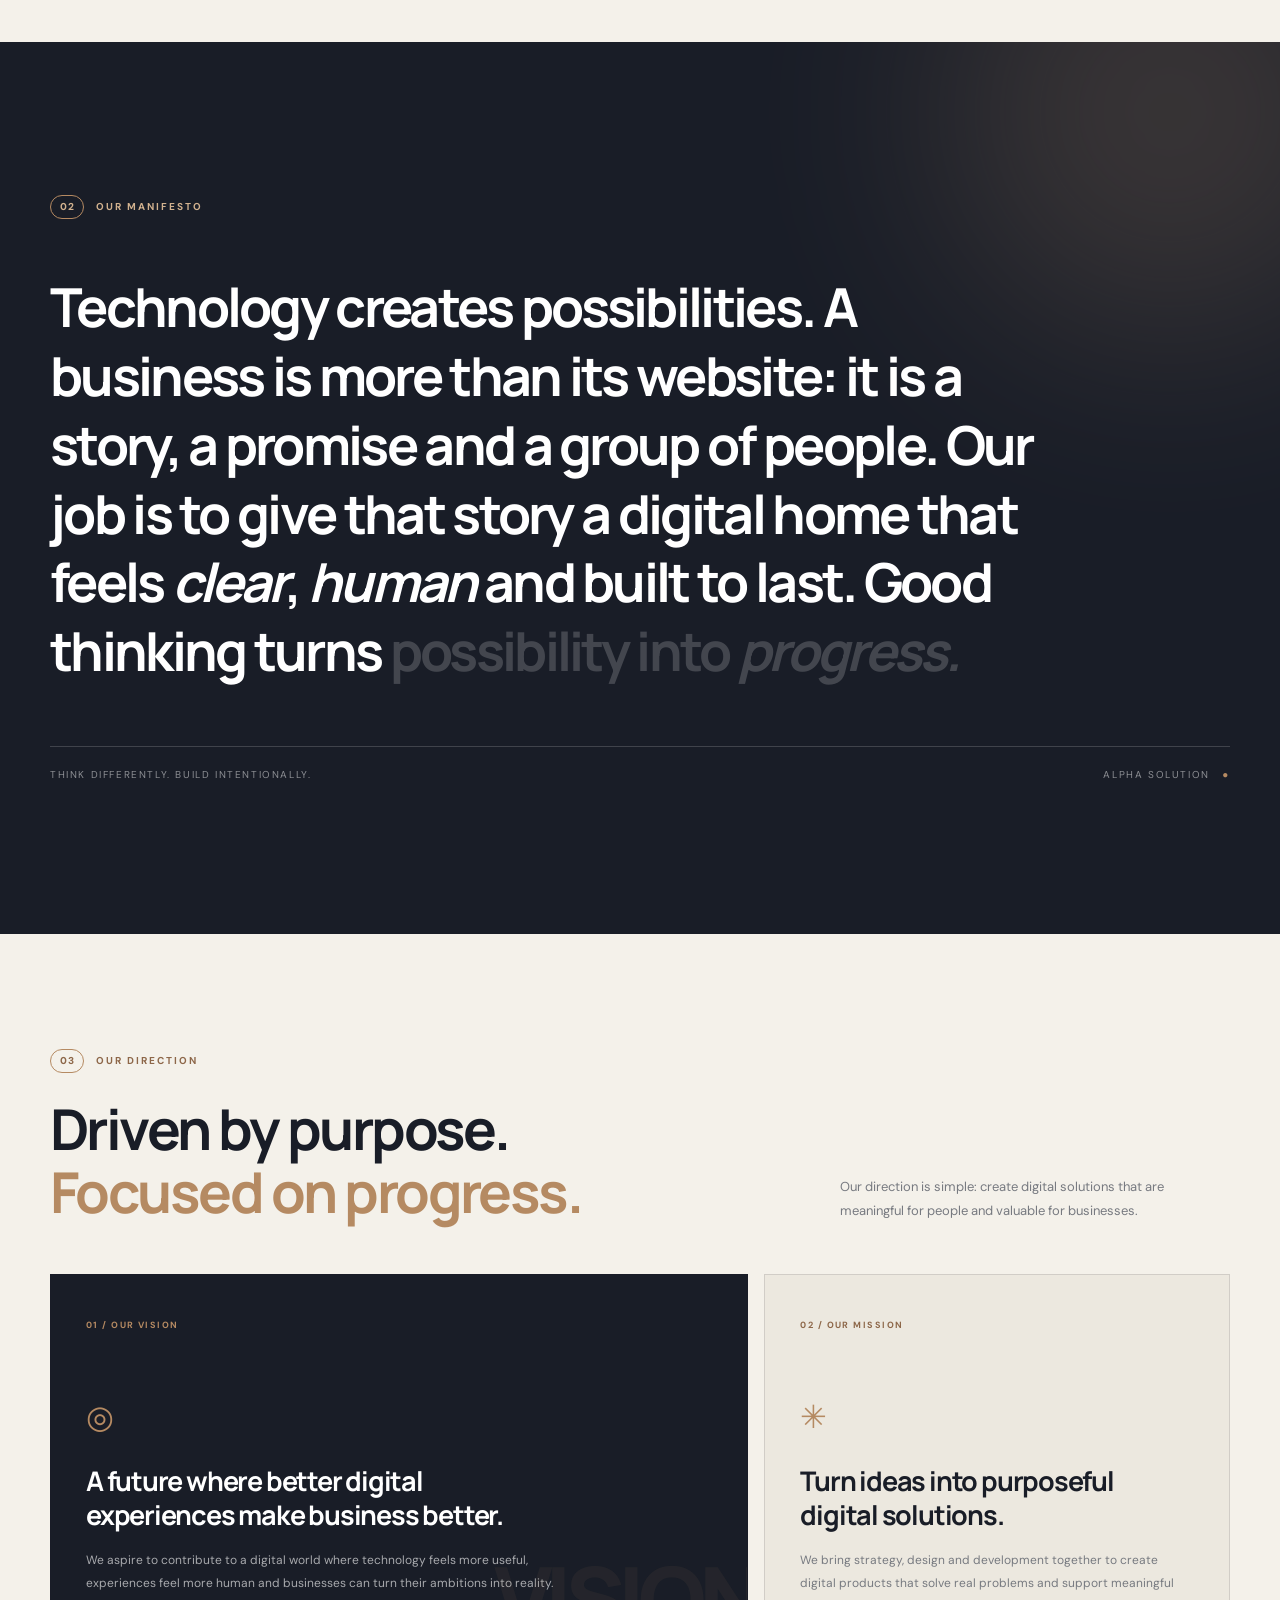
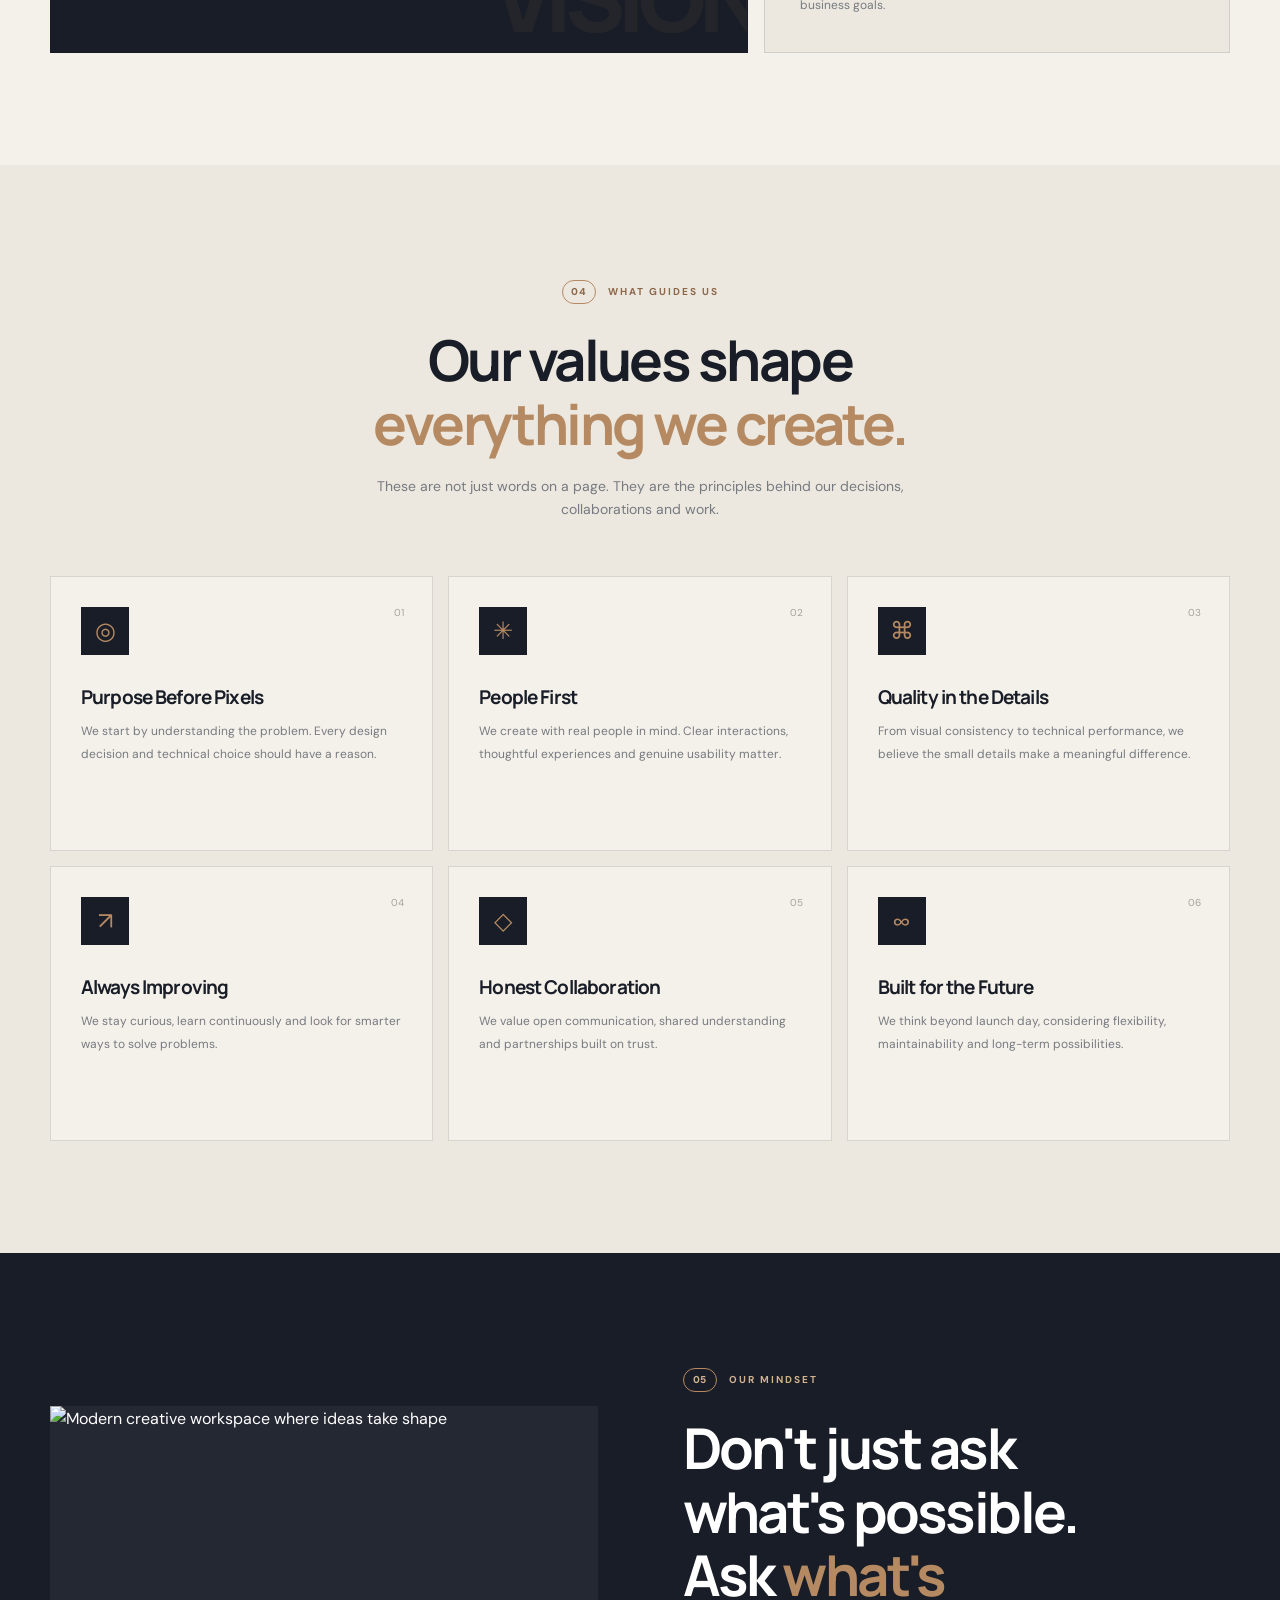
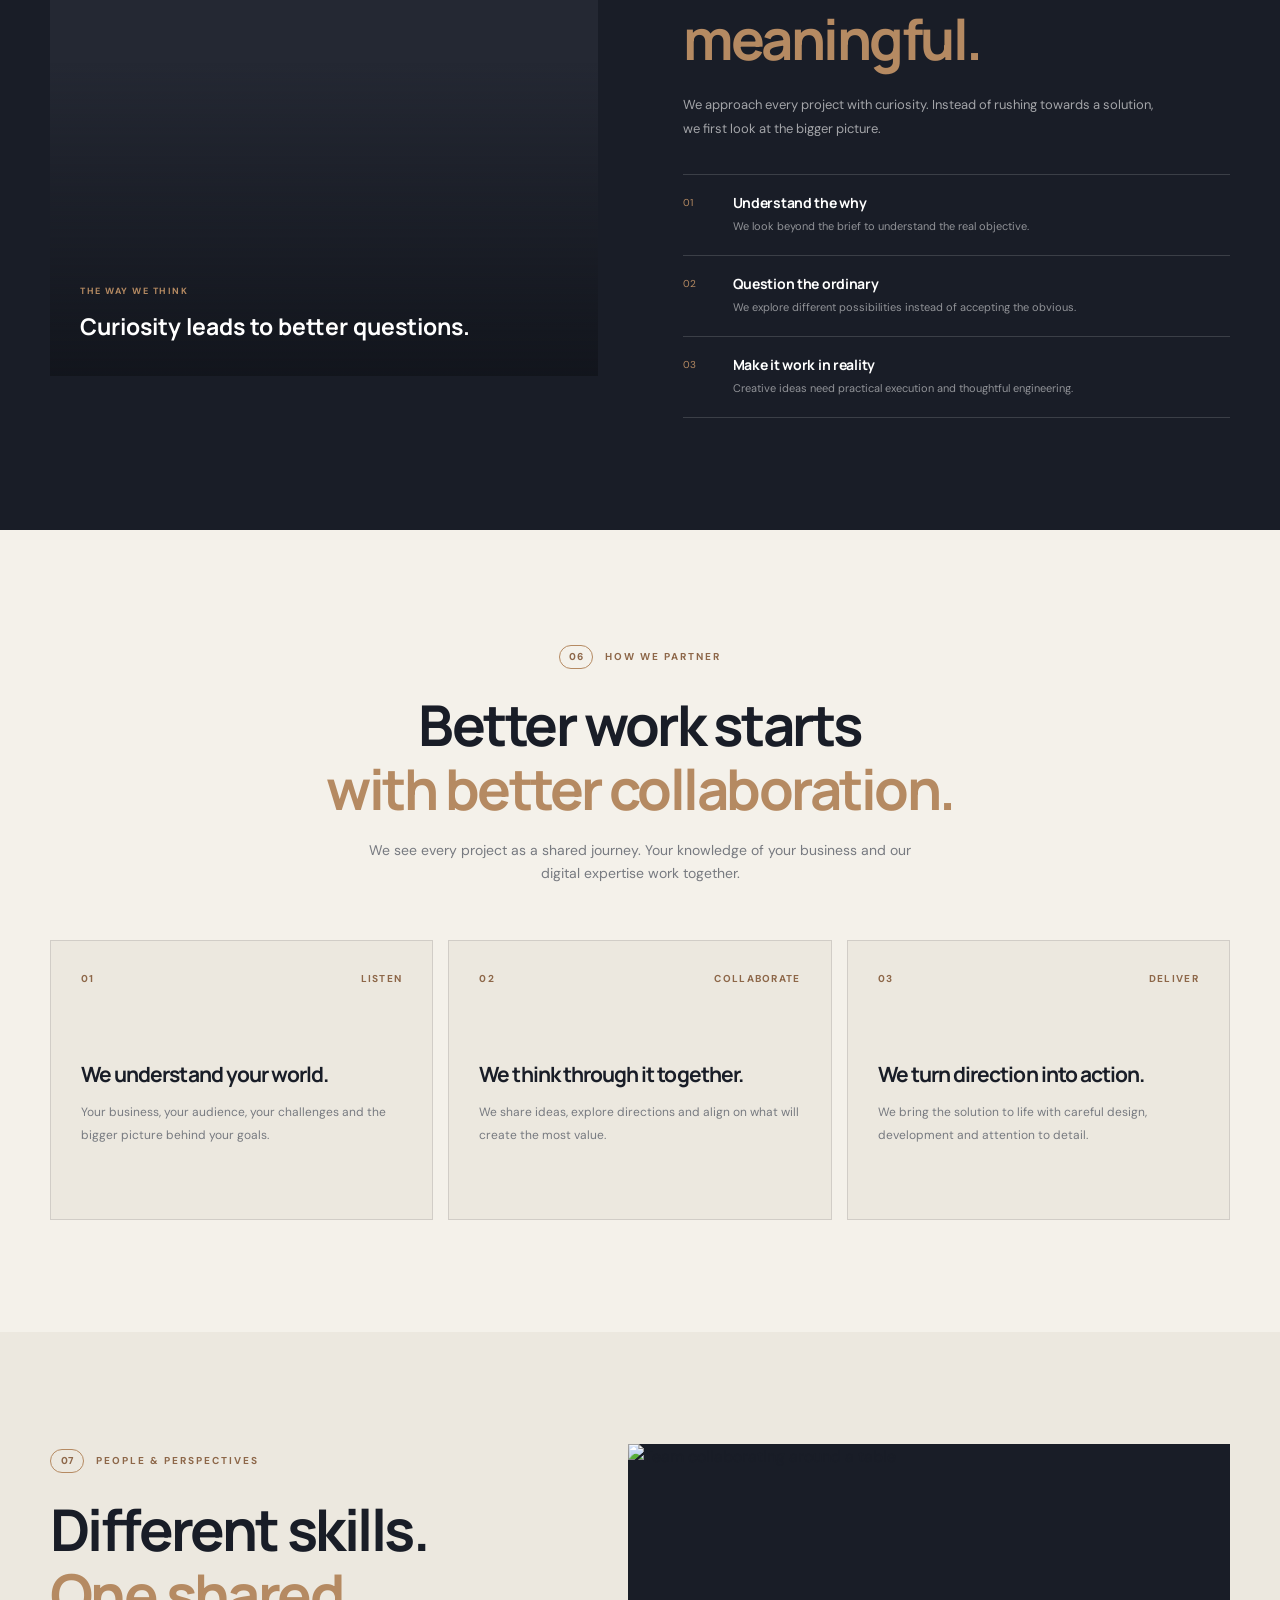
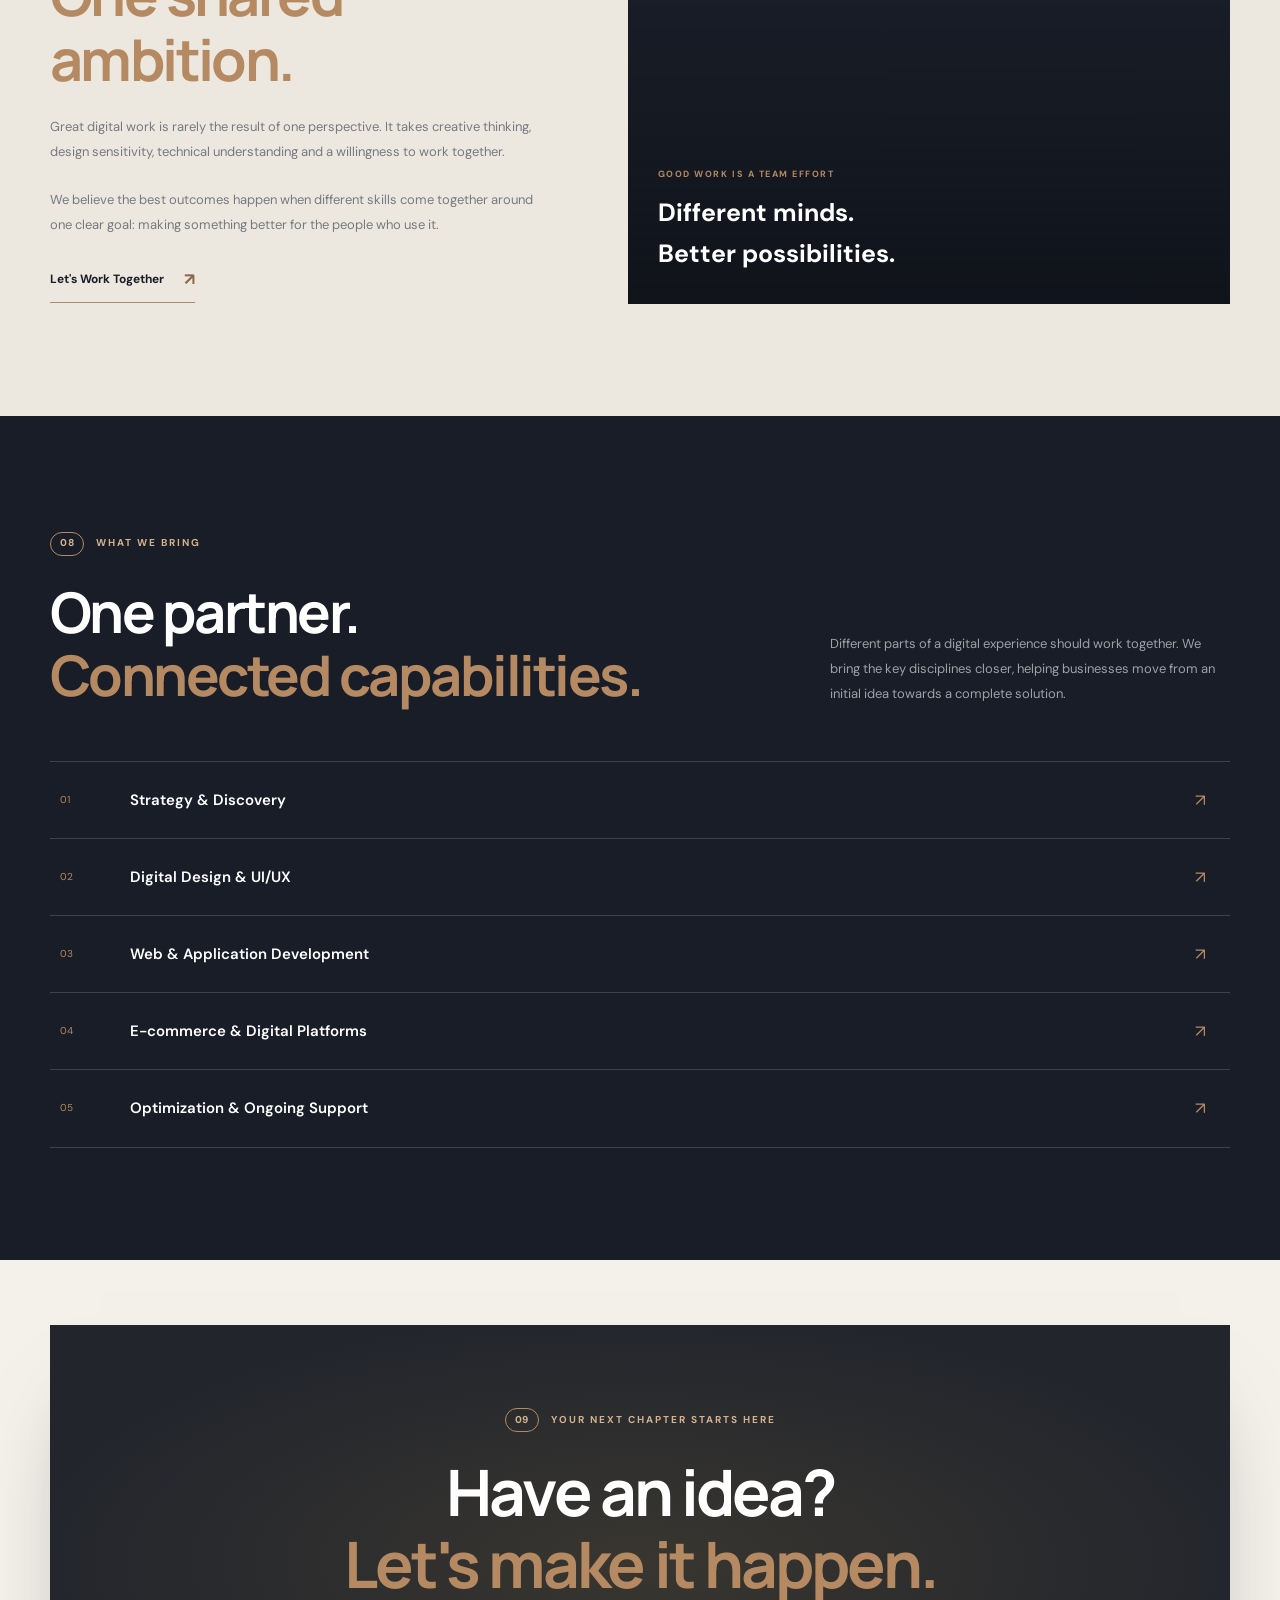
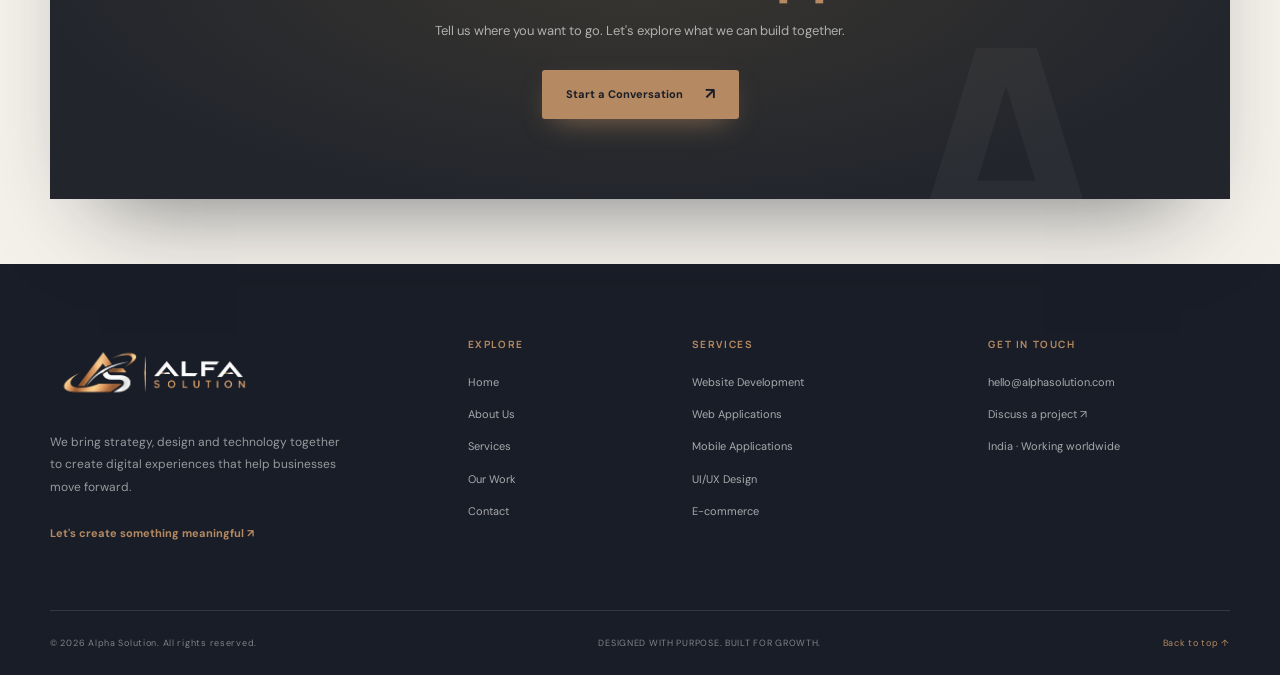
==== commit 4c6f586e: "commi" ====
--- a/about.html
+++ b/about.html
@@ -520,8 +520,11 @@
         <div class="footer-main">
           <div class="footer-about">
             <a href="index.html" class="brand footer-brand">
-              <span class="brand-symbol">A<span>.</span></span>
-              <span class="brand-name">ALPHA <small>SOLUTION</small></span>
+              <img
+                src="assets/logo-white.png"
+                alt="Alpha Solution Logo"
+                class="footer-brand-logo"
+              />
             </a>
 
             <p>
@@ -539,7 +542,7 @@
             <a href="index.html">Home</a>
             <a href="about.html">About Us</a>
             <a href="services.html">Services</a>
-            <a href="index.html#work">Our Work</a>
+            <a href="#work">Our Work</a>
             <a href="contact.html">Contact</a>
           </div>
 
--- a/style.css
+++ b/style.css
@@ -3568,4 +3568,27 @@
     width: 155px;
     max-height: 55px;
   }
+}
+
+/* Footer Brand Logo */
+
+.footer-brand {
+  display: inline-flex;
+  align-items: center;
+  margin-bottom: 22px;
+}
+
+.footer-brand-logo {
+  display: block;
+  width: 210px;
+  height: auto;
+  max-height: 75px;
+  object-fit: contain;
+}
+
+@media (max-width: 768px) {
+  .footer-brand-logo {
+    width: 180px;
+    max-height: 65px;
+  }
 }
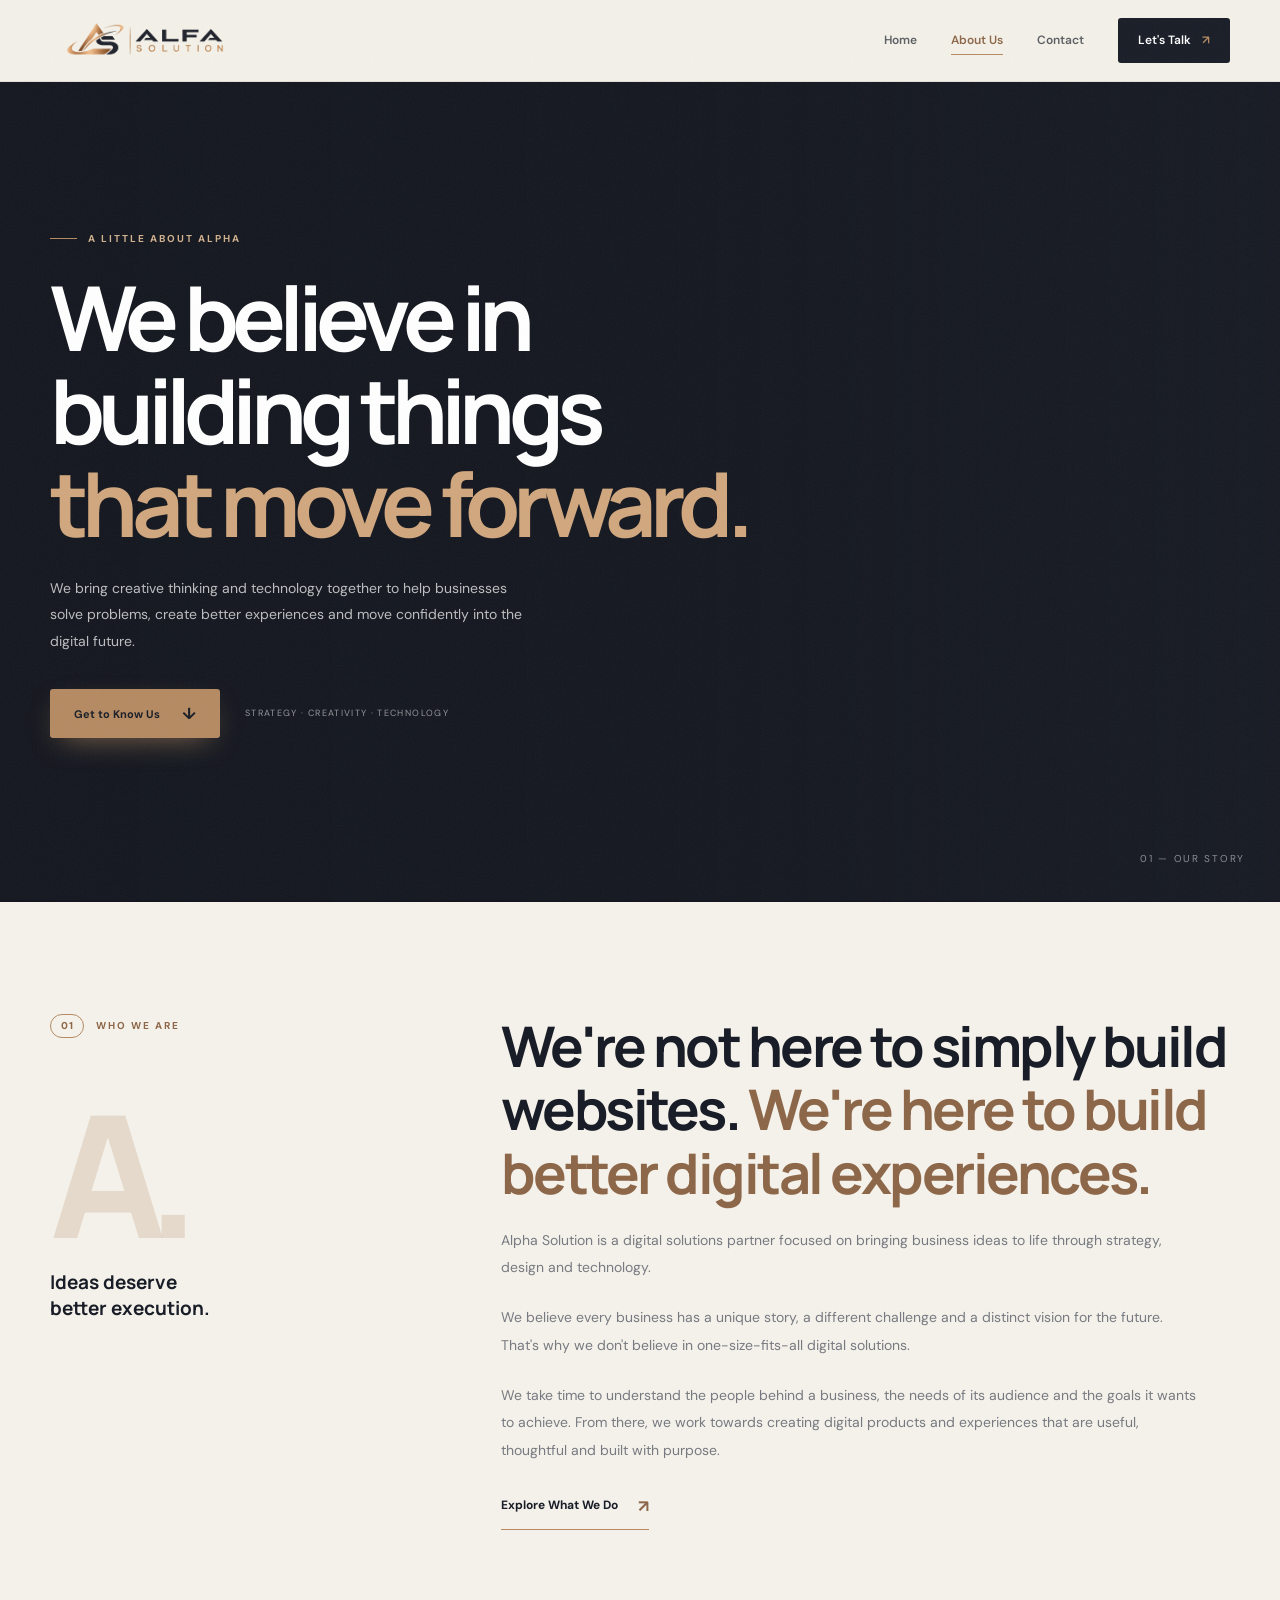
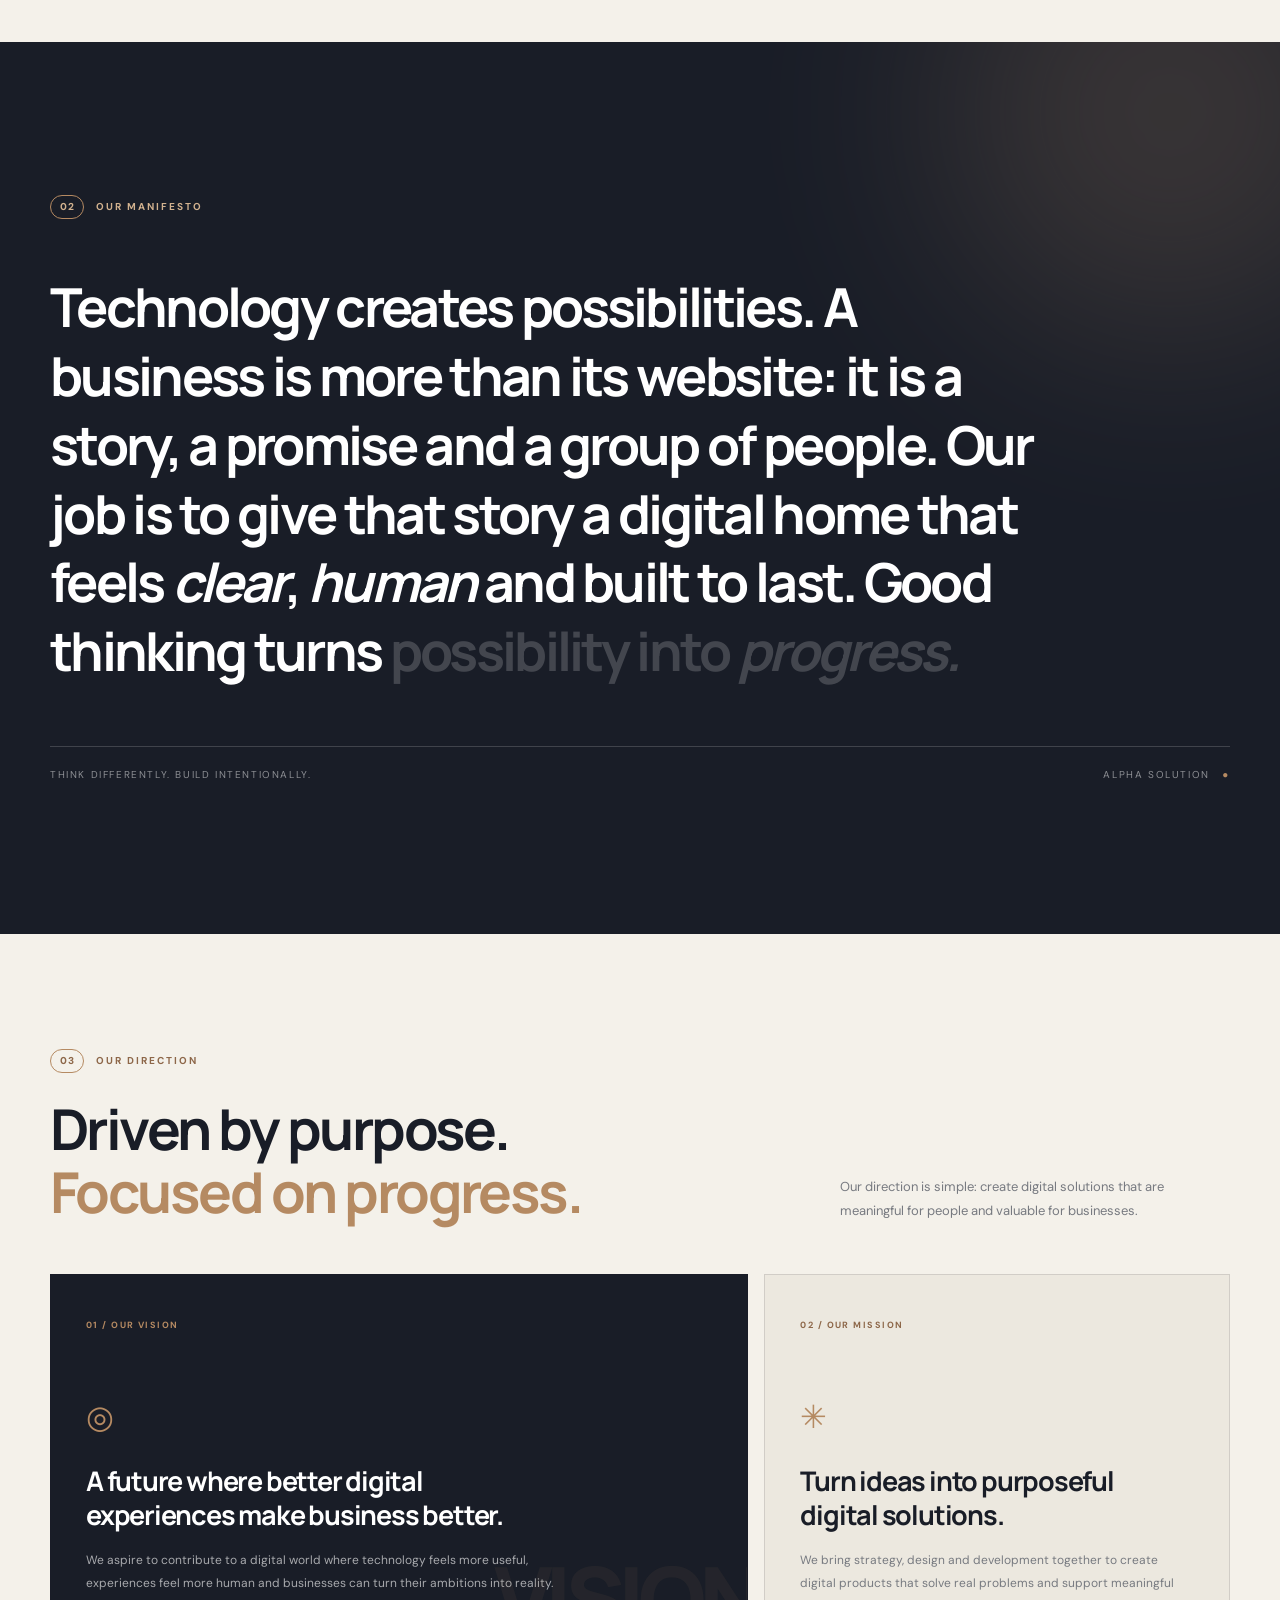
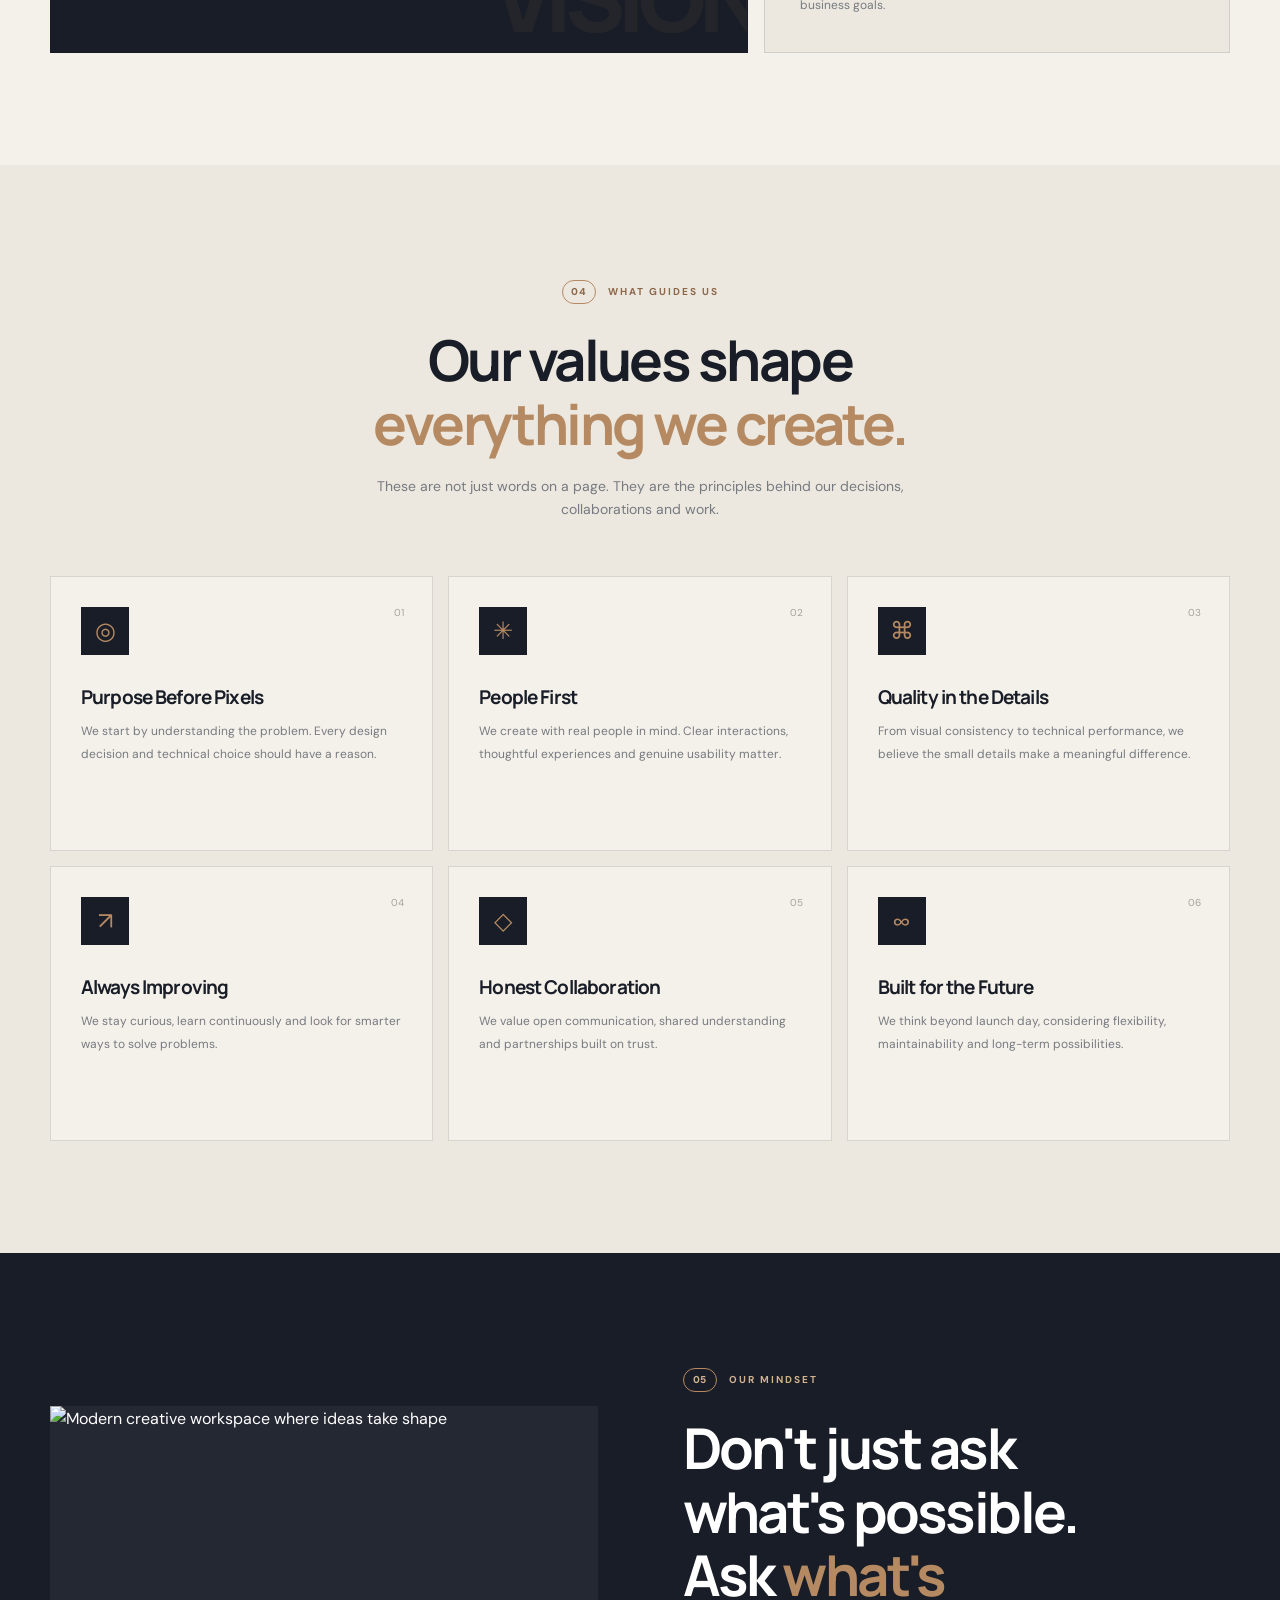
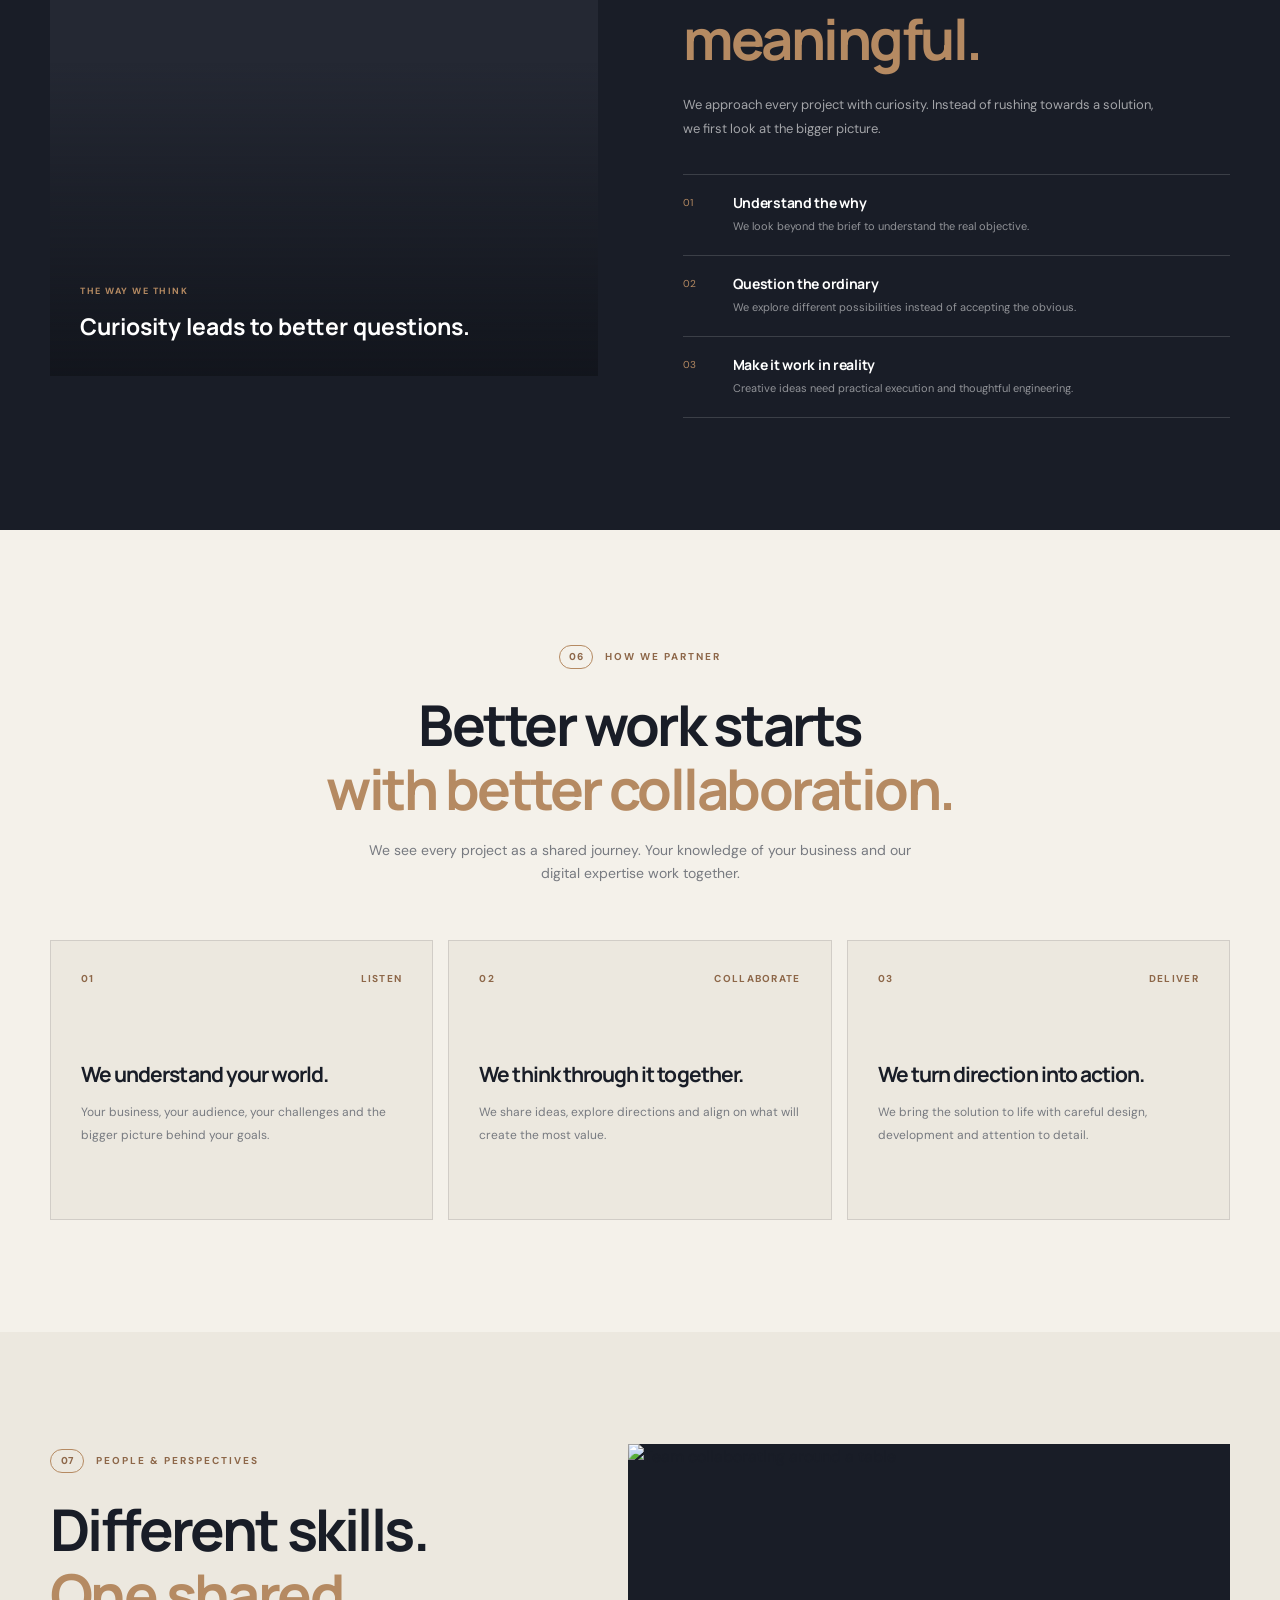
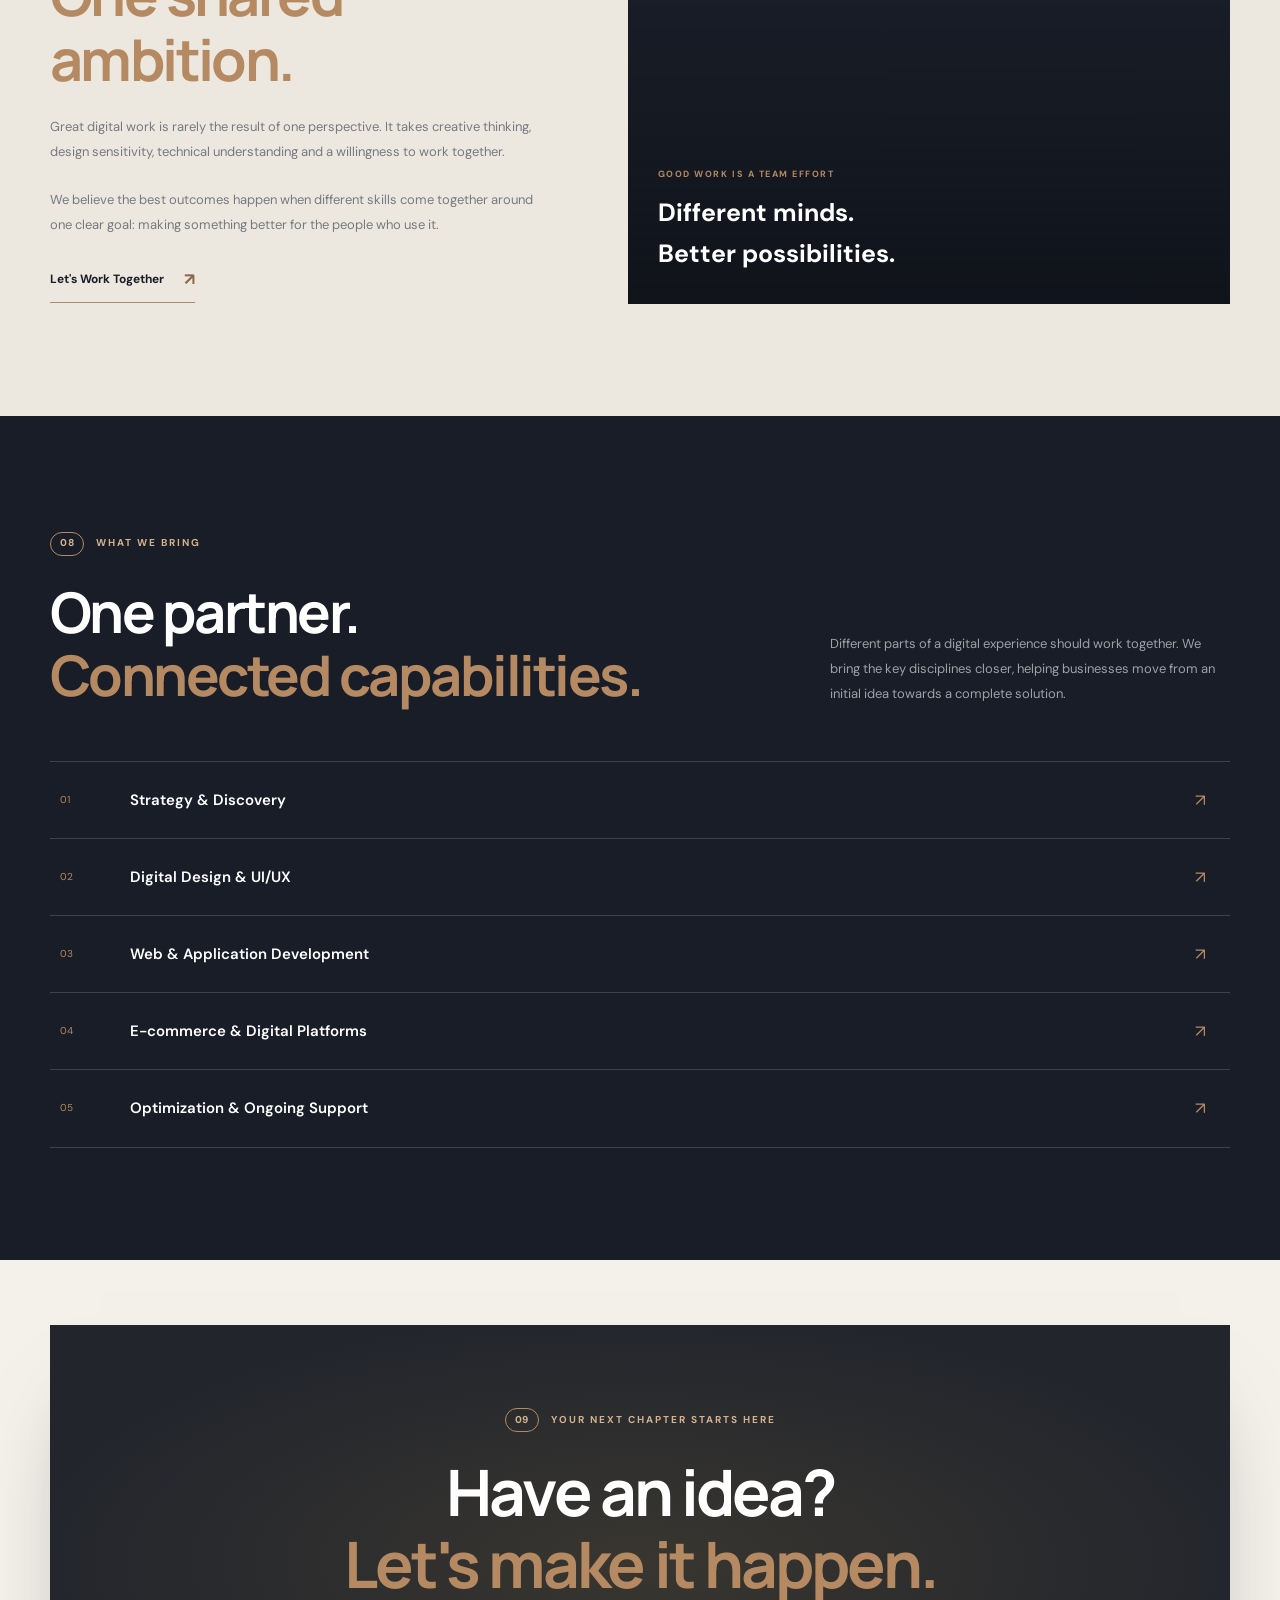
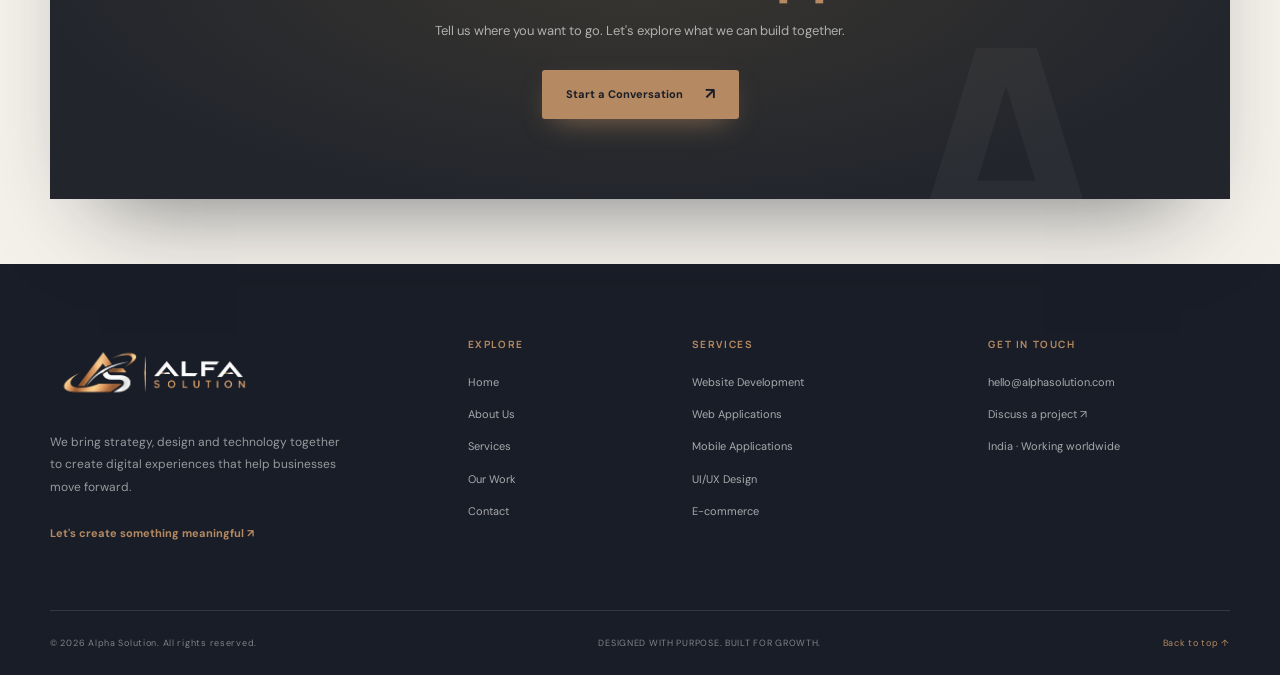
==== commit 5c11ddc4: "commit" ====
--- a/about.html
+++ b/about.html
@@ -49,8 +49,8 @@
         </button>
 
         <nav class="nav-links" id="navLinks">
-          <a href="index.html" class="active">Home</a>
-          <a href="about.html">About Us</a>
+          <a href="index.html">Home</a>
+          <a href="about.html" class="active">About Us</a>
           <!-- <a href="services.html">Services</a>
       <a href="#work">Our Work</a> -->
           <a href="contact.html">Contact</a>
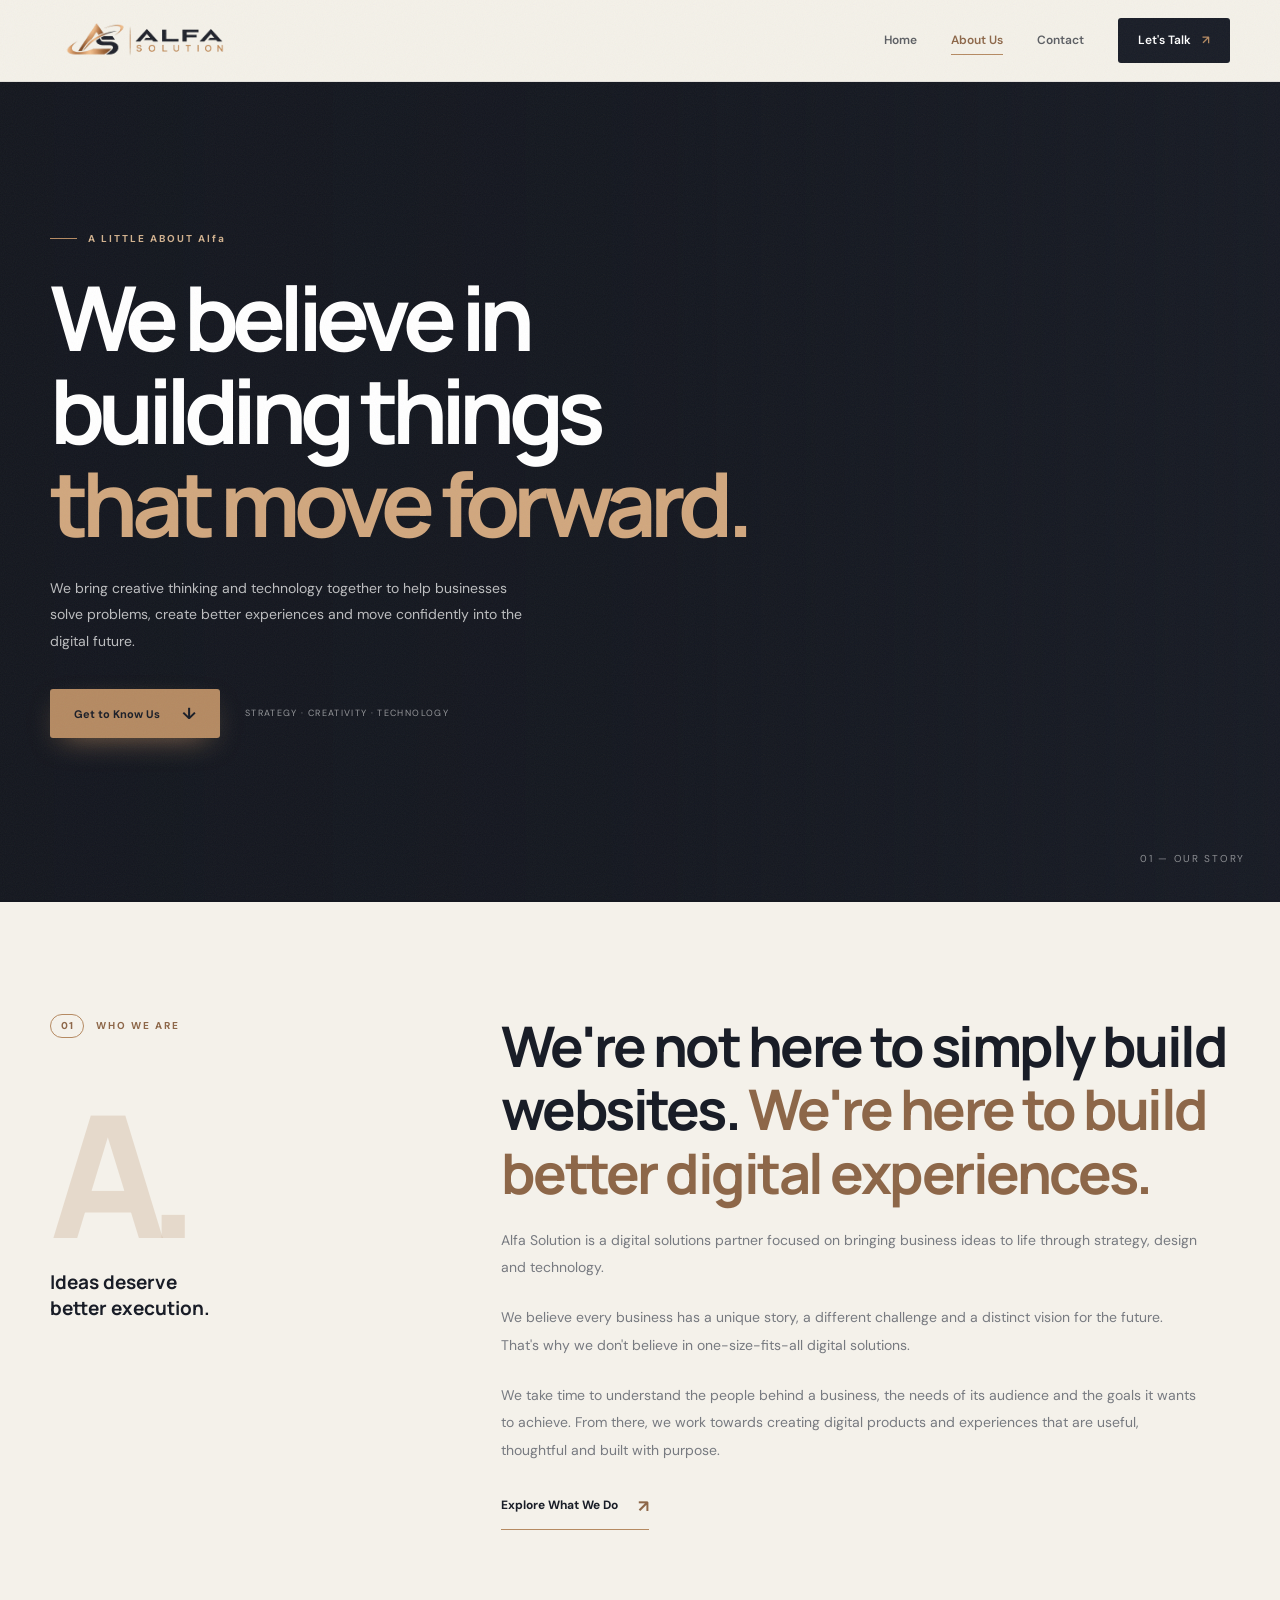
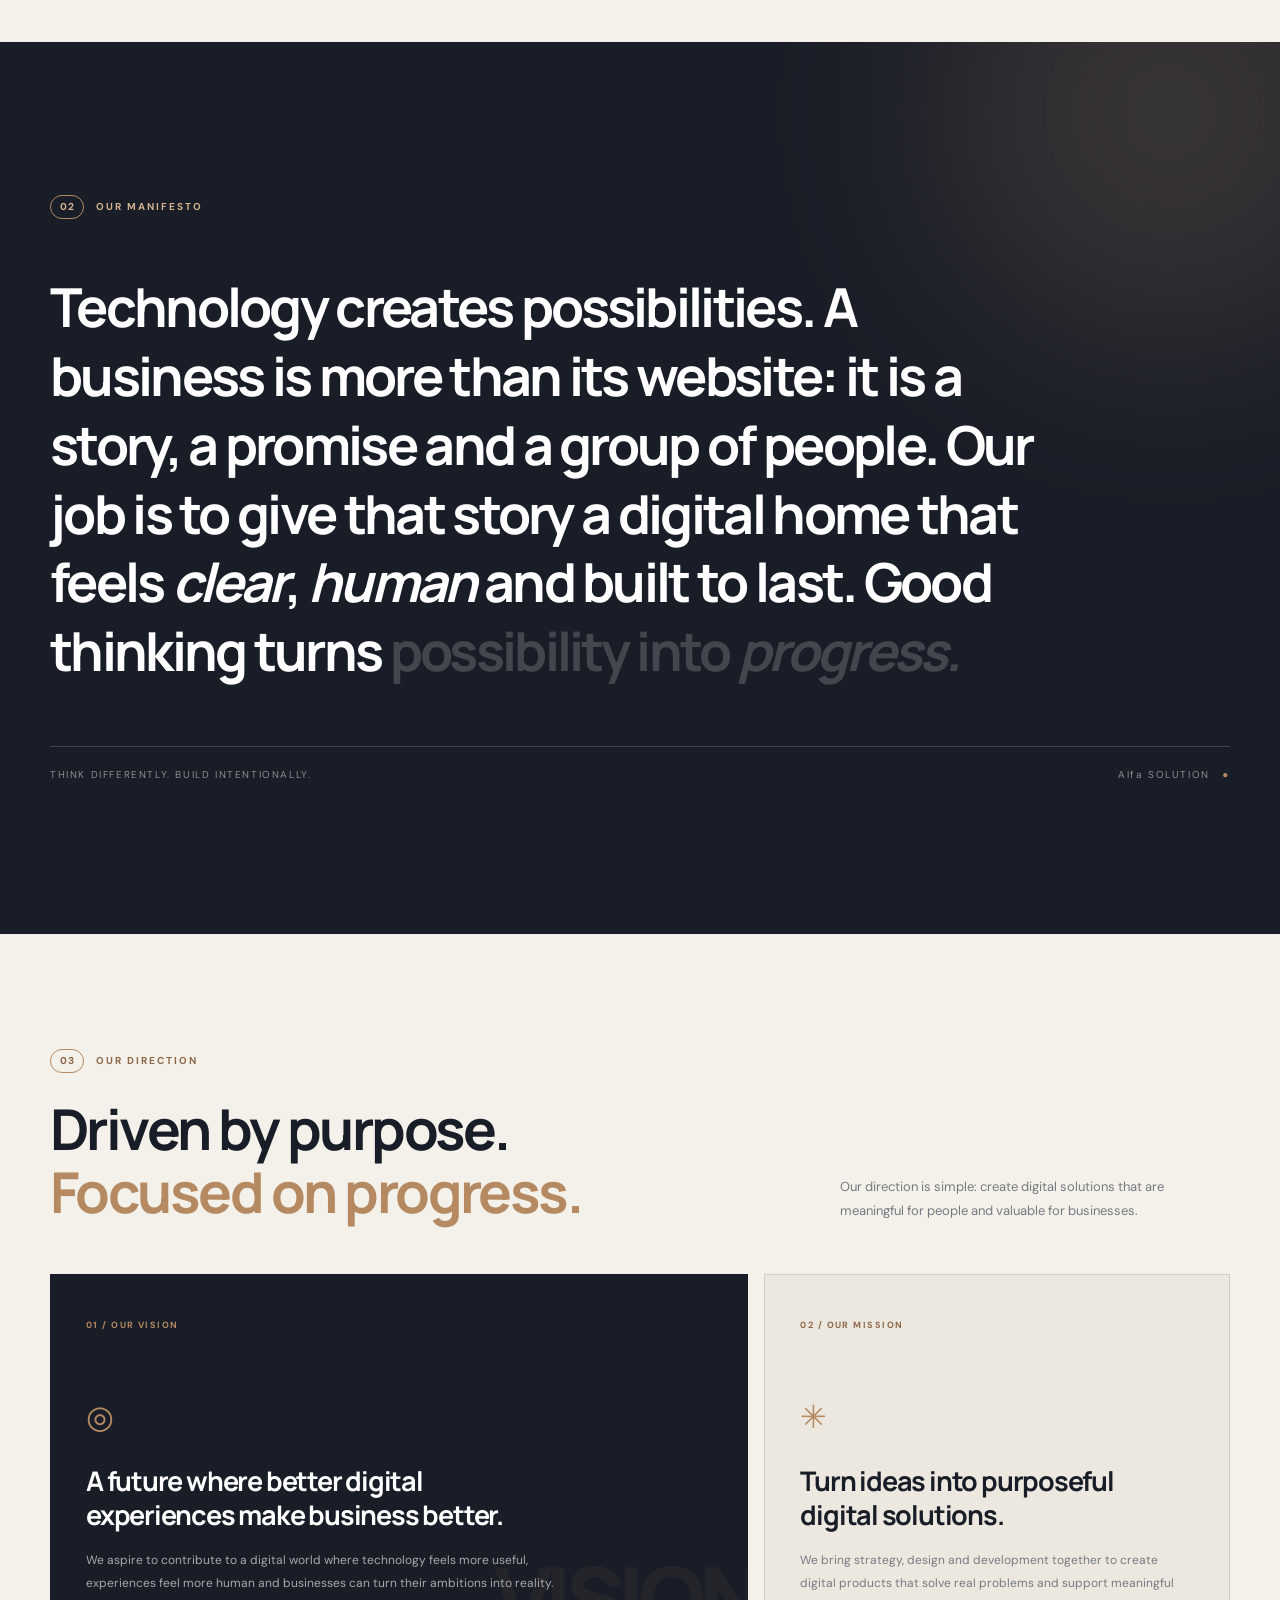
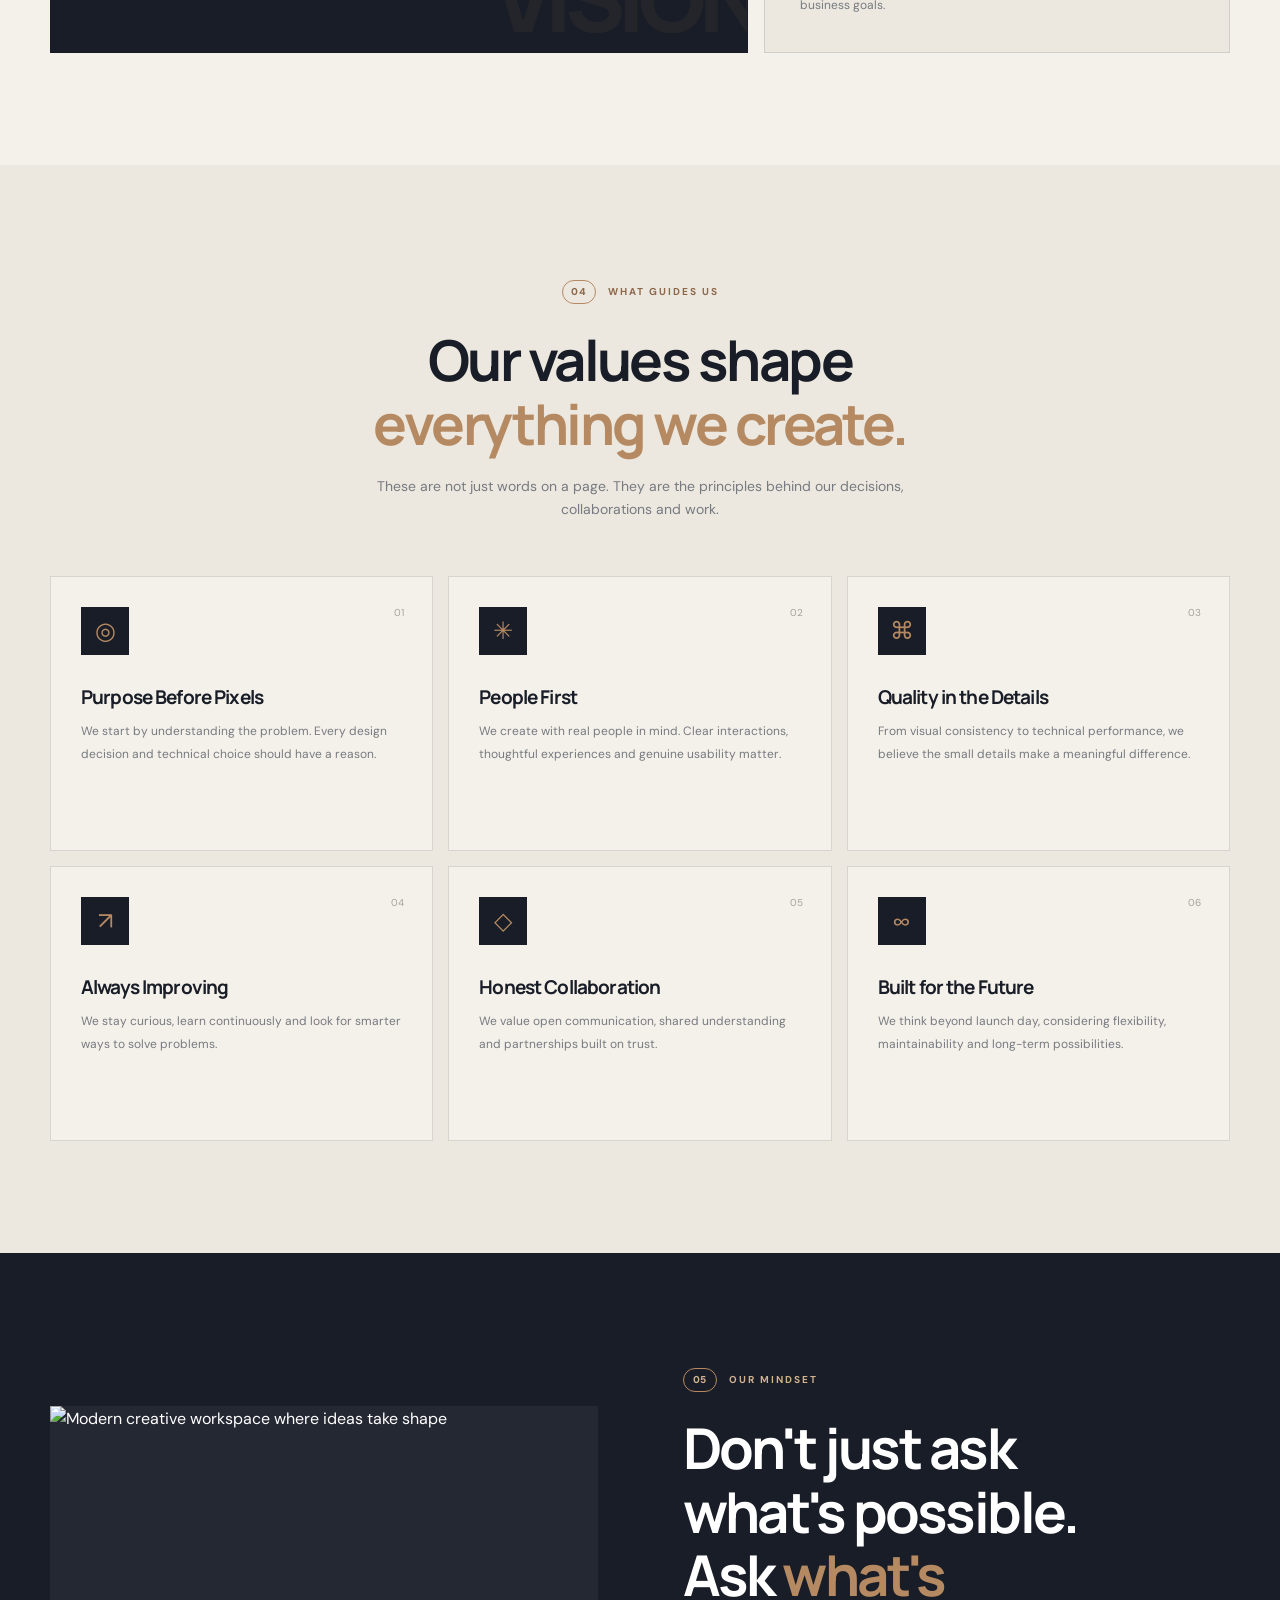
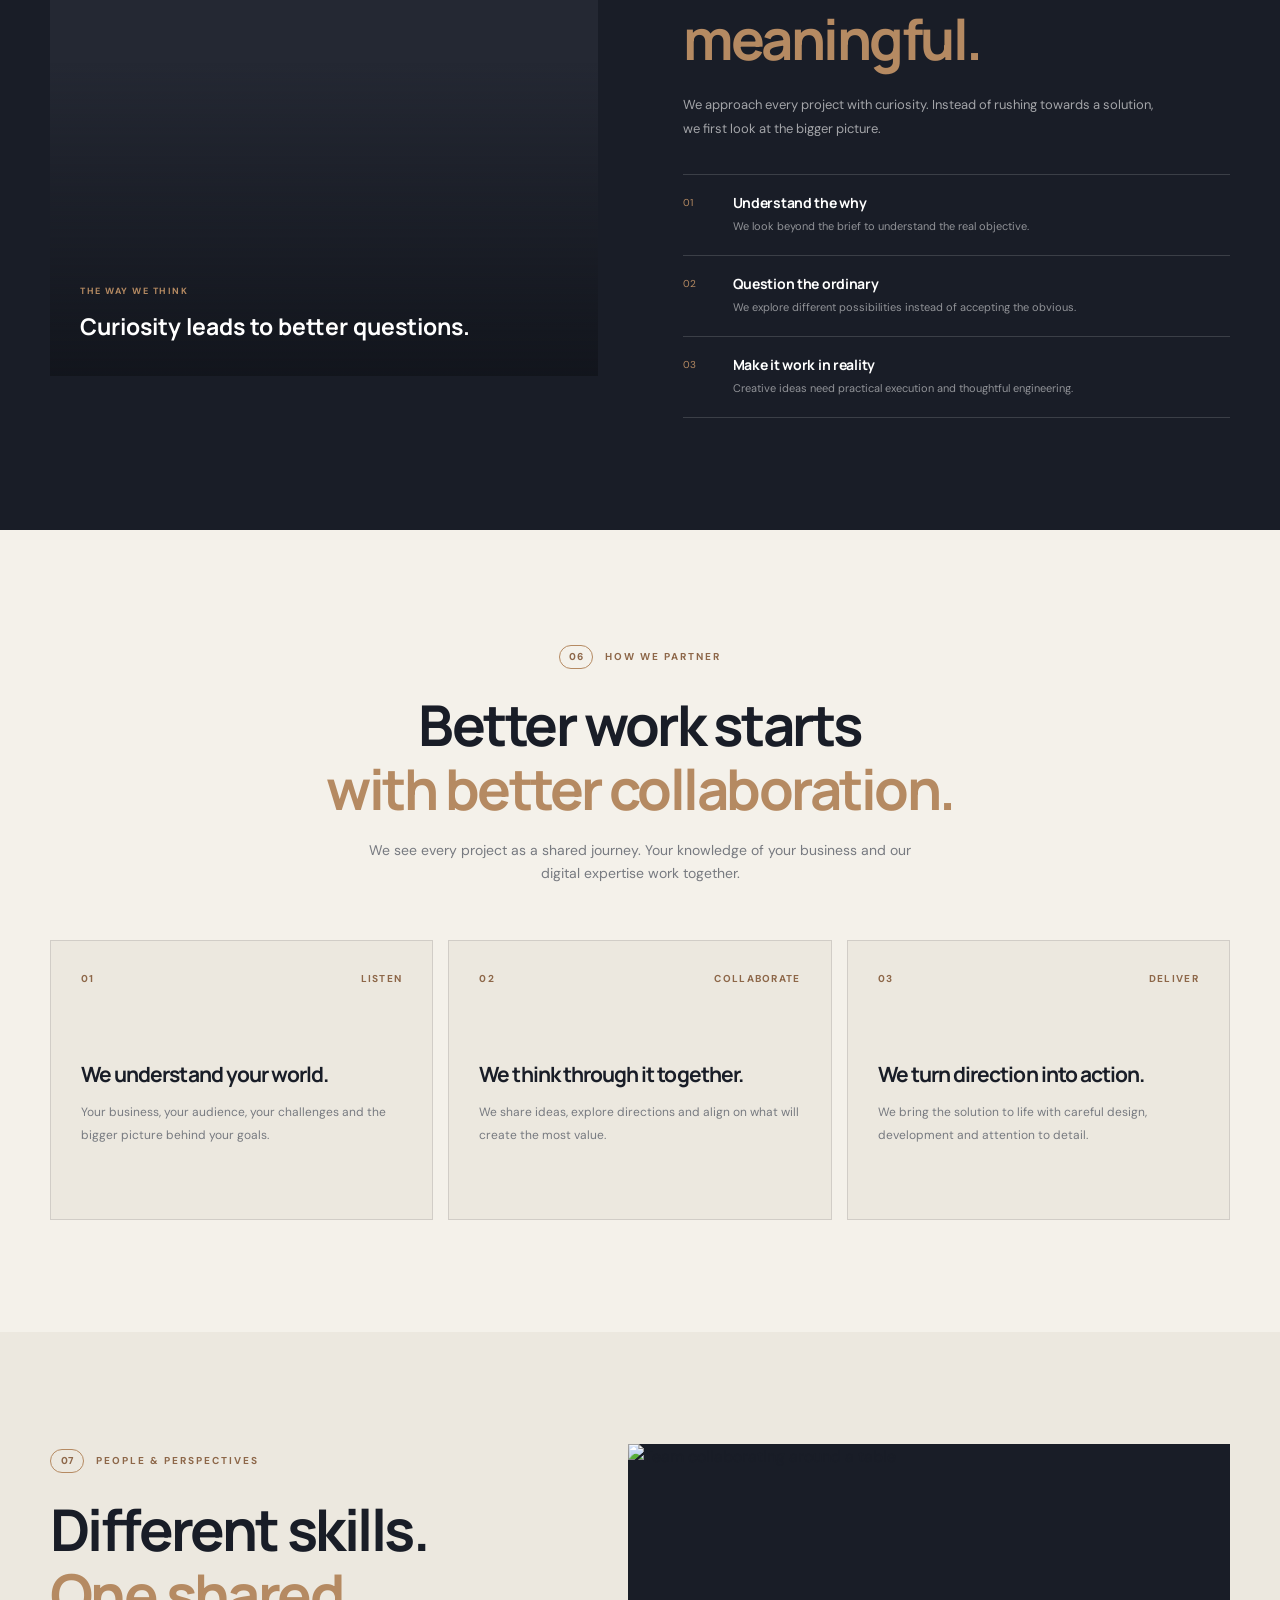
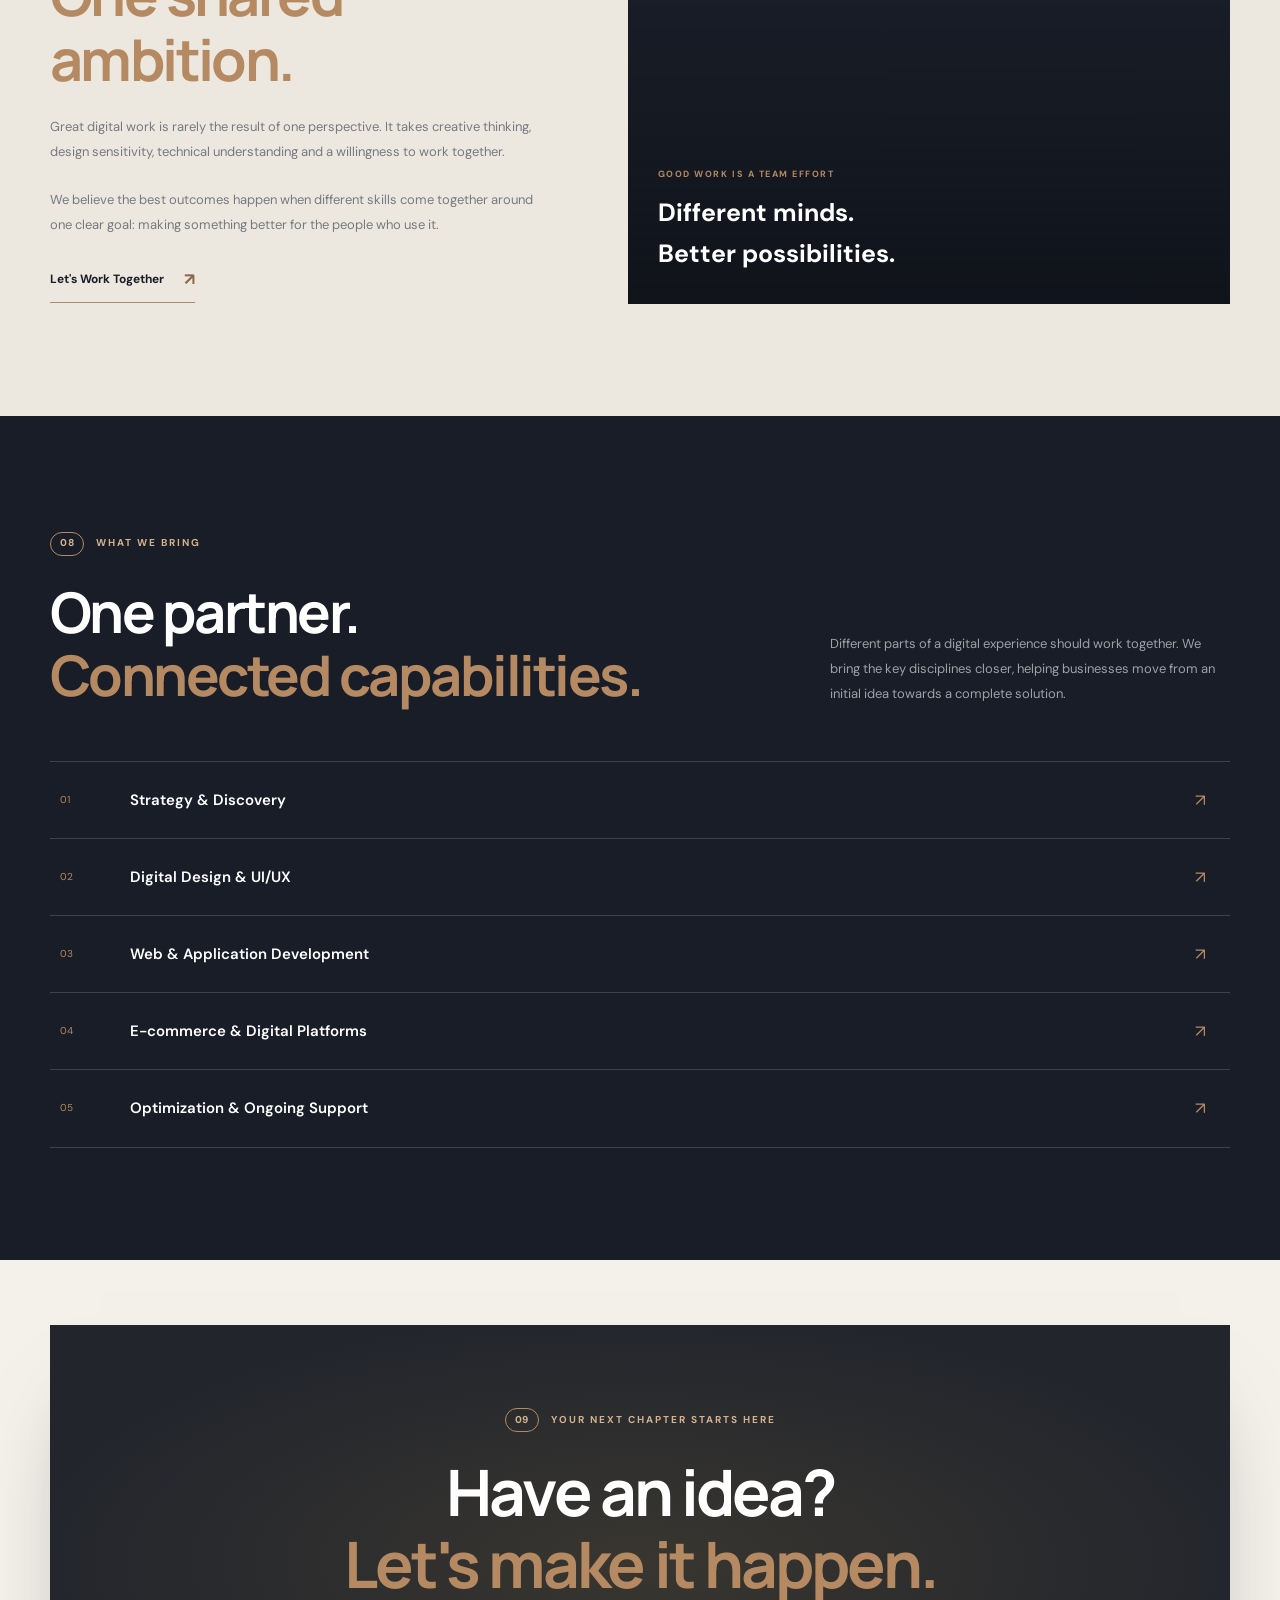
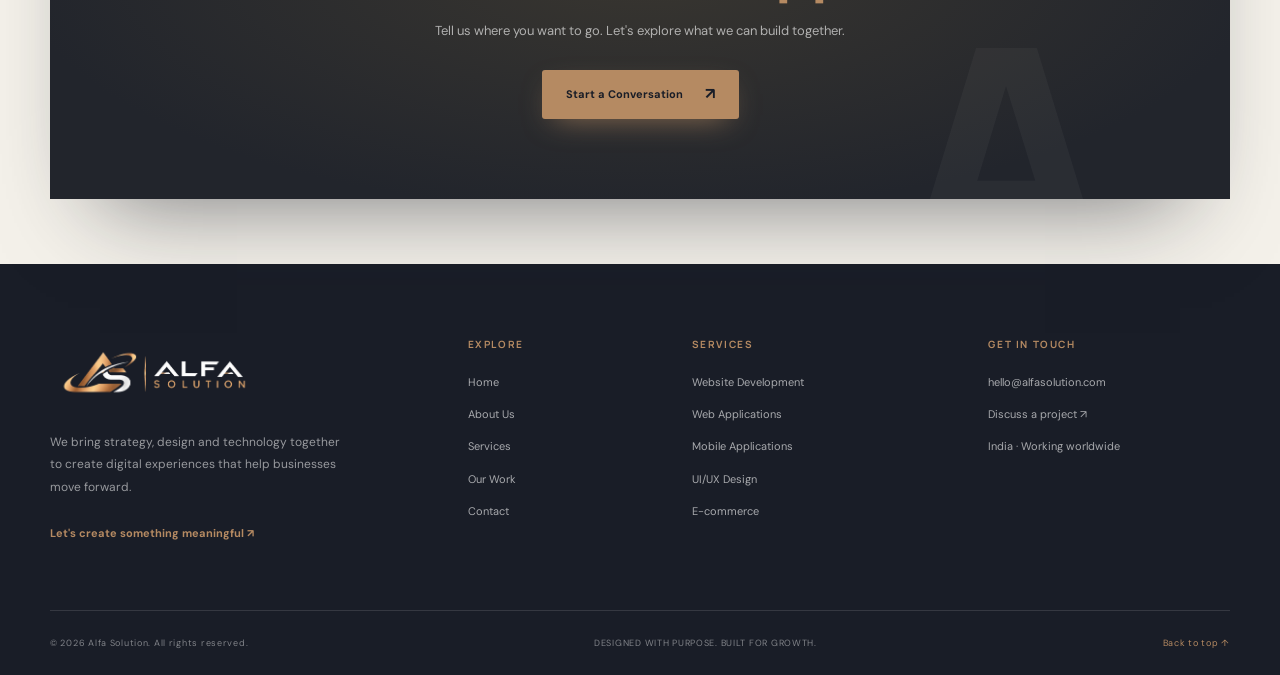
==== commit b9a7e68b: "commit" ====
--- a/about.html
+++ b/about.html
@@ -4,10 +4,10 @@
     <meta charset="UTF-8" />
     <meta name="viewport" content="width=device-width, initial-scale=1.0" />
 
-    <title>About Us | Alpha Solution — Digital Thinking, Real Impact</title>
+    <title>About Us | Alfa Solution — Digital Thinking, Real Impact</title>
     <meta
       name="description"
-      content="Discover Alpha Solution, a digital partner bringing strategy, design and technology together to help businesses create meaningful digital experiences."
+      content="Discover Alfa Solution, a digital partner bringing strategy, design and technology together to help businesses create meaningful digital experiences."
     />
 
     <link rel="preconnect" href="https://fonts.googleapis.com" />
@@ -29,11 +29,11 @@
     <!-- NAVBAR -->
     <header class="navbar" id="navbar">
       <div class="container nav-inner">
-        <!-- Alpha Solution Logo -->
+        <!-- Alfa Solution Logo -->
         <a href="index.html" class="brand">
           <img
             src="assets/logo-black.png"
-            alt="Alpha Solution Logo"
+            alt="Alfa Solution Logo"
             class="brand-logo"
           />
         </a>
@@ -69,7 +69,7 @@
         <div class="container about-hero-content">
           <div class="eyebrow light-eyebrow">
             <span class="eyebrow-line"></span>
-            A LITTLE ABOUT ALPHA
+            A LITTLE ABOUT Alfa
           </div>
 
           <h1>
@@ -112,7 +112,7 @@
               </h2>
 
               <p>
-                Alpha Solution is a digital solutions partner focused on
+                Alfa Solution is a digital solutions partner focused on
                 bringing business ideas to life through strategy, design and
                 technology.
               </p>
@@ -154,7 +154,7 @@
 
           <div class="manifesto-sign">
             <span>THINK DIFFERENTLY. BUILD INTENTIONALLY.</span>
-            <span>ALPHA SOLUTION <span class="statement-dot">●</span></span>
+            <span>Alfa SOLUTION <span class="statement-dot">●</span></span>
           </div>
         </div>
       </section>
@@ -522,7 +522,7 @@
             <a href="index.html" class="brand footer-brand">
               <img
                 src="assets/logo-white.png"
-                alt="Alpha Solution Logo"
+                alt="Alfa Solution Logo"
                 class="footer-brand-logo"
               />
             </a>
@@ -557,7 +557,7 @@
 
           <div class="footer-column">
             <h4>GET IN TOUCH</h4>
-            <a href="mailto:hello@alphasolution.com">hello@alphasolution.com</a>
+            <a href="mailto:hello@alfasolution.com">hello@alfasolution.com</a>
             <a href="contact.html">Discuss a project ↗</a>
             <span>India · Working worldwide</span>
           </div>
@@ -565,7 +565,7 @@
 
         <div class="footer-bottom">
           <span
-            >© <span id="year"></span> Alpha Solution. All rights
+            >© <span id="year"></span> Alfa Solution. All rights
             reserved.</span
           >
           <span>DESIGNED WITH PURPOSE. BUILT FOR GROWTH.</span>
